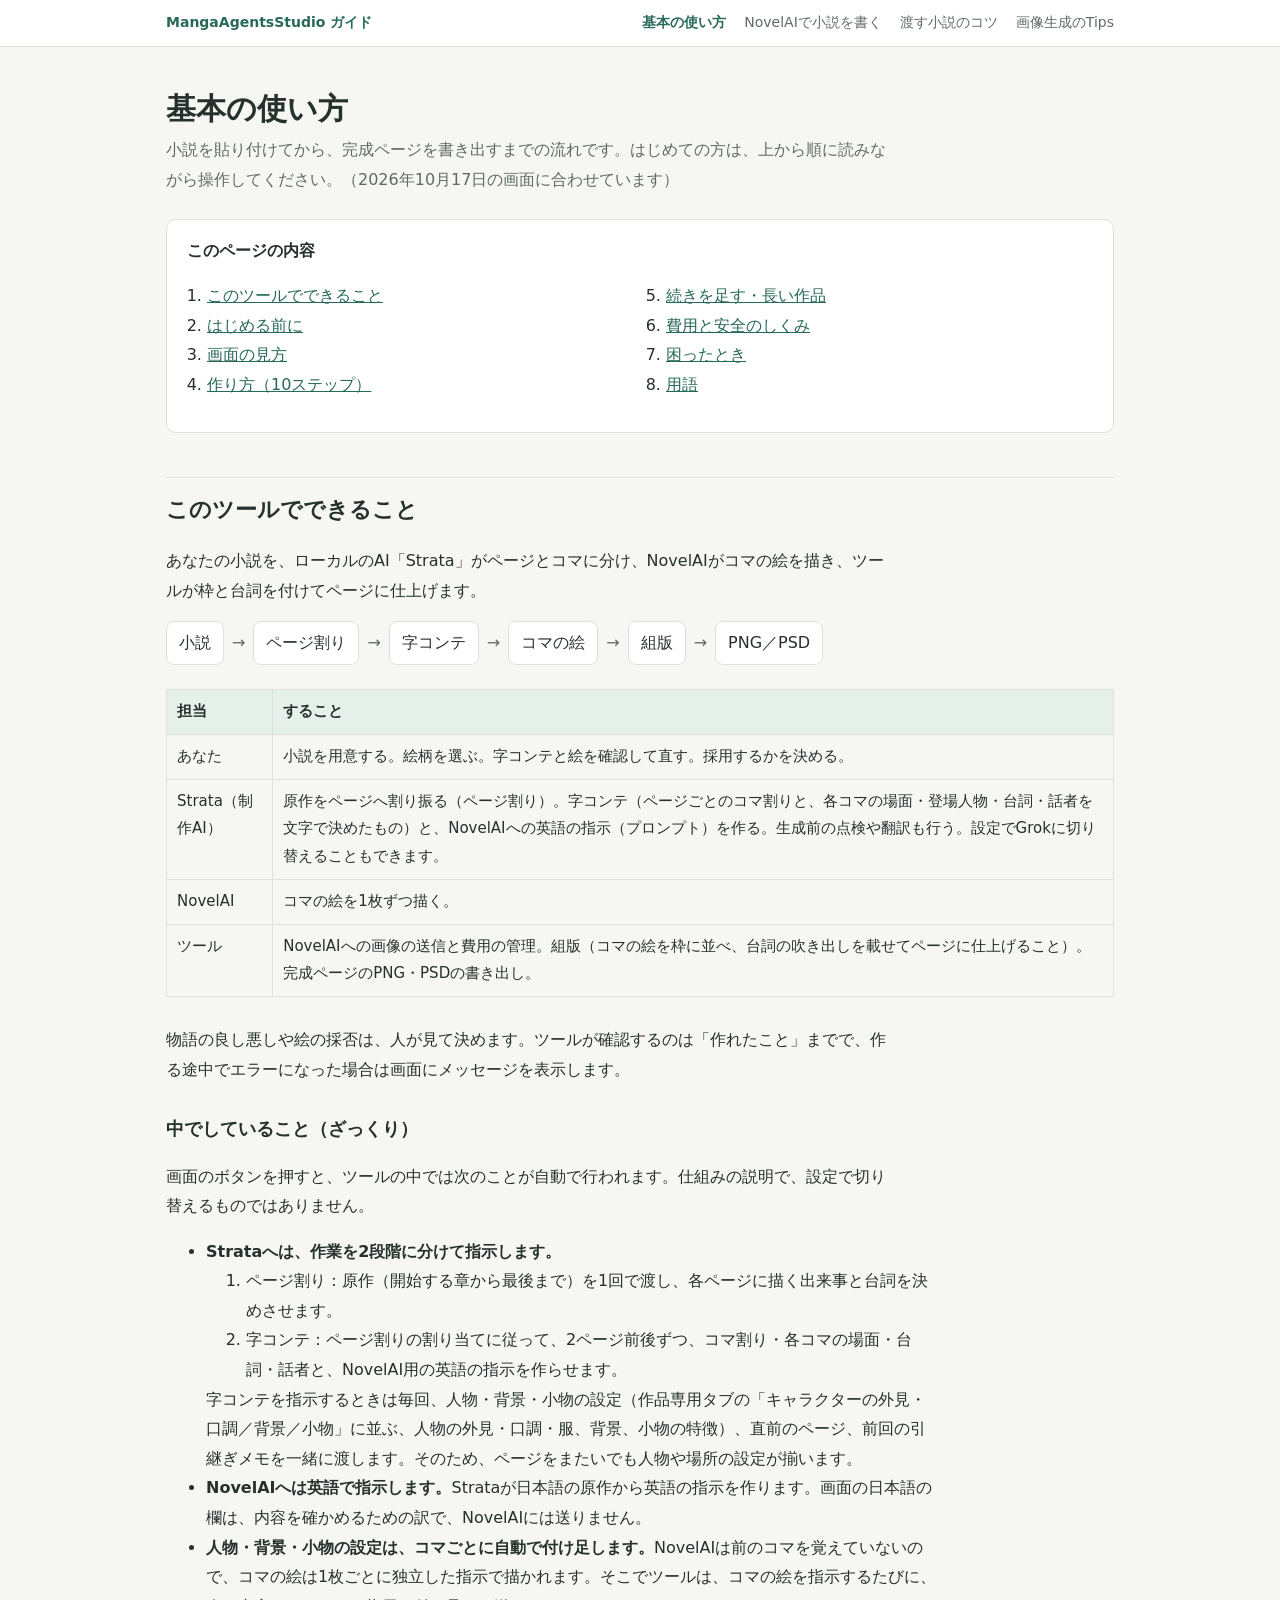
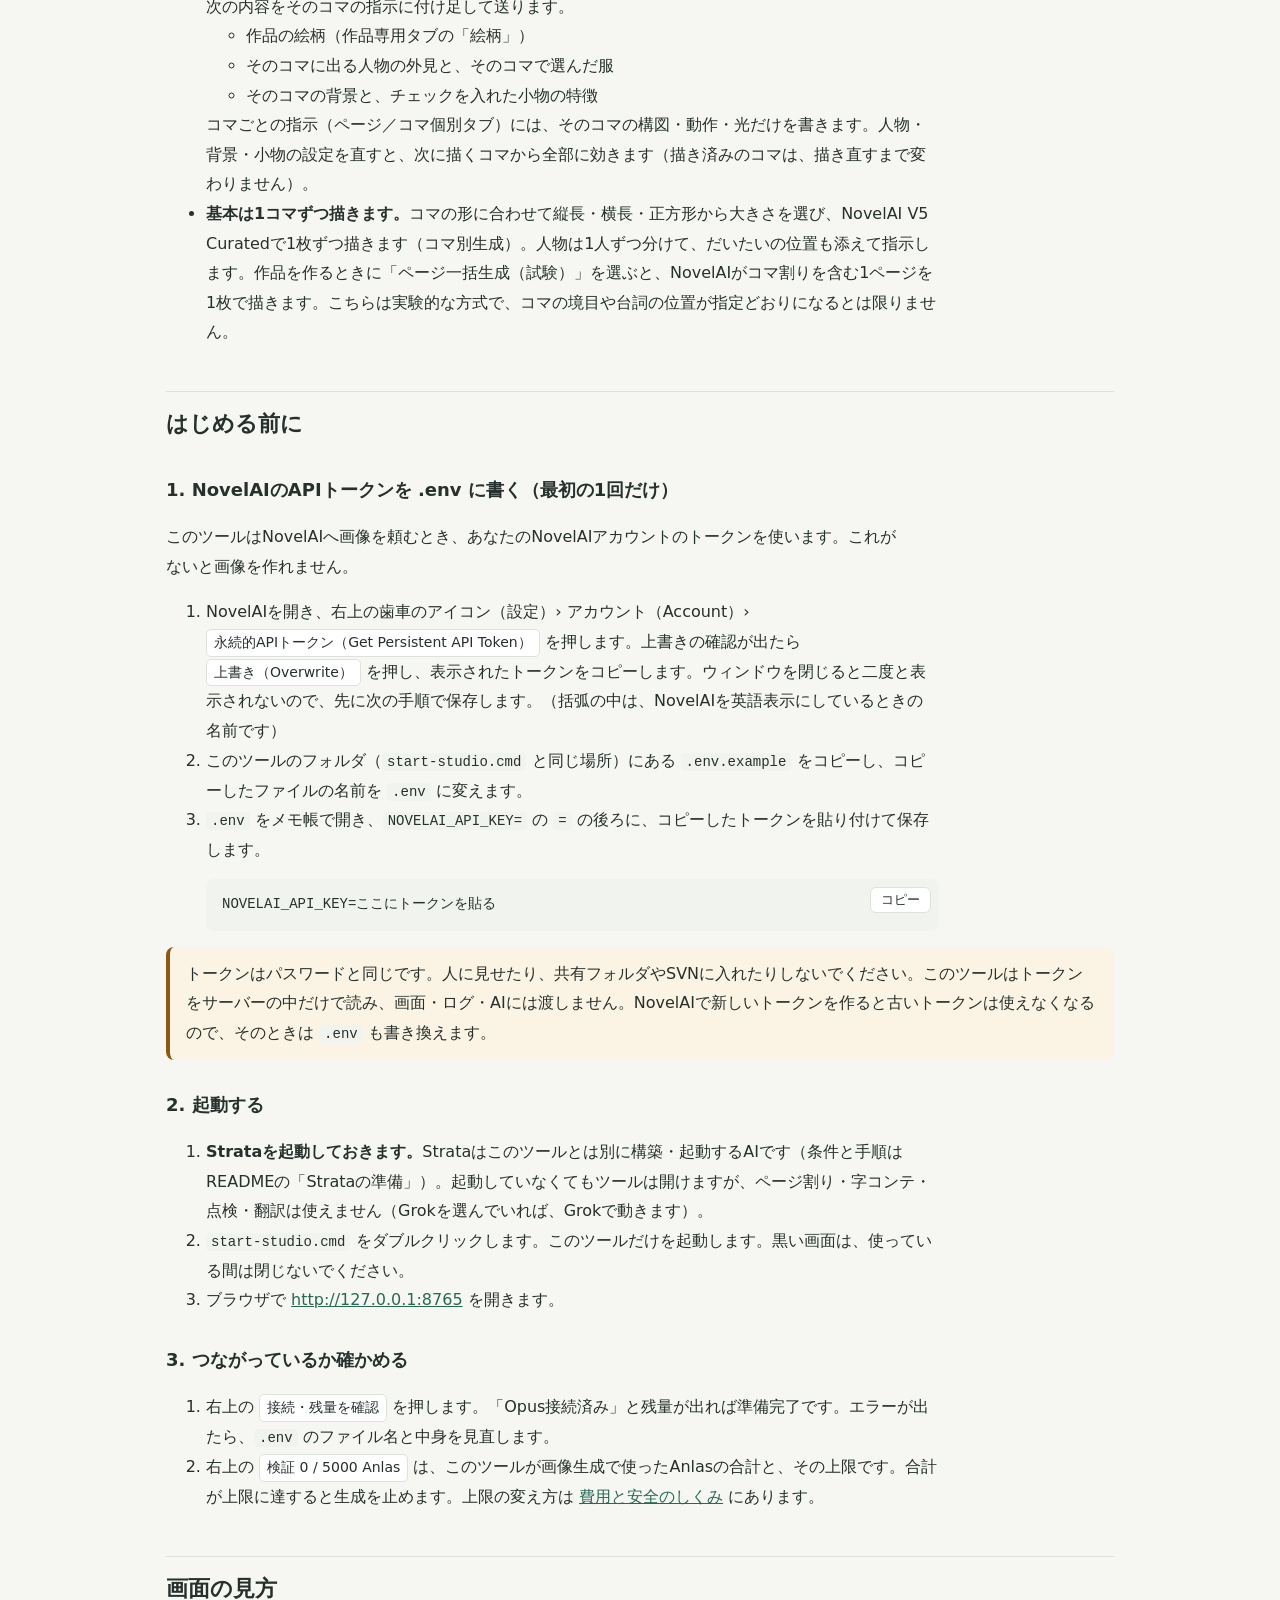
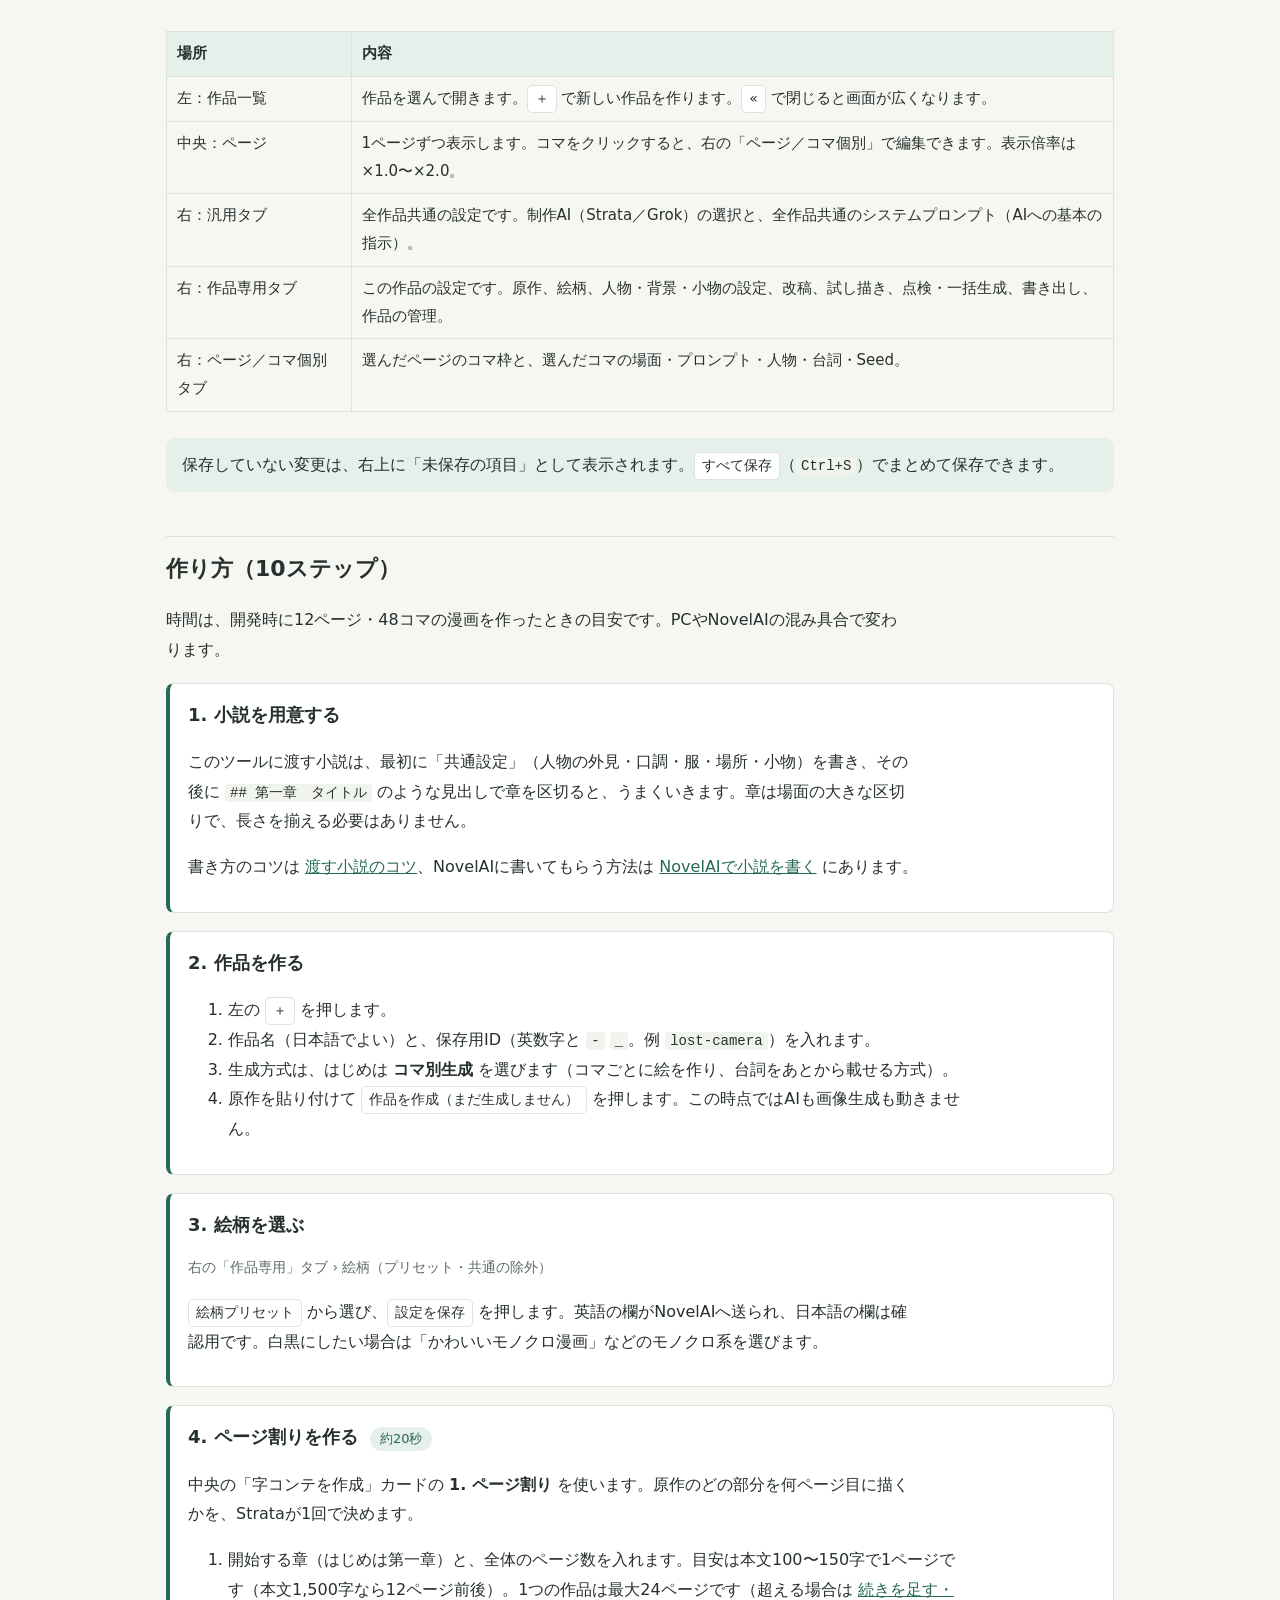
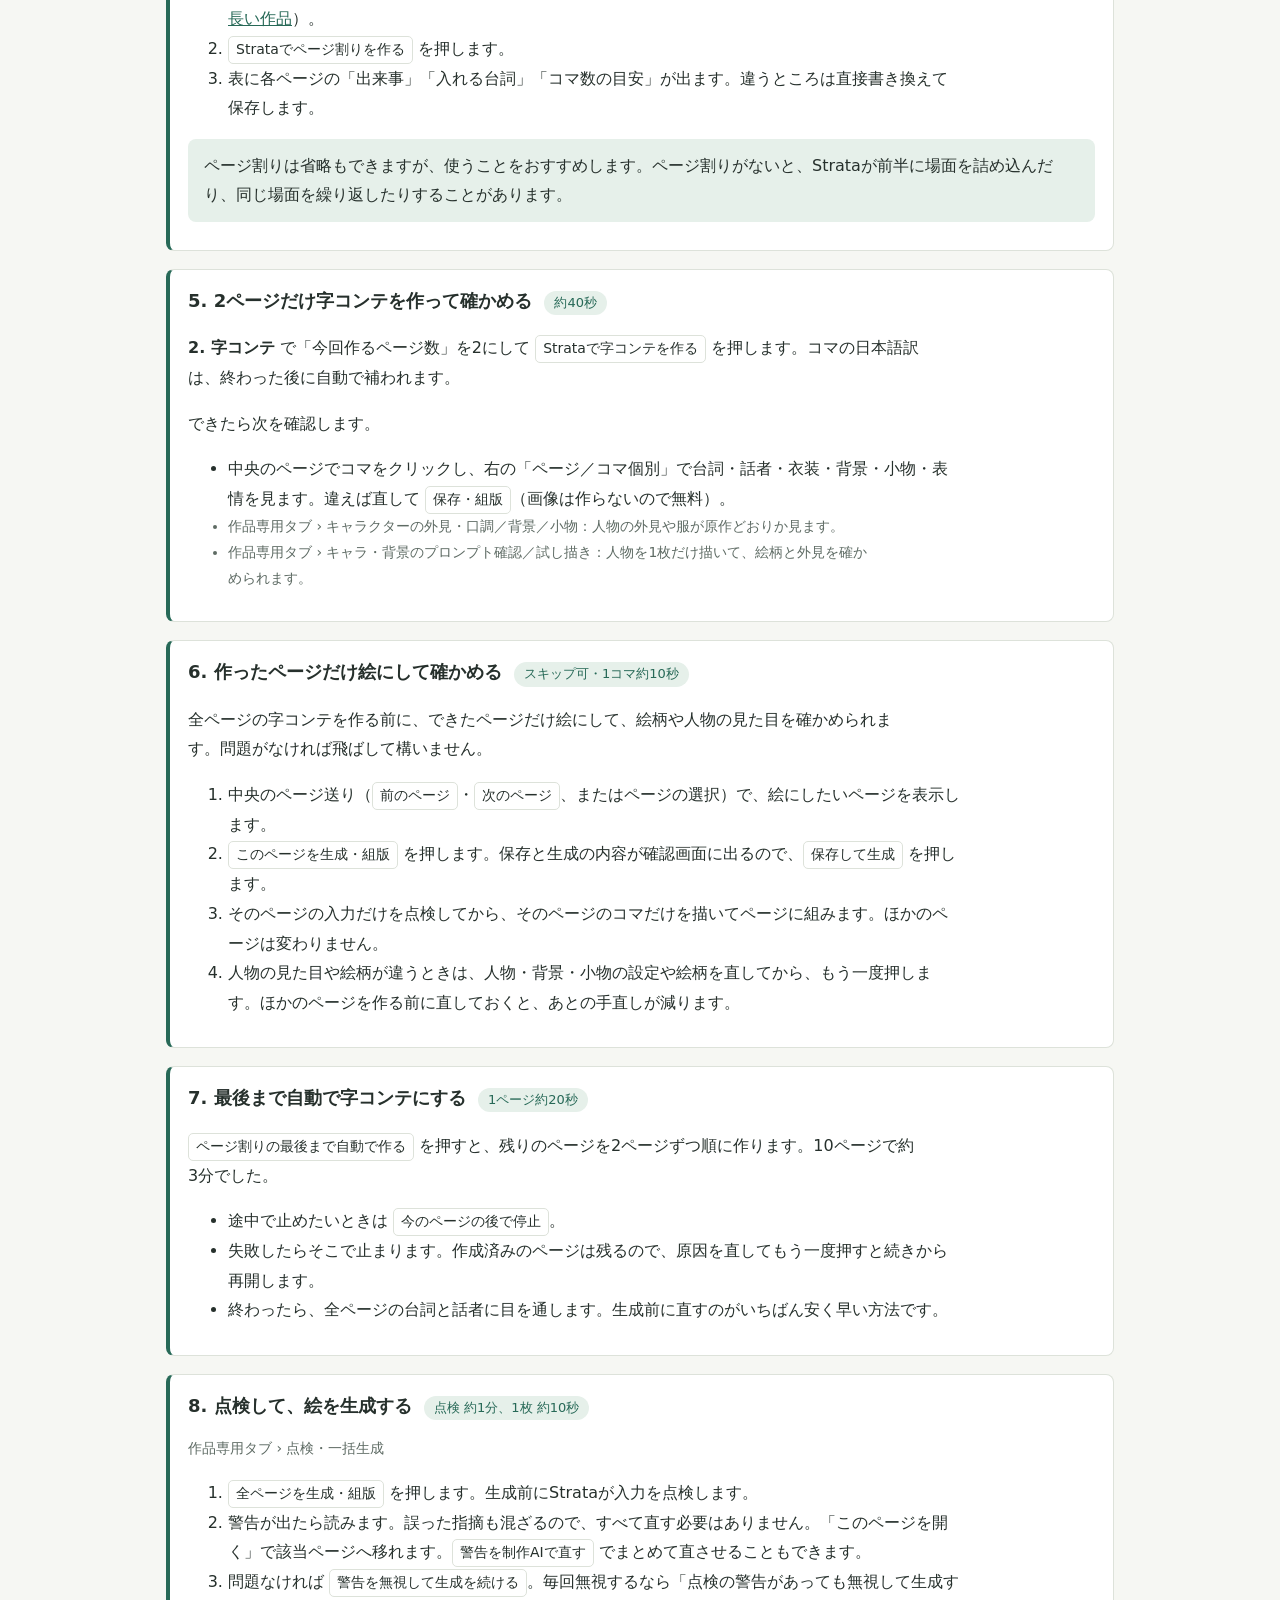
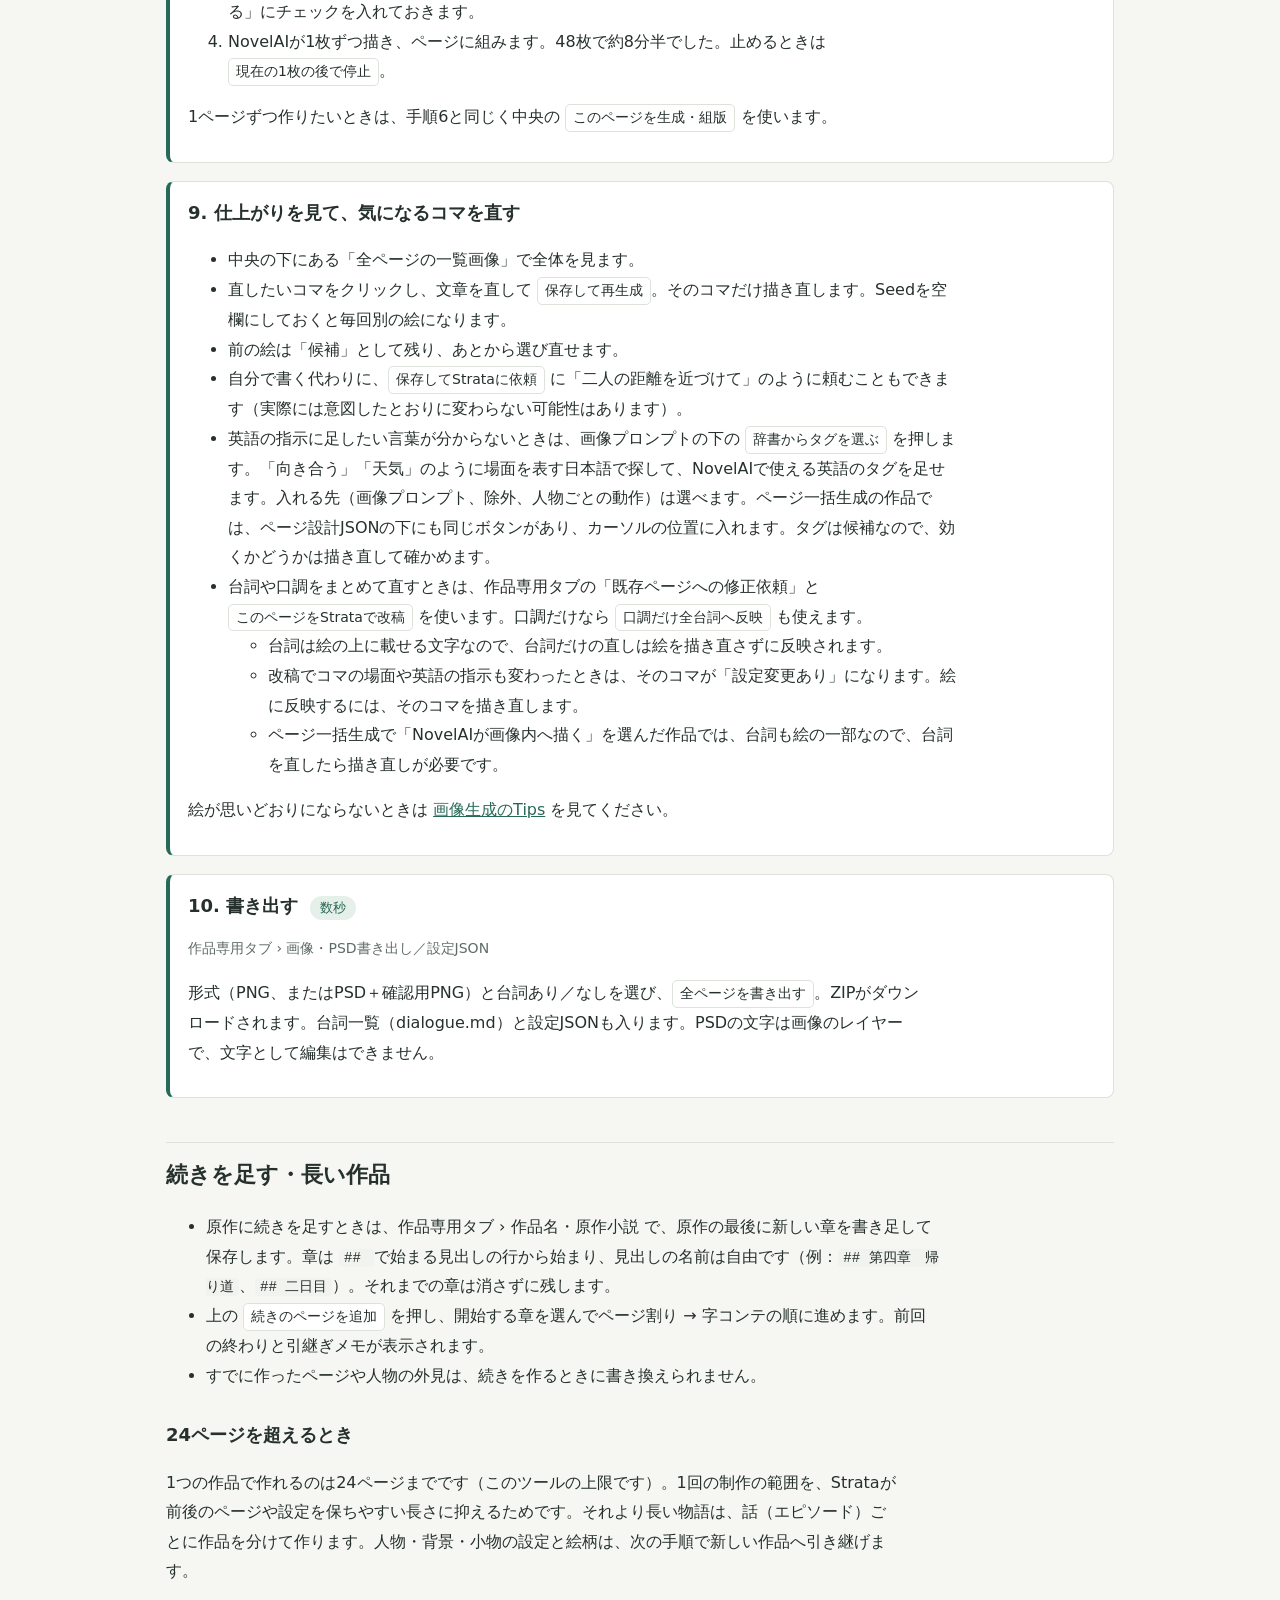
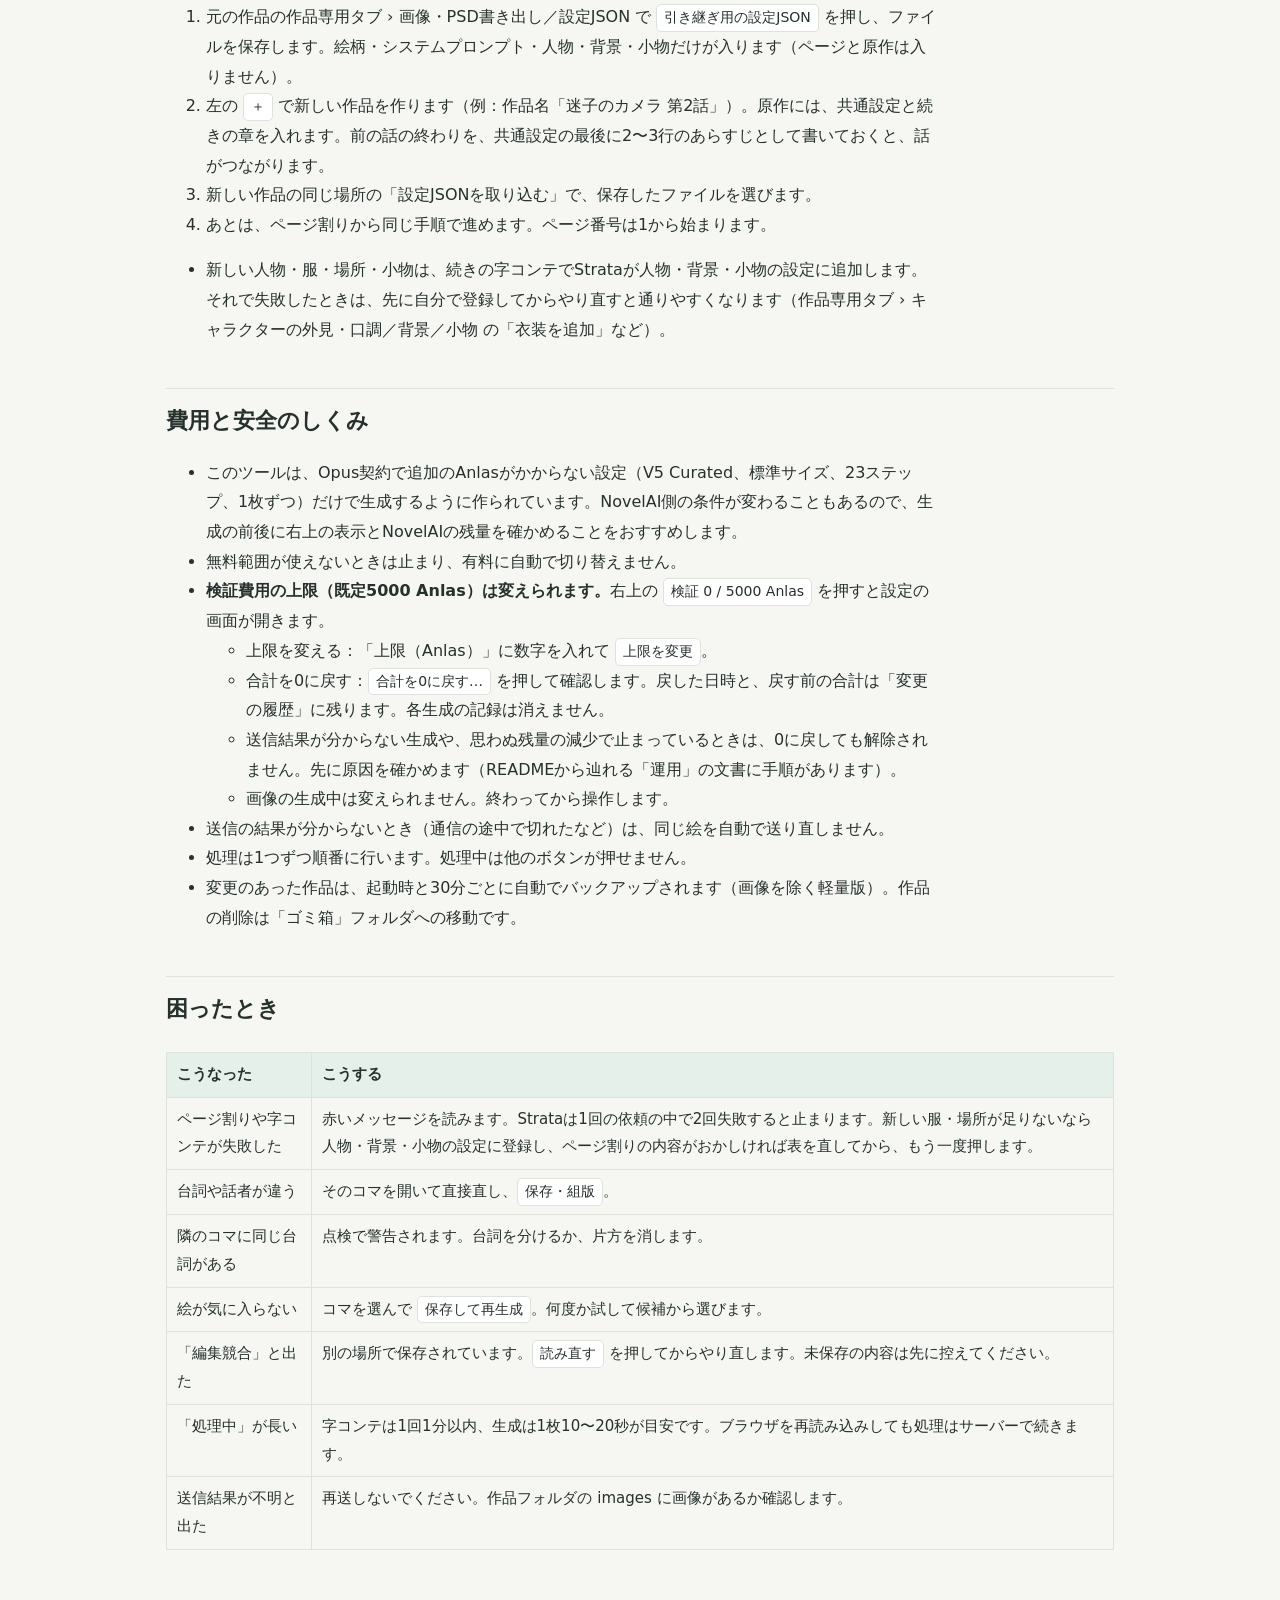
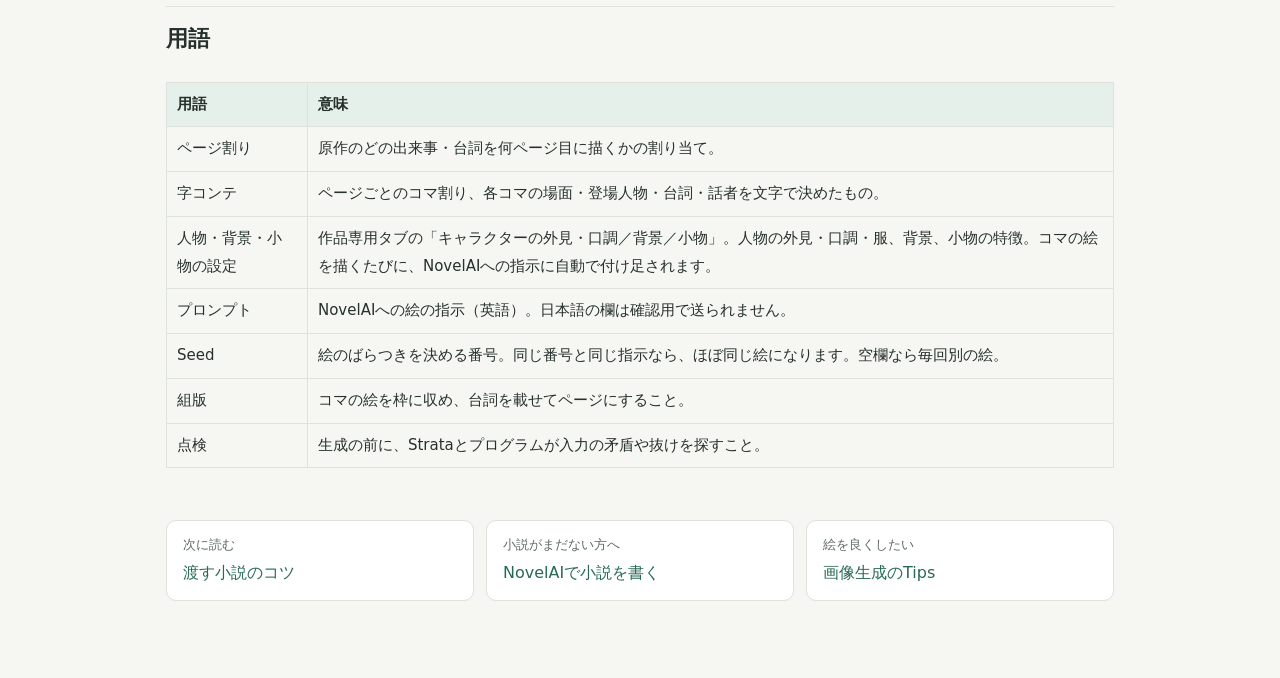
==== web/guide/index.html @ 219cffe1 "version 0.1.0" ====
<!doctype html>
<html lang="ja">
<head>
<meta charset="utf-8">
<meta name="viewport" content="width=device-width,initial-scale=1">
<title>使い方ガイド</title>
<link rel="stylesheet" href="guide.css">
</head>
<body>
<header class="top"><nav class="top-inner" aria-label="ガイド">
  <a class="brand" href="index.html">MangaAgentsStudio ガイド</a>
  <a href="index.html" aria-current="page">基本の使い方</a>
  <a href="novelai-story.html">NovelAIで小説を書く</a>
  <a href="source-tips.html">渡す小説のコツ</a>
  <a href="tips.html">画像生成のTips</a>
</nav></header>
<main>
<h1>基本の使い方</h1>
<p class="lead">小説を貼り付けてから、完成ページを書き出すまでの流れです。はじめての方は、上から順に読みながら操作してください。（2026年10月17日の画面に合わせています）</p>

<div class="card">
<strong>このページの内容</strong>
<ol class="toc">
  <li><a href="#what">このツールでできること</a></li>
  <li><a href="#before">はじめる前に</a></li>
  <li><a href="#screen">画面の見方</a></li>
  <li><a href="#steps">作り方（10ステップ）</a></li>
  <li><a href="#more">続きを足す・長い作品</a></li>
  <li><a href="#cost">費用と安全のしくみ</a></li>
  <li><a href="#trouble">困ったとき</a></li>
  <li><a href="#words">用語</a></li>
</ol>
</div>

<h2 id="what">このツールでできること</h2>
<p>あなたの小説を、ローカルのAI「Strata」がページとコマに分け、NovelAIがコマの絵を描き、ツールが枠と台詞を付けてページに仕上げます。</p>
<div class="flow" aria-label="制作の流れ">
  <span>小説</span><i>→</i><span>ページ割り</span><i>→</i><span>字コンテ</span><i>→</i><span>コマの絵</span><i>→</i><span>組版</span><i>→</i><span>PNG／PSD</span>
</div>
<div class="table-wrap"><table>
<tr><th>担当</th><th>すること</th></tr>
<tr><td>あなた</td><td>小説を用意する。絵柄を選ぶ。字コンテと絵を確認して直す。採用するかを決める。</td></tr>
<tr><td>Strata（制作AI）</td><td>原作をページへ割り振る（ページ割り）。字コンテ（ページごとのコマ割りと、各コマの場面・登場人物・台詞・話者を文字で決めたもの）と、NovelAIへの英語の指示（プロンプト）を作る。生成前の点検や翻訳も行う。設定でGrokに切り替えることもできます。</td></tr>
<tr><td>NovelAI</td><td>コマの絵を1枚ずつ描く。</td></tr>
<tr><td>ツール</td><td>NovelAIへの画像の送信と費用の管理。組版（コマの絵を枠に並べ、台詞の吹き出しを載せてページに仕上げること）。完成ページのPNG・PSDの書き出し。</td></tr>
</table></div>
<p>物語の良し悪しや絵の採否は、人が見て決めます。ツールが確認するのは「作れたこと」までで、作る途中でエラーになった場合は画面にメッセージを表示します。</p>

<h3 id="inside">中でしていること（ざっくり）</h3>
<p>画面のボタンを押すと、ツールの中では次のことが自動で行われます。仕組みの説明で、設定で切り替えるものではありません。</p>
<ul>
  <li><strong>Strataへは、作業を2段階に分けて指示します。</strong>
    <ol>
      <li>ページ割り：原作（開始する章から最後まで）を1回で渡し、各ページに描く出来事と台詞を決めさせます。</li>
      <li>字コンテ：ページ割りの割り当てに従って、2ページ前後ずつ、コマ割り・各コマの場面・台詞・話者と、NovelAI用の英語の指示を作らせます。</li>
    </ol>
    字コンテを指示するときは毎回、人物・背景・小物の設定（作品専用タブの「キャラクターの外見・口調／背景／小物」に並ぶ、人物の外見・口調・服、背景、小物の特徴）、直前のページ、前回の引継ぎメモを一緒に渡します。そのため、ページをまたいでも人物や場所の設定が揃います。</li>
  <li><strong>NovelAIへは英語で指示します。</strong>Strataが日本語の原作から英語の指示を作ります。画面の日本語の欄は、内容を確かめるための訳で、NovelAIには送りません。</li>
  <li><strong>人物・背景・小物の設定は、コマごとに自動で付け足します。</strong>NovelAIは前のコマを覚えていないので、コマの絵は1枚ごとに独立した指示で描かれます。そこでツールは、コマの絵を指示するたびに、次の内容をそのコマの指示に付け足して送ります。
    <ul>
      <li>作品の絵柄（作品専用タブの「絵柄」）</li>
      <li>そのコマに出る人物の外見と、そのコマで選んだ服</li>
      <li>そのコマの背景と、チェックを入れた小物の特徴</li>
    </ul>
    コマごとの指示（ページ／コマ個別タブ）には、そのコマの構図・動作・光だけを書きます。人物・背景・小物の設定を直すと、次に描くコマから全部に効きます（描き済みのコマは、描き直すまで変わりません）。</li>
  <li><strong>基本は1コマずつ描きます。</strong>コマの形に合わせて縦長・横長・正方形から大きさを選び、NovelAI V5 Curatedで1枚ずつ描きます（コマ別生成）。人物は1人ずつ分けて、だいたいの位置も添えて指示します。作品を作るときに「ページ一括生成（試験）」を選ぶと、NovelAIがコマ割りを含む1ページを1枚で描きます。こちらは実験的な方式で、コマの境目や台詞の位置が指定どおりになるとは限りません。</li>
</ul>

<h2 id="before">はじめる前に</h2>
<h3>1. NovelAIのAPIトークンを .env に書く（最初の1回だけ）</h3>
<p>このツールはNovelAIへ画像を頼むとき、あなたのNovelAIアカウントのトークンを使います。これがないと画像を作れません。</p>
<ol>
  <li>NovelAIを開き、右上の歯車のアイコン（設定）› アカウント（Account）› <span class="ui">永続的APIトークン（Get Persistent API Token）</span> を押します。上書きの確認が出たら <span class="ui">上書き（Overwrite）</span> を押し、表示されたトークンをコピーします。ウィンドウを閉じると二度と表示されないので、先に次の手順で保存します。（括弧の中は、NovelAIを英語表示にしているときの名前です）</li>
  <li>このツールのフォルダ（<code>start-studio.cmd</code> と同じ場所）にある <code>.env.example</code> をコピーし、コピーしたファイルの名前を <code>.env</code> に変えます。</li>
  <li><code>.env</code> をメモ帳で開き、<code>NOVELAI_API_KEY=</code> の <code>=</code> の後ろに、コピーしたトークンを貼り付けて保存します。<div class="copy-block"><pre>NOVELAI_API_KEY=ここにトークンを貼る</pre></div></li>
</ol>
<div class="caution">トークンはパスワードと同じです。人に見せたり、共有フォルダやSVNに入れたりしないでください。このツールはトークンをサーバーの中だけで読み、画面・ログ・AIには渡しません。NovelAIで新しいトークンを作ると古いトークンは使えなくなるので、そのときは <code>.env</code> も書き換えます。</div>

<h3>2. 起動する</h3>
<ol>
  <li><strong>Strataを起動しておきます。</strong>Strataはこのツールとは別に構築・起動するAIです（条件と手順はREADMEの「Strataの準備」）。起動していなくてもツールは開けますが、ページ割り・字コンテ・点検・翻訳は使えません（Grokを選んでいれば、Grokで動きます）。</li>
  <li><code>start-studio.cmd</code> をダブルクリックします。このツールだけを起動します。黒い画面は、使っている間は閉じないでください。</li>
  <li>ブラウザで <a href="http://127.0.0.1:8765">http://127.0.0.1:8765</a> を開きます。</li>
</ol>

<h3>3. つながっているか確かめる</h3>
<ol>
  <li>右上の <span class="ui">接続・残量を確認</span> を押します。「Opus接続済み」と残量が出れば準備完了です。エラーが出たら、<code>.env</code> のファイル名と中身を見直します。</li>
  <li>右上の <span class="ui">検証 0 / 5000 Anlas</span> は、このツールが画像生成で使ったAnlasの合計と、その上限です。合計が上限に達すると生成を止めます。上限の変え方は <a href="#cost">費用と安全のしくみ</a> にあります。</li>
</ol>

<h2 id="screen">画面の見方</h2>
<div class="table-wrap"><table>
<tr><th>場所</th><th>内容</th></tr>
<tr><td>左：作品一覧</td><td>作品を選んで開きます。<span class="ui">＋</span> で新しい作品を作ります。<span class="ui">«</span> で閉じると画面が広くなります。</td></tr>
<tr><td>中央：ページ</td><td>1ページずつ表示します。コマをクリックすると、右の「ページ／コマ個別」で編集できます。表示倍率は×1.0〜×2.0。</td></tr>
<tr><td>右：汎用タブ</td><td>全作品共通の設定です。制作AI（Strata／Grok）の選択と、全作品共通のシステムプロンプト（AIへの基本の指示）。</td></tr>
<tr><td>右：作品専用タブ</td><td>この作品の設定です。原作、絵柄、人物・背景・小物の設定、改稿、試し描き、点検・一括生成、書き出し、作品の管理。</td></tr>
<tr><td>右：ページ／コマ個別タブ</td><td>選んだページのコマ枠と、選んだコマの場面・プロンプト・人物・台詞・Seed。</td></tr>
</table></div>
<div class="note">保存していない変更は、右上に「未保存の項目」として表示されます。<span class="ui">すべて保存</span>（<code>Ctrl+S</code>）でまとめて保存できます。</div>

<h2 id="steps">作り方（10ステップ）</h2>
<p>時間は、開発時に12ページ・48コマの漫画を作ったときの目安です。PCやNovelAIの混み具合で変わります。</p>

<div class="step">
<h3>1. 小説を用意する</h3>
<p>このツールに渡す小説は、最初に「共通設定」（人物の外見・口調・服・場所・小物）を書き、その後に <code>## 第一章　タイトル</code> のような見出しで章を区切ると、うまくいきます。章は場面の大きな区切りで、長さを揃える必要はありません。</p>
<p>書き方のコツは <a href="source-tips.html">渡す小説のコツ</a>、NovelAIに書いてもらう方法は <a href="novelai-story.html">NovelAIで小説を書く</a> にあります。</p>
</div>

<div class="step">
<h3>2. 作品を作る</h3>
<ol>
  <li>左の <span class="ui">＋</span> を押します。</li>
  <li>作品名（日本語でよい）と、保存用ID（英数字と <code>-</code> <code>_</code>。例 <code>lost-camera</code>）を入れます。</li>
  <li>生成方式は、はじめは <strong>コマ別生成</strong> を選びます（コマごとに絵を作り、台詞をあとから載せる方式）。</li>
  <li>原作を貼り付けて <span class="ui">作品を作成（まだ生成しません）</span> を押します。この時点ではAIも画像生成も動きません。</li>
</ol>
</div>

<div class="step">
<h3>3. 絵柄を選ぶ</h3>
<p class="path">右の「作品専用」タブ › 絵柄（プリセット・共通の除外）</p>
<p><span class="ui">絵柄プリセット</span> から選び、<span class="ui">設定を保存</span> を押します。英語の欄がNovelAIへ送られ、日本語の欄は確認用です。白黒にしたい場合は「かわいいモノクロ漫画」などのモノクロ系を選びます。</p>
</div>

<div class="step">
<h3>4. ページ割りを作る <span class="time">約20秒</span></h3>
<p>中央の「字コンテを作成」カードの <strong>1. ページ割り</strong> を使います。原作のどの部分を何ページ目に描くかを、Strataが1回で決めます。</p>
<ol>
  <li>開始する章（はじめは第一章）と、全体のページ数を入れます。目安は本文100〜150字で1ページです（本文1,500字なら12ページ前後）。1つの作品は最大24ページです（超える場合は <a href="#more">続きを足す・長い作品</a>）。</li>
  <li><span class="ui">Strataでページ割りを作る</span> を押します。</li>
  <li>表に各ページの「出来事」「入れる台詞」「コマ数の目安」が出ます。違うところは直接書き換えて保存します。</li>
</ol>
<div class="note">ページ割りは省略もできますが、使うことをおすすめします。ページ割りがないと、Strataが前半に場面を詰め込んだり、同じ場面を繰り返したりすることがあります。</div>
</div>

<div class="step">
<h3>5. 2ページだけ字コンテを作って確かめる <span class="time">約40秒</span></h3>
<p><strong>2. 字コンテ</strong> で「今回作るページ数」を2にして <span class="ui">Strataで字コンテを作る</span> を押します。コマの日本語訳は、終わった後に自動で補われます。</p>
<p>できたら次を確認します。</p>
<ul>
  <li>中央のページでコマをクリックし、右の「ページ／コマ個別」で台詞・話者・衣装・背景・小物・表情を見ます。違えば直して <span class="ui">保存・組版</span>（画像は作らないので無料）。</li>
  <li class="path">作品専用タブ › キャラクターの外見・口調／背景／小物：人物の外見や服が原作どおりか見ます。</li>
  <li class="path">作品専用タブ › キャラ・背景のプロンプト確認／試し描き：人物を1枚だけ描いて、絵柄と外見を確かめられます。</li>
</ul>
</div>

<div class="step">
<h3>6. 作ったページだけ絵にして確かめる <span class="time">スキップ可・1コマ約10秒</span></h3>
<p>全ページの字コンテを作る前に、できたページだけ絵にして、絵柄や人物の見た目を確かめられます。問題がなければ飛ばして構いません。</p>
<ol>
  <li>中央のページ送り（<span class="ui">前のページ</span>・<span class="ui">次のページ</span>、またはページの選択）で、絵にしたいページを表示します。</li>
  <li><span class="ui">このページを生成・組版</span> を押します。保存と生成の内容が確認画面に出るので、<span class="ui">保存して生成</span> を押します。</li>
  <li>そのページの入力だけを点検してから、そのページのコマだけを描いてページに組みます。ほかのページは変わりません。</li>
  <li>人物の見た目や絵柄が違うときは、人物・背景・小物の設定や絵柄を直してから、もう一度押します。ほかのページを作る前に直しておくと、あとの手直しが減ります。</li>
</ol>
</div>

<div class="step">
<h3>7. 最後まで自動で字コンテにする <span class="time">1ページ約20秒</span></h3>
<p><span class="ui">ページ割りの最後まで自動で作る</span> を押すと、残りのページを2ページずつ順に作ります。10ページで約3分でした。</p>
<ul>
  <li>途中で止めたいときは <span class="ui">今のページの後で停止</span>。</li>
  <li>失敗したらそこで止まります。作成済みのページは残るので、原因を直してもう一度押すと続きから再開します。</li>
  <li>終わったら、全ページの台詞と話者に目を通します。生成前に直すのがいちばん安く早い方法です。</li>
</ul>
</div>

<div class="step">
<h3>8. 点検して、絵を生成する <span class="time">点検 約1分、1枚 約10秒</span></h3>
<p class="path">作品専用タブ › 点検・一括生成</p>
<ol>
  <li><span class="ui">全ページを生成・組版</span> を押します。生成前にStrataが入力を点検します。</li>
  <li>警告が出たら読みます。誤った指摘も混ざるので、すべて直す必要はありません。「このページを開く」で該当ページへ移れます。<span class="ui">警告を制作AIで直す</span> でまとめて直させることもできます。</li>
  <li>問題なければ <span class="ui">警告を無視して生成を続ける</span>。毎回無視するなら「点検の警告があっても無視して生成する」にチェックを入れておきます。</li>
  <li>NovelAIが1枚ずつ描き、ページに組みます。48枚で約8分半でした。止めるときは <span class="ui">現在の1枚の後で停止</span>。</li>
</ol>
<p>1ページずつ作りたいときは、手順6と同じく中央の <span class="ui">このページを生成・組版</span> を使います。</p>
</div>

<div class="step">
<h3>9. 仕上がりを見て、気になるコマを直す</h3>
<ul>
  <li>中央の下にある「全ページの一覧画像」で全体を見ます。</li>
  <li>直したいコマをクリックし、文章を直して <span class="ui">保存して再生成</span>。そのコマだけ描き直します。Seedを空欄にしておくと毎回別の絵になります。</li>
  <li>前の絵は「候補」として残り、あとから選び直せます。</li>
  <li>自分で書く代わりに、<span class="ui">保存してStrataに依頼</span> に「二人の距離を近づけて」のように頼むこともできます（実際には意図したとおりに変わらない可能性はあります）。</li>
  <li>英語の指示に足したい言葉が分からないときは、画像プロンプトの下の <span class="ui">辞書からタグを選ぶ</span> を押します。「向き合う」「天気」のように場面を表す日本語で探して、NovelAIで使える英語のタグを足せます。入れる先（画像プロンプト、除外、人物ごとの動作）は選べます。ページ一括生成の作品では、ページ設計JSONの下にも同じボタンがあり、カーソルの位置に入れます。タグは候補なので、効くかどうかは描き直して確かめます。</li>
  <li>台詞や口調をまとめて直すときは、作品専用タブの「既存ページへの修正依頼」と <span class="ui">このページをStrataで改稿</span> を使います。口調だけなら <span class="ui">口調だけ全台詞へ反映</span> も使えます。
    <ul>
      <li>台詞は絵の上に載せる文字なので、台詞だけの直しは絵を描き直さずに反映されます。</li>
      <li>改稿でコマの場面や英語の指示も変わったときは、そのコマが「設定変更あり」になります。絵に反映するには、そのコマを描き直します。</li>
      <li>ページ一括生成で「NovelAIが画像内へ描く」を選んだ作品では、台詞も絵の一部なので、台詞を直したら描き直しが必要です。</li>
    </ul>
  </li>
</ul>
<p>絵が思いどおりにならないときは <a href="tips.html">画像生成のTips</a> を見てください。</p>
</div>

<div class="step">
<h3>10. 書き出す <span class="time">数秒</span></h3>
<p class="path">作品専用タブ › 画像・PSD書き出し／設定JSON</p>
<p>形式（PNG、またはPSD＋確認用PNG）と台詞あり／なしを選び、<span class="ui">全ページを書き出す</span>。ZIPがダウンロードされます。台詞一覧（dialogue.md）と設定JSONも入ります。PSDの文字は画像のレイヤーで、文字として編集はできません。</p>
</div>

<h2 id="more">続きを足す・長い作品</h2>
<ul>
  <li>原作に続きを足すときは、作品専用タブ › 作品名・原作小説 で、原作の最後に新しい章を書き足して保存します。章は <code>## </code> で始まる見出しの行から始まり、見出しの名前は自由です（例：<code>## 第四章　帰り道</code>、<code>## 二日目</code>）。それまでの章は消さずに残します。</li>
  <li>上の <span class="ui">続きのページを追加</span> を押し、開始する章を選んでページ割り → 字コンテの順に進めます。前回の終わりと引継ぎメモが表示されます。</li>
  <li>すでに作ったページや人物の外見は、続きを作るときに書き換えられません。</li>
</ul>
<h3 id="over24">24ページを超えるとき</h3>
<p>1つの作品で作れるのは24ページまでです（このツールの上限です）。1回の制作の範囲を、Strataが前後のページや設定を保ちやすい長さに抑えるためです。それより長い物語は、話（エピソード）ごとに作品を分けて作ります。人物・背景・小物の設定と絵柄は、次の手順で新しい作品へ引き継げます。</p>
<ol>
  <li>元の作品の作品専用タブ › 画像・PSD書き出し／設定JSON で <span class="ui">引き継ぎ用の設定JSON</span> を押し、ファイルを保存します。絵柄・システムプロンプト・人物・背景・小物だけが入ります（ページと原作は入りません）。</li>
  <li>左の <span class="ui">＋</span> で新しい作品を作ります（例：作品名「迷子のカメラ 第2話」）。原作には、共通設定と続きの章を入れます。前の話の終わりを、共通設定の最後に2〜3行のあらすじとして書いておくと、話がつながります。</li>
  <li>新しい作品の同じ場所の「設定JSONを取り込む」で、保存したファイルを選びます。</li>
  <li>あとは、ページ割りから同じ手順で進めます。ページ番号は1から始まります。</li>
</ol>
<ul>
  <li>新しい人物・服・場所・小物は、続きの字コンテでStrataが人物・背景・小物の設定に追加します。それで失敗したときは、先に自分で登録してからやり直すと通りやすくなります（作品専用タブ › キャラクターの外見・口調／背景／小物 の「衣装を追加」など）。</li>
</ul>

<h2 id="cost">費用と安全のしくみ</h2>
<ul>
  <li>このツールは、Opus契約で追加のAnlasがかからない設定（V5 Curated、標準サイズ、23ステップ、1枚ずつ）だけで生成するように作られています。NovelAI側の条件が変わることもあるので、生成の前後に右上の表示とNovelAIの残量を確かめることをおすすめします。</li>
  <li>無料範囲が使えないときは止まり、有料に自動で切り替えません。</li>
  <li><strong>検証費用の上限（既定5000 Anlas）は変えられます。</strong>右上の <span class="ui">検証 0 / 5000 Anlas</span> を押すと設定の画面が開きます。
    <ul>
      <li>上限を変える：「上限（Anlas）」に数字を入れて <span class="ui">上限を変更</span>。</li>
      <li>合計を0に戻す：<span class="ui">合計を0に戻す…</span> を押して確認します。戻した日時と、戻す前の合計は「変更の履歴」に残ります。各生成の記録は消えません。</li>
      <li>送信結果が分からない生成や、思わぬ残量の減少で止まっているときは、0に戻しても解除されません。先に原因を確かめます（READMEから辿れる「運用」の文書に手順があります）。</li>
      <li>画像の生成中は変えられません。終わってから操作します。</li>
    </ul>
  </li>
  <li>送信の結果が分からないとき（通信の途中で切れたなど）は、同じ絵を自動で送り直しません。</li>
  <li>処理は1つずつ順番に行います。処理中は他のボタンが押せません。</li>
  <li>変更のあった作品は、起動時と30分ごとに自動でバックアップされます（画像を除く軽量版）。作品の削除は「ゴミ箱」フォルダへの移動です。</li>
</ul>

<h2 id="trouble">困ったとき</h2>
<div class="table-wrap"><table>
<tr><th>こうなった</th><th>こうする</th></tr>
<tr><td>ページ割りや字コンテが失敗した</td><td>赤いメッセージを読みます。Strataは1回の依頼の中で2回失敗すると止まります。新しい服・場所が足りないなら人物・背景・小物の設定に登録し、ページ割りの内容がおかしければ表を直してから、もう一度押します。</td></tr>
<tr><td>台詞や話者が違う</td><td>そのコマを開いて直接直し、<span class="ui">保存・組版</span>。</td></tr>
<tr><td>隣のコマに同じ台詞がある</td><td>点検で警告されます。台詞を分けるか、片方を消します。</td></tr>
<tr><td>絵が気に入らない</td><td>コマを選んで <span class="ui">保存して再生成</span>。何度か試して候補から選びます。</td></tr>
<tr><td>「編集競合」と出た</td><td>別の場所で保存されています。<span class="ui">読み直す</span> を押してからやり直します。未保存の内容は先に控えてください。</td></tr>
<tr><td>「処理中」が長い</td><td>字コンテは1回1分以内、生成は1枚10〜20秒が目安です。ブラウザを再読み込みしても処理はサーバーで続きます。</td></tr>
<tr><td>送信結果が不明と出た</td><td>再送しないでください。作品フォルダの images に画像があるか確認します。</td></tr>
</table></div>

<h2 id="words">用語</h2>
<div class="table-wrap"><table>
<tr><th>用語</th><th>意味</th></tr>
<tr><td>ページ割り</td><td>原作のどの出来事・台詞を何ページ目に描くかの割り当て。</td></tr>
<tr><td>字コンテ</td><td>ページごとのコマ割り、各コマの場面・登場人物・台詞・話者を文字で決めたもの。</td></tr>
<tr><td>人物・背景・小物の設定</td><td>作品専用タブの「キャラクターの外見・口調／背景／小物」。人物の外見・口調・服、背景、小物の特徴。コマの絵を描くたびに、NovelAIへの指示に自動で付け足されます。</td></tr>
<tr><td>プロンプト</td><td>NovelAIへの絵の指示（英語）。日本語の欄は確認用で送られません。</td></tr>
<tr><td>Seed</td><td>絵のばらつきを決める番号。同じ番号と同じ指示なら、ほぼ同じ絵になります。空欄なら毎回別の絵。</td></tr>
<tr><td>組版</td><td>コマの絵を枠に収め、台詞を載せてページにすること。</td></tr>
<tr><td>点検</td><td>生成の前に、Strataとプログラムが入力の矛盾や抜けを探すこと。</td></tr>
</table></div>

<div class="next">
  <a href="source-tips.html"><small>次に読む</small>渡す小説のコツ</a>
  <a href="novelai-story.html"><small>小説がまだない方へ</small>NovelAIで小説を書く</a>
  <a href="tips.html"><small>絵を良くしたい</small>画像生成のTips</a>
</div>
</main>
<script src="guide.js"></script>
</body>
</html>
---- web/guide/guide.css ----
/* User guides (web/guide/*.html). Plain pages that open in their own tab from the studio header. */
:root {
  --bg:#f6f7f3; --paper:#ffffff; --ink:#26302c; --muted:#5e6b64; --line:#dde2da;
  --accent:#276957; --accent-soft:#e6f0ea; --warn:#8a5a12; --warn-soft:#fbf3e3; --code:#f1f3ee;
}
@media (prefers-color-scheme: dark) {
  :root:not([data-theme="light"]) {
    --bg:#171b19; --paper:#1f2522; --ink:#e3e8e4; --muted:#a3b0a9; --line:#34403a;
    --accent:#7cc4a6; --accent-soft:#22342c; --warn:#e8bb6a; --warn-soft:#3a3020; --code:#262d29;
  }
}
* { box-sizing:border-box; }
html { scroll-behavior:smooth; }
body {
  margin:0; background:var(--bg); color:var(--ink);
  font-family:"Hiragino Sans","Yu Gothic UI","Meiryo",system-ui,sans-serif;
  font-size:16px; line-height:1.85;
}
.top {
  position:sticky; top:0; z-index:5; background:var(--paper); border-bottom:1px solid var(--line);
}
.top-inner { max-width:980px; margin:0 auto; padding:10px 16px; display:flex; gap:6px 18px; align-items:center; flex-wrap:wrap; }
.top .brand { font-weight:700; color:var(--accent); margin-right:auto; text-decoration:none; }
.top a { color:var(--muted); text-decoration:none; font-size:14px; }
.top a[aria-current="page"] { color:var(--accent); font-weight:700; }
main { max-width:980px; margin:0 auto; padding:24px 16px 80px; }
h1 { font-size:30px; line-height:1.35; margin:18px 0 6px; }
.lead { color:var(--muted); margin:0 0 24px; }
h2 { font-size:22px; margin:44px 0 10px; padding-top:12px; border-top:1px solid var(--line); scroll-margin-top:64px; }
h3 { font-size:18px; margin:28px 0 6px; scroll-margin-top:64px; }
p, li { max-width:72ch; }
a { color:var(--accent); }
.card { background:var(--paper); border:1px solid var(--line); border-radius:10px; padding:16px 20px; margin:16px 0; }
.toc { columns:2; column-gap:32px; padding-left:20px; }
@media (max-width:640px) { .toc { columns:1; } h1 { font-size:24px; } }
.step { background:var(--paper); border:1px solid var(--line); border-left:4px solid var(--accent); border-radius:8px; padding:14px 18px; margin:18px 0; }
.step h3 { margin-top:0; }
.step .time { display:inline-block; font-size:13px; color:var(--accent); background:var(--accent-soft); border-radius:99px; padding:0 10px; margin-left:6px; font-weight:400; }
.note { background:var(--accent-soft); border-radius:8px; padding:12px 16px; margin:14px 0; }
.caution { background:var(--warn-soft); color:var(--ink); border-left:4px solid var(--warn); border-radius:8px; padding:12px 16px; margin:14px 0; }
.ui { display:inline-block; border:1px solid var(--line); background:var(--paper); border-radius:5px; padding:0 7px; font-size:14px; white-space:nowrap; }
.path { color:var(--muted); font-size:14px; }
code { background:var(--code); border-radius:4px; padding:1px 5px; font-size:14px; }
pre { background:var(--code); border-radius:8px; padding:14px 16px; overflow:auto; font-size:14px; line-height:1.7; white-space:pre-wrap; word-break:break-word; }
.copy-block { position:relative; }
.copy-block button {
  position:absolute; top:8px; right:8px; border:1px solid var(--line); background:var(--paper); color:var(--ink);
  border-radius:6px; padding:3px 10px; font-size:13px; cursor:pointer;
}
table { border-collapse:collapse; width:100%; margin:12px 0; font-size:15px; }
th, td { border:1px solid var(--line); padding:8px 10px; text-align:left; vertical-align:top; }
th { background:var(--accent-soft); }
.table-wrap { overflow-x:auto; }
.flow { display:flex; flex-wrap:wrap; gap:8px; align-items:center; margin:12px 0; }
.flow span { background:var(--paper); border:1px solid var(--line); border-radius:8px; padding:6px 12px; }
.flow i { color:var(--muted); font-style:normal; }
details { margin:10px 0; }
summary { cursor:pointer; color:var(--accent); }
.good { color:var(--accent); font-weight:700; }
.bad { color:var(--warn); font-weight:700; }
.next { display:flex; flex-wrap:wrap; gap:12px; margin-top:40px; }
.next a { flex:1 1 220px; background:var(--paper); border:1px solid var(--line); border-radius:10px; padding:12px 16px; text-decoration:none; }
.next a small { display:block; color:var(--muted); }
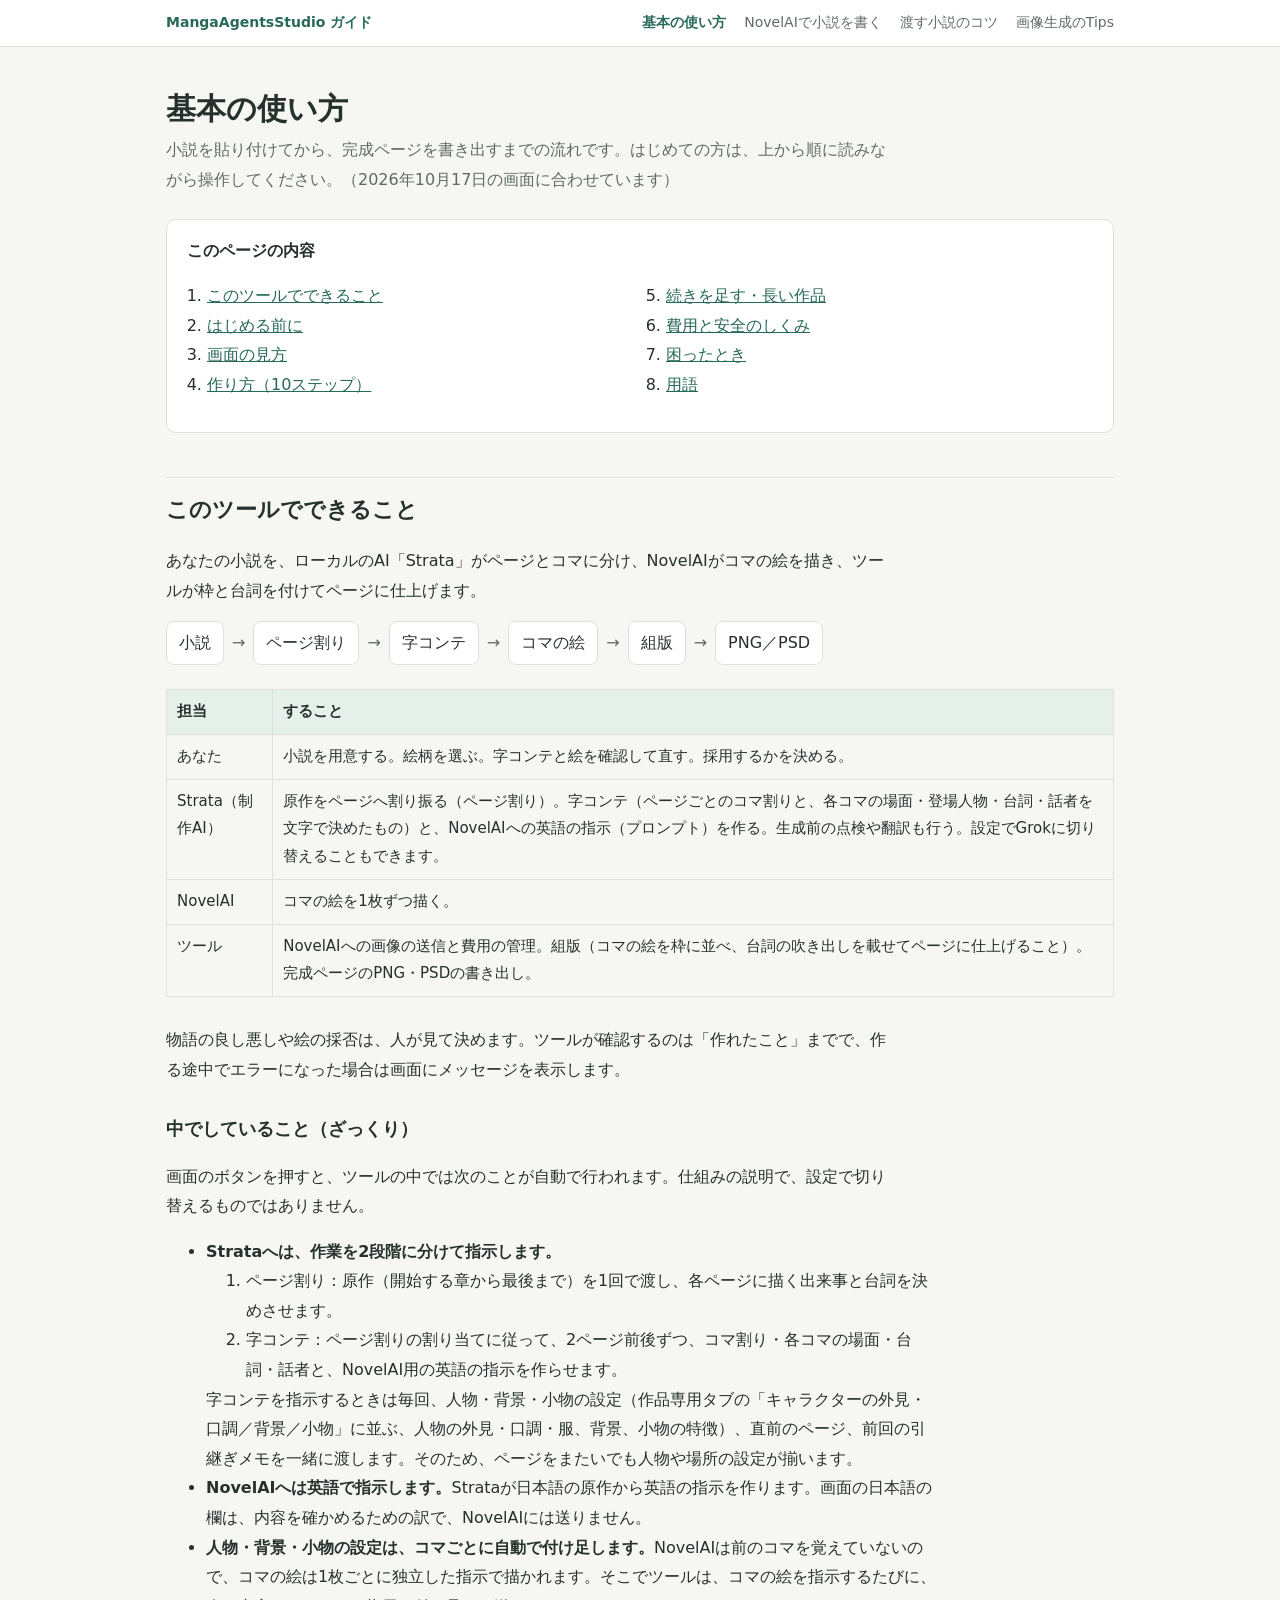
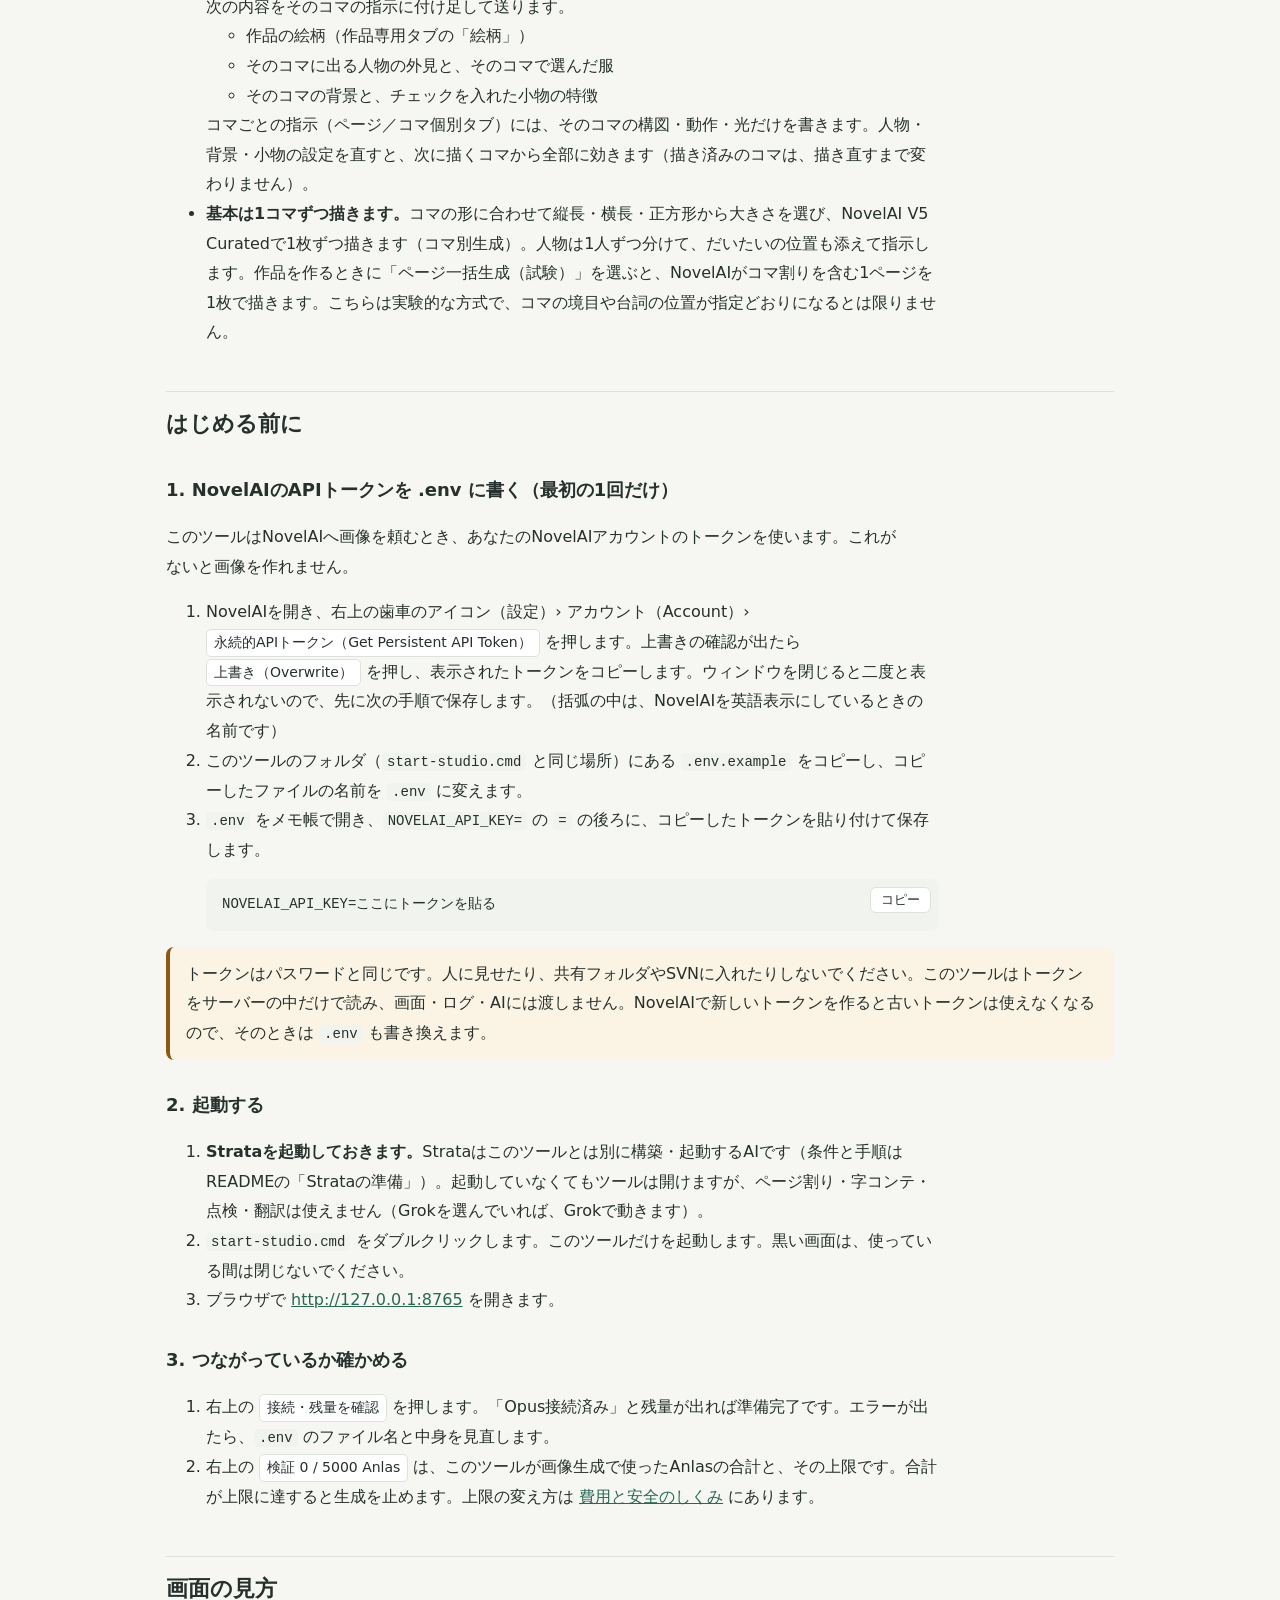
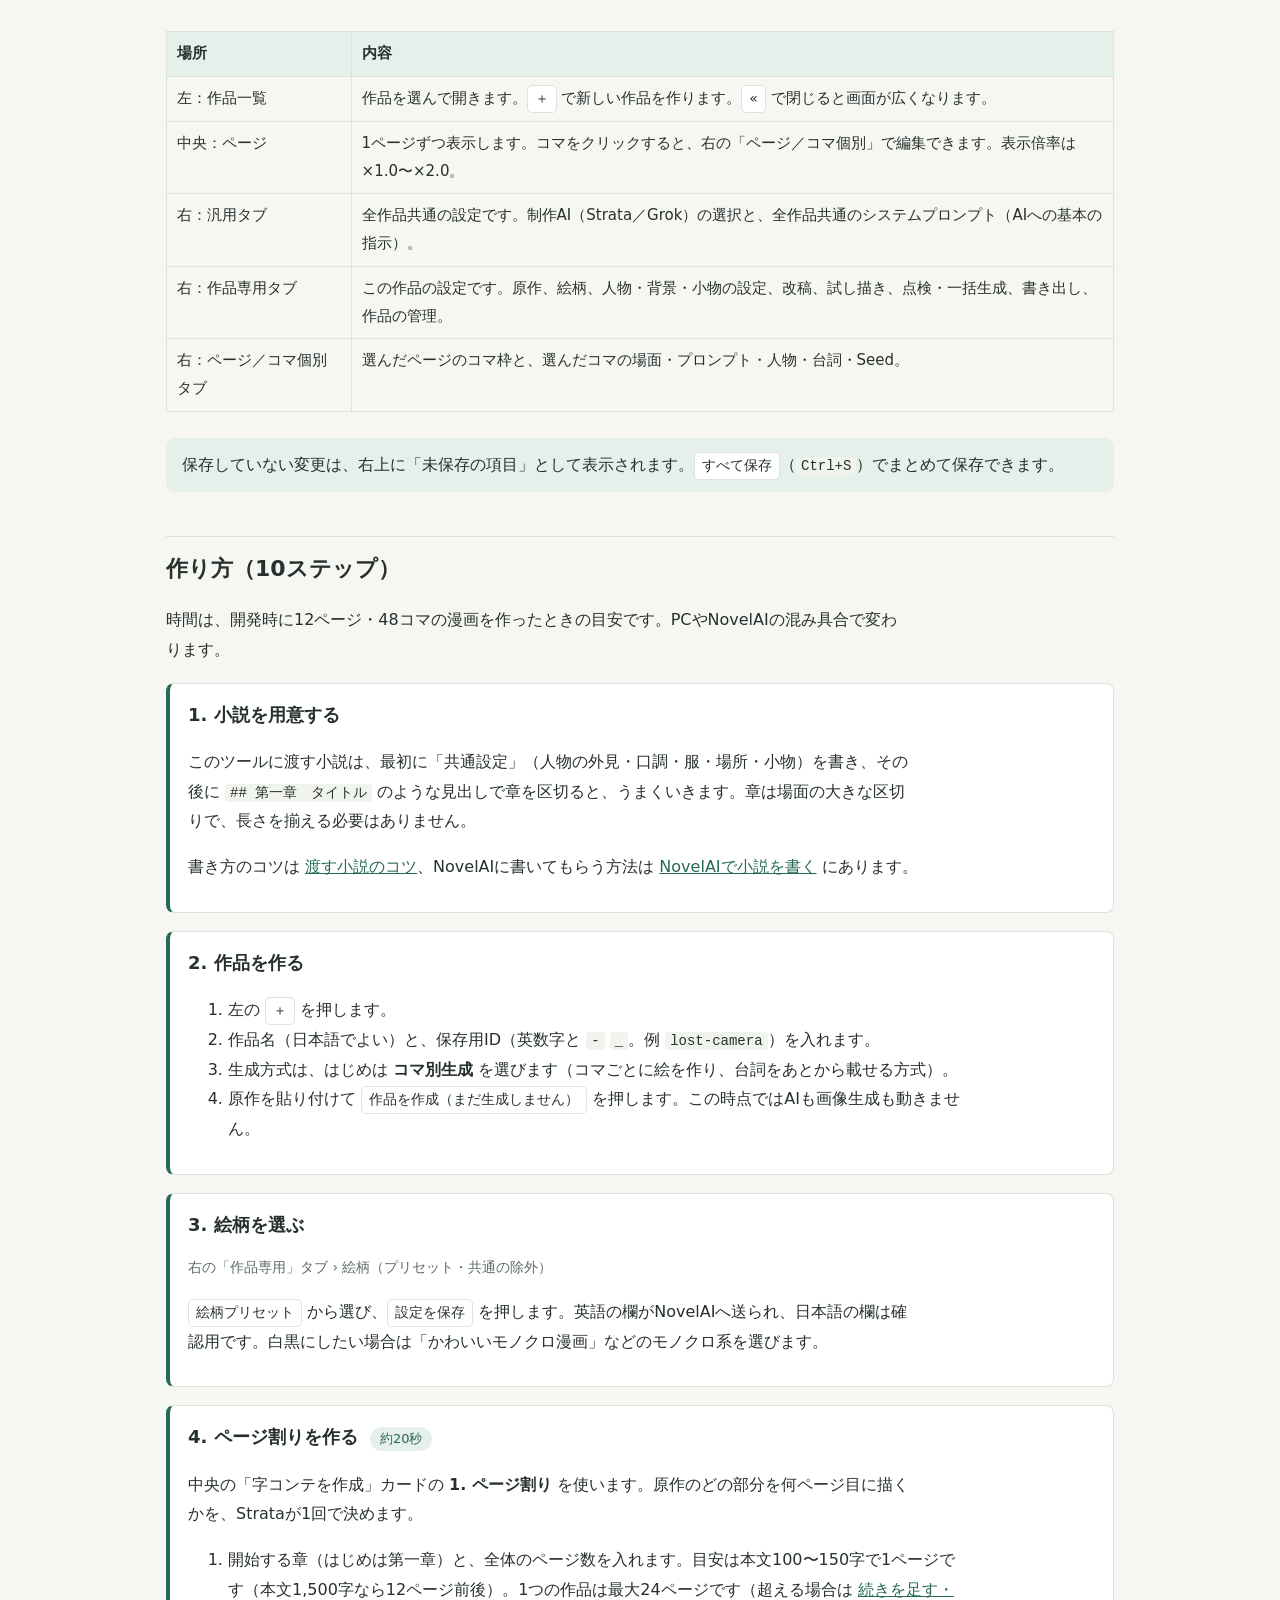
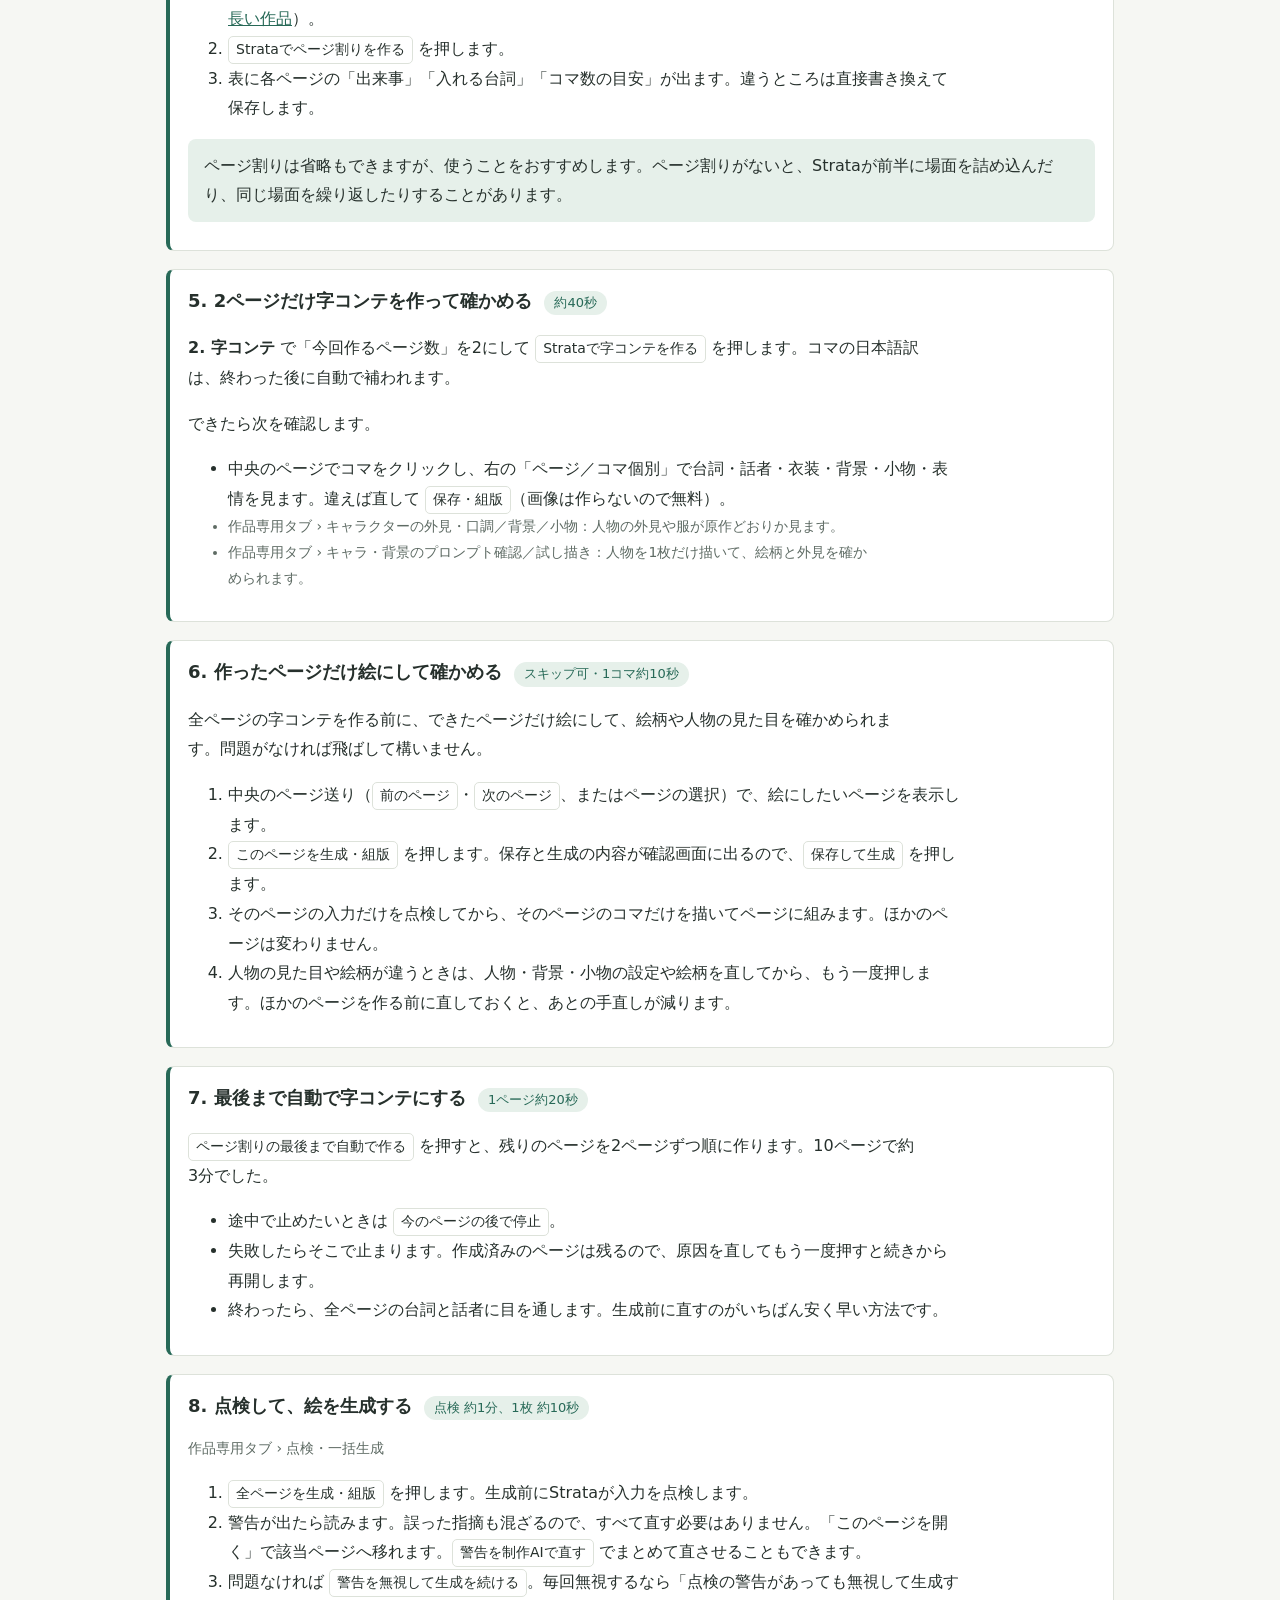
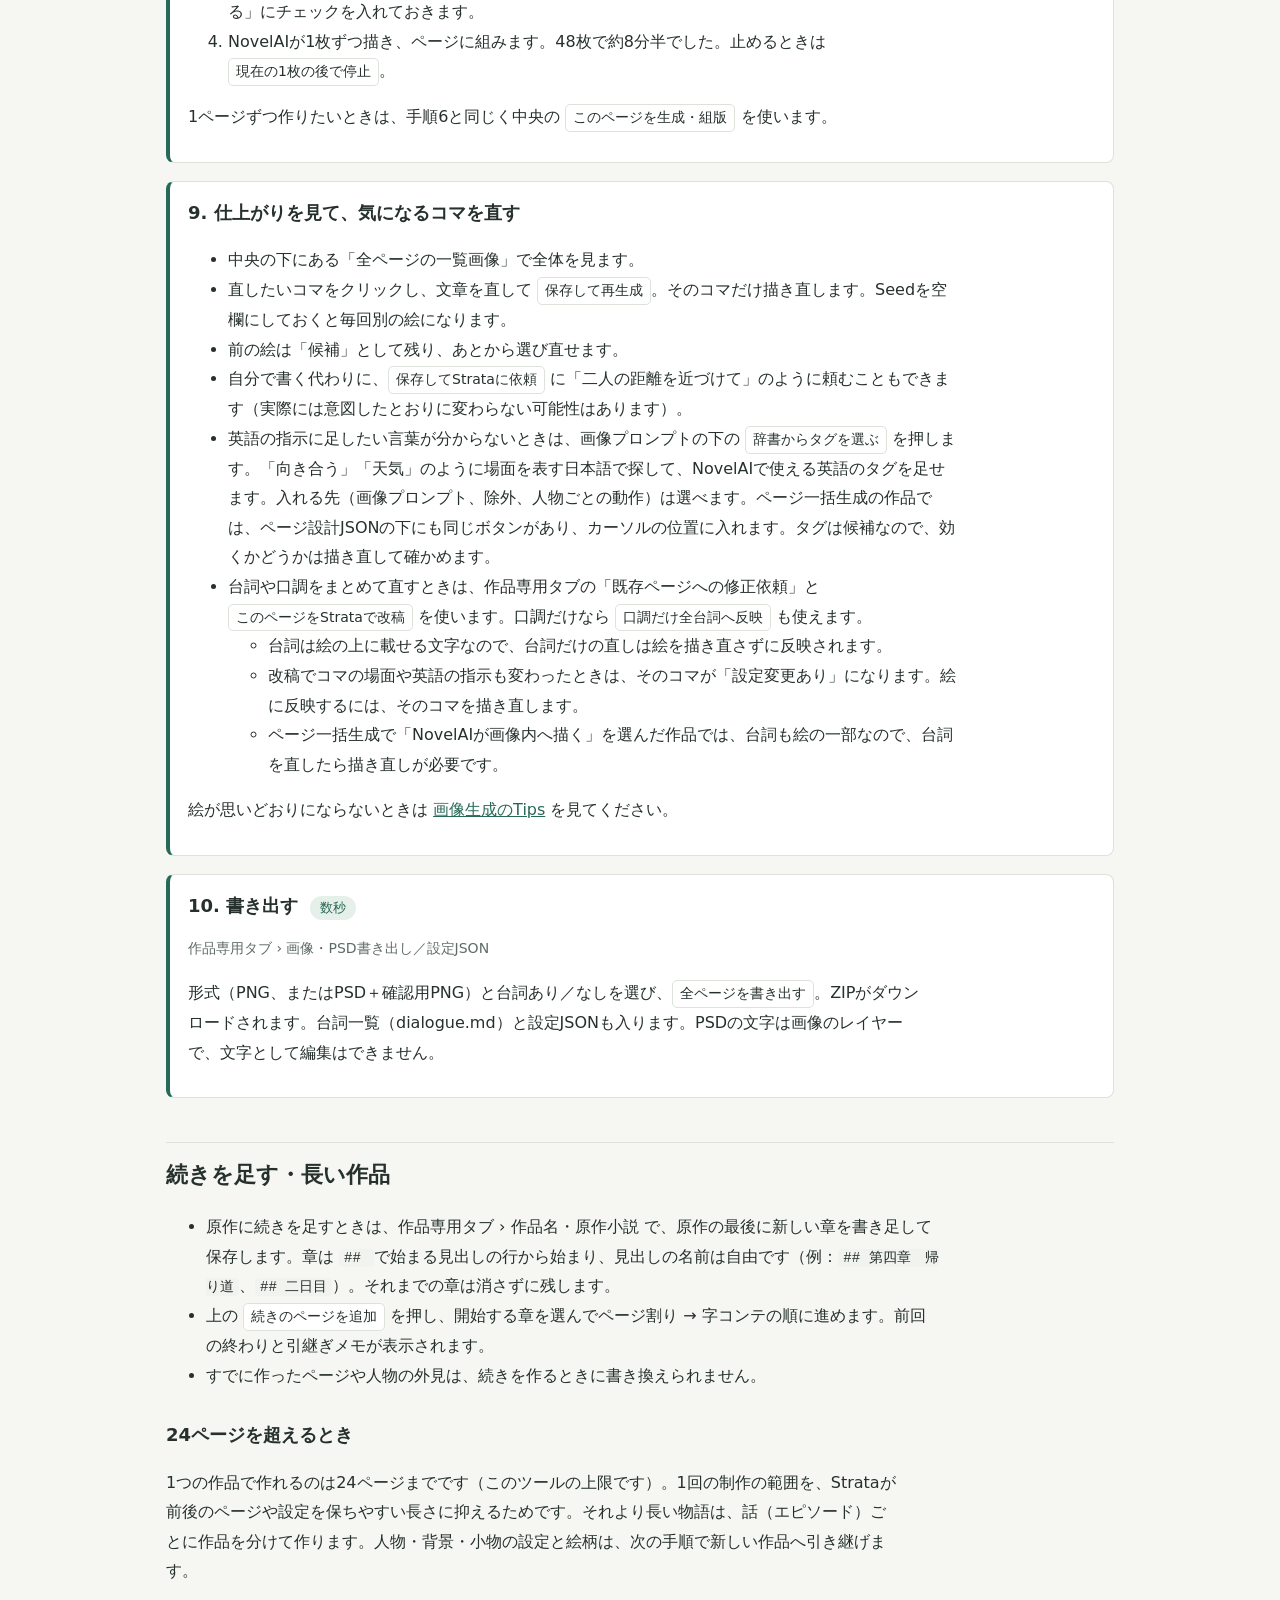
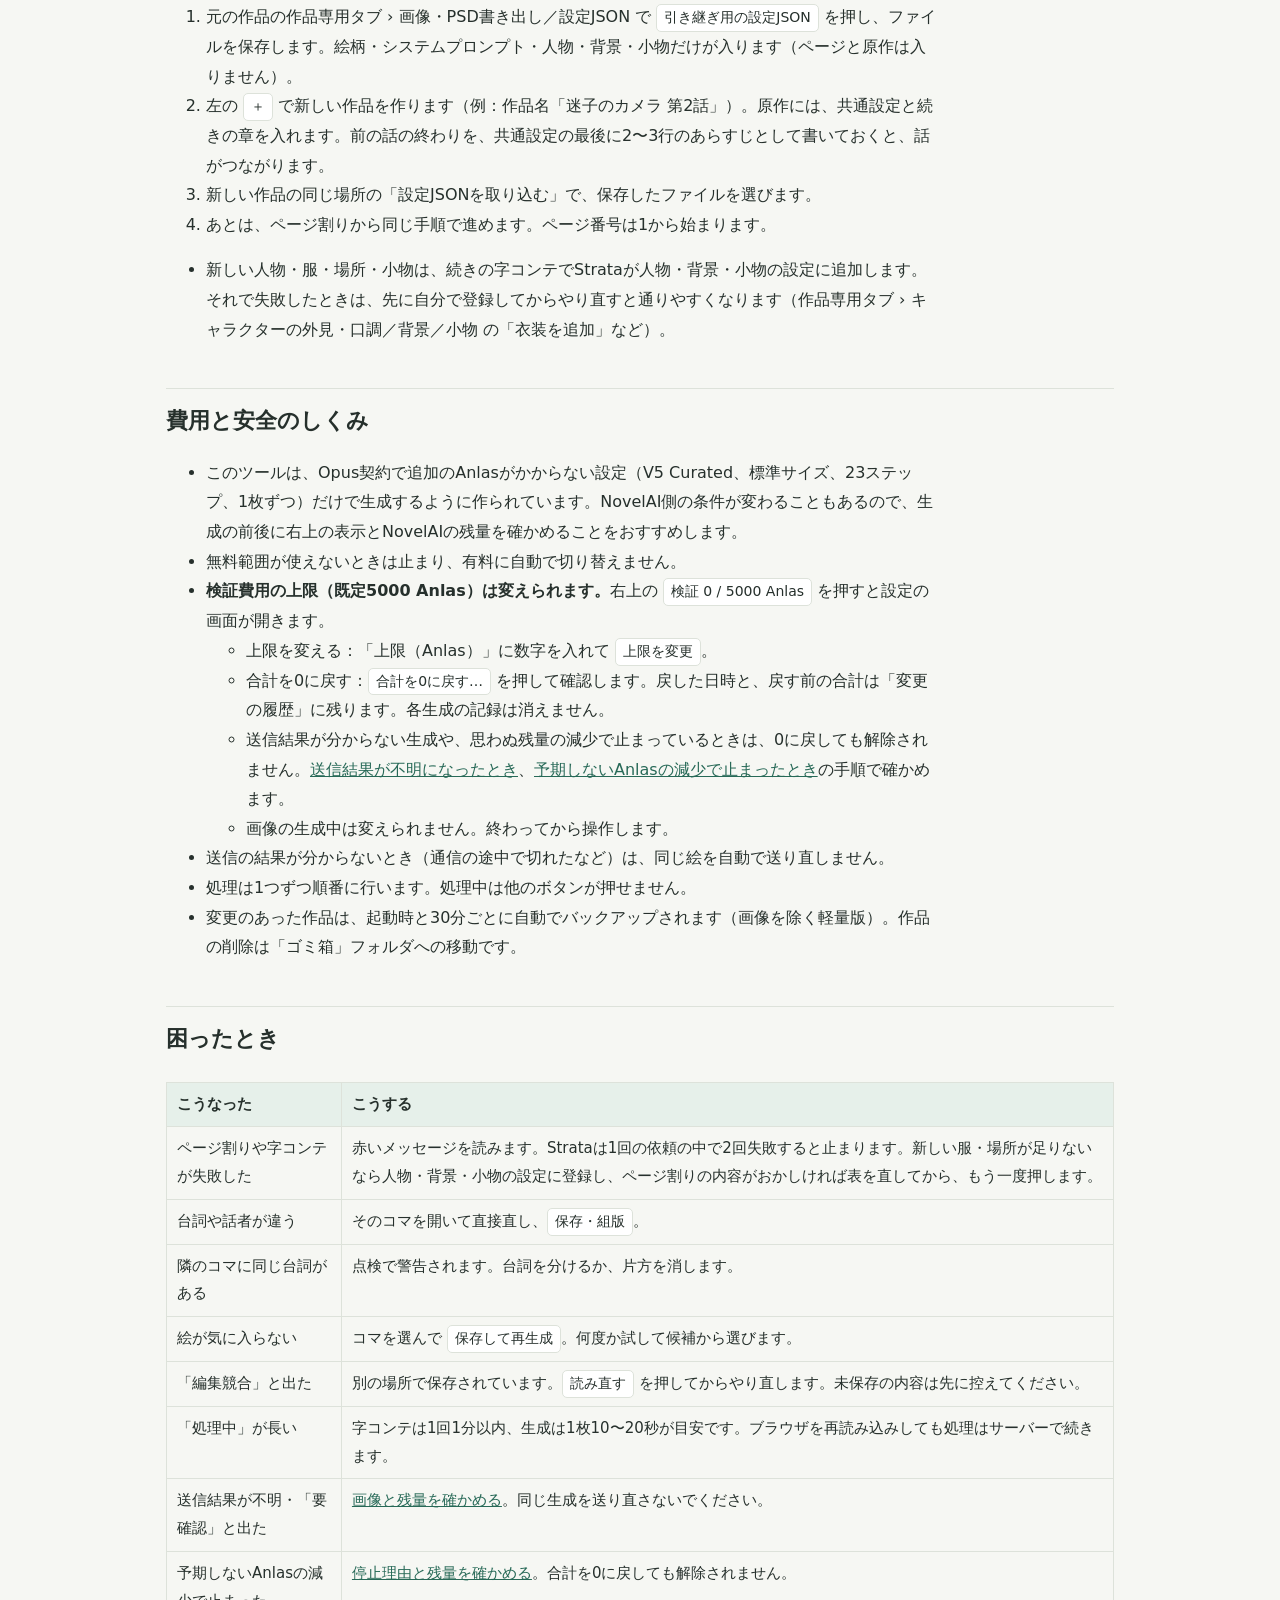
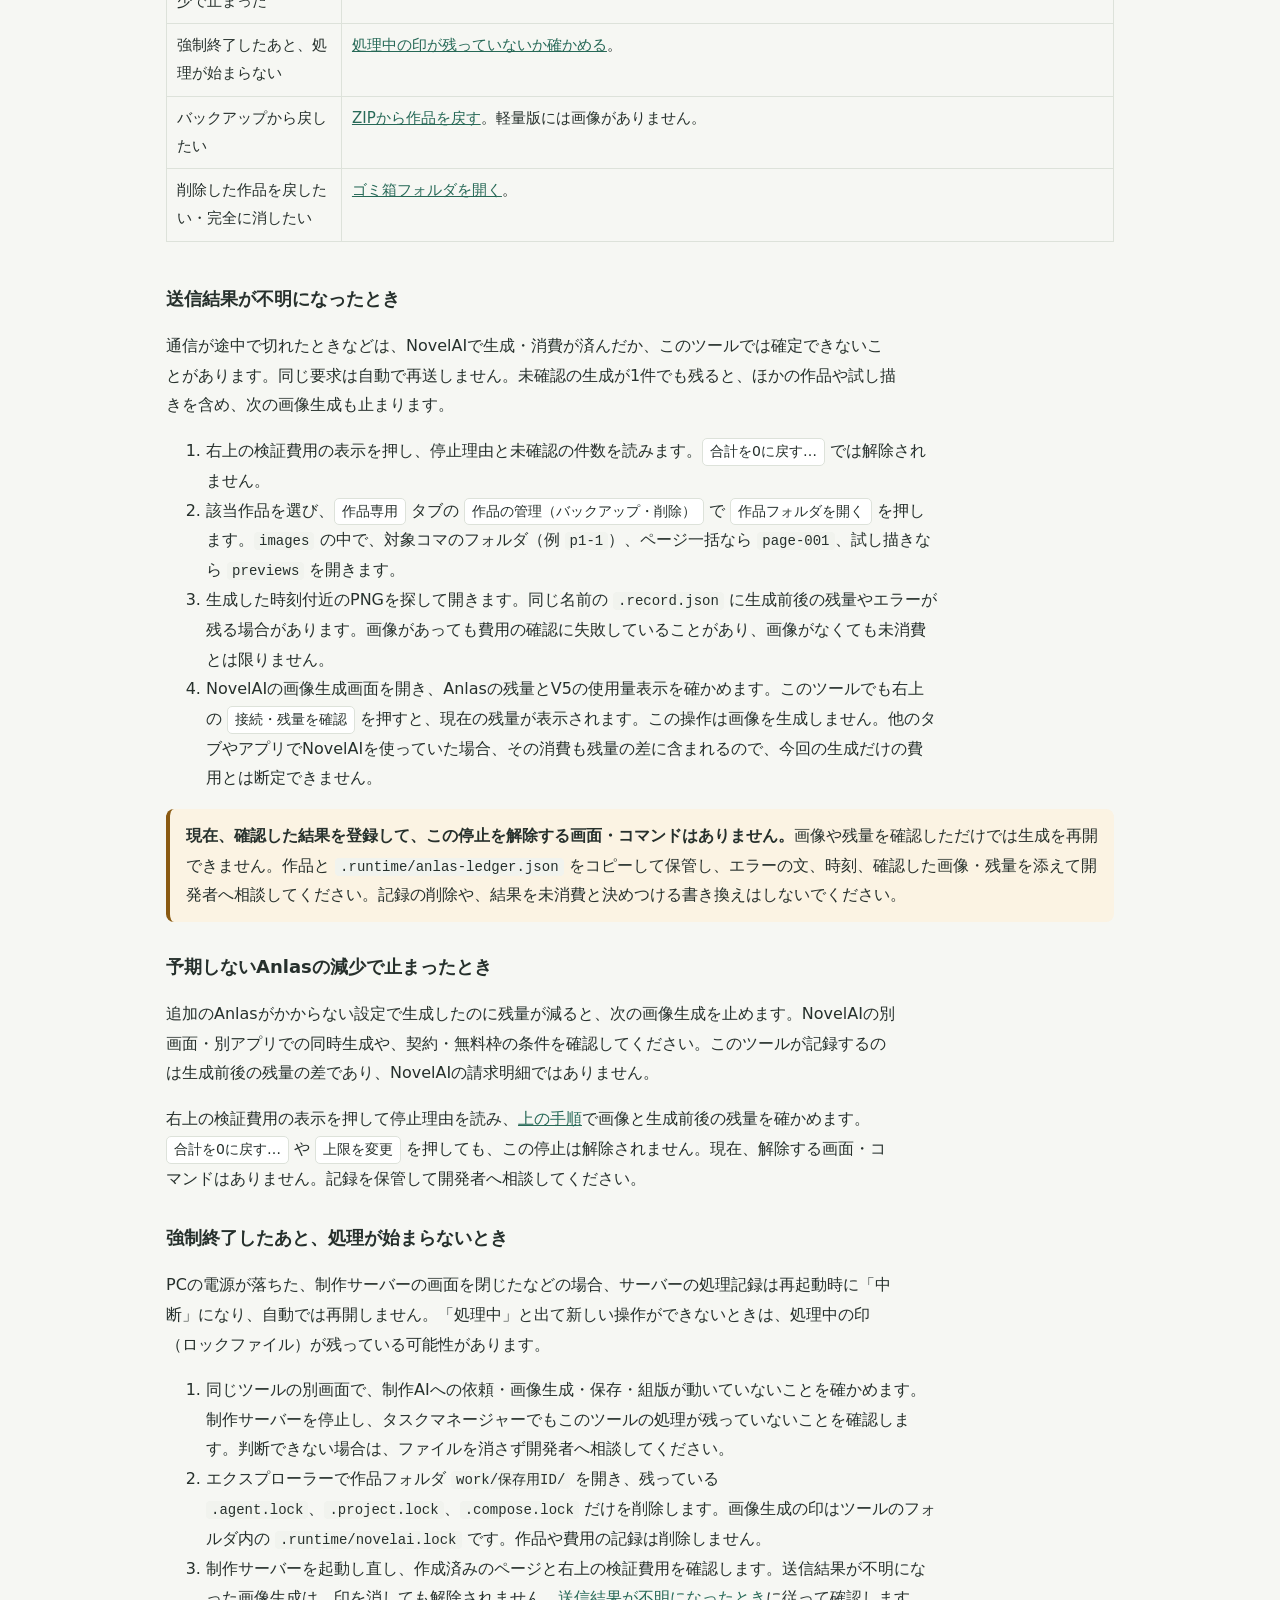
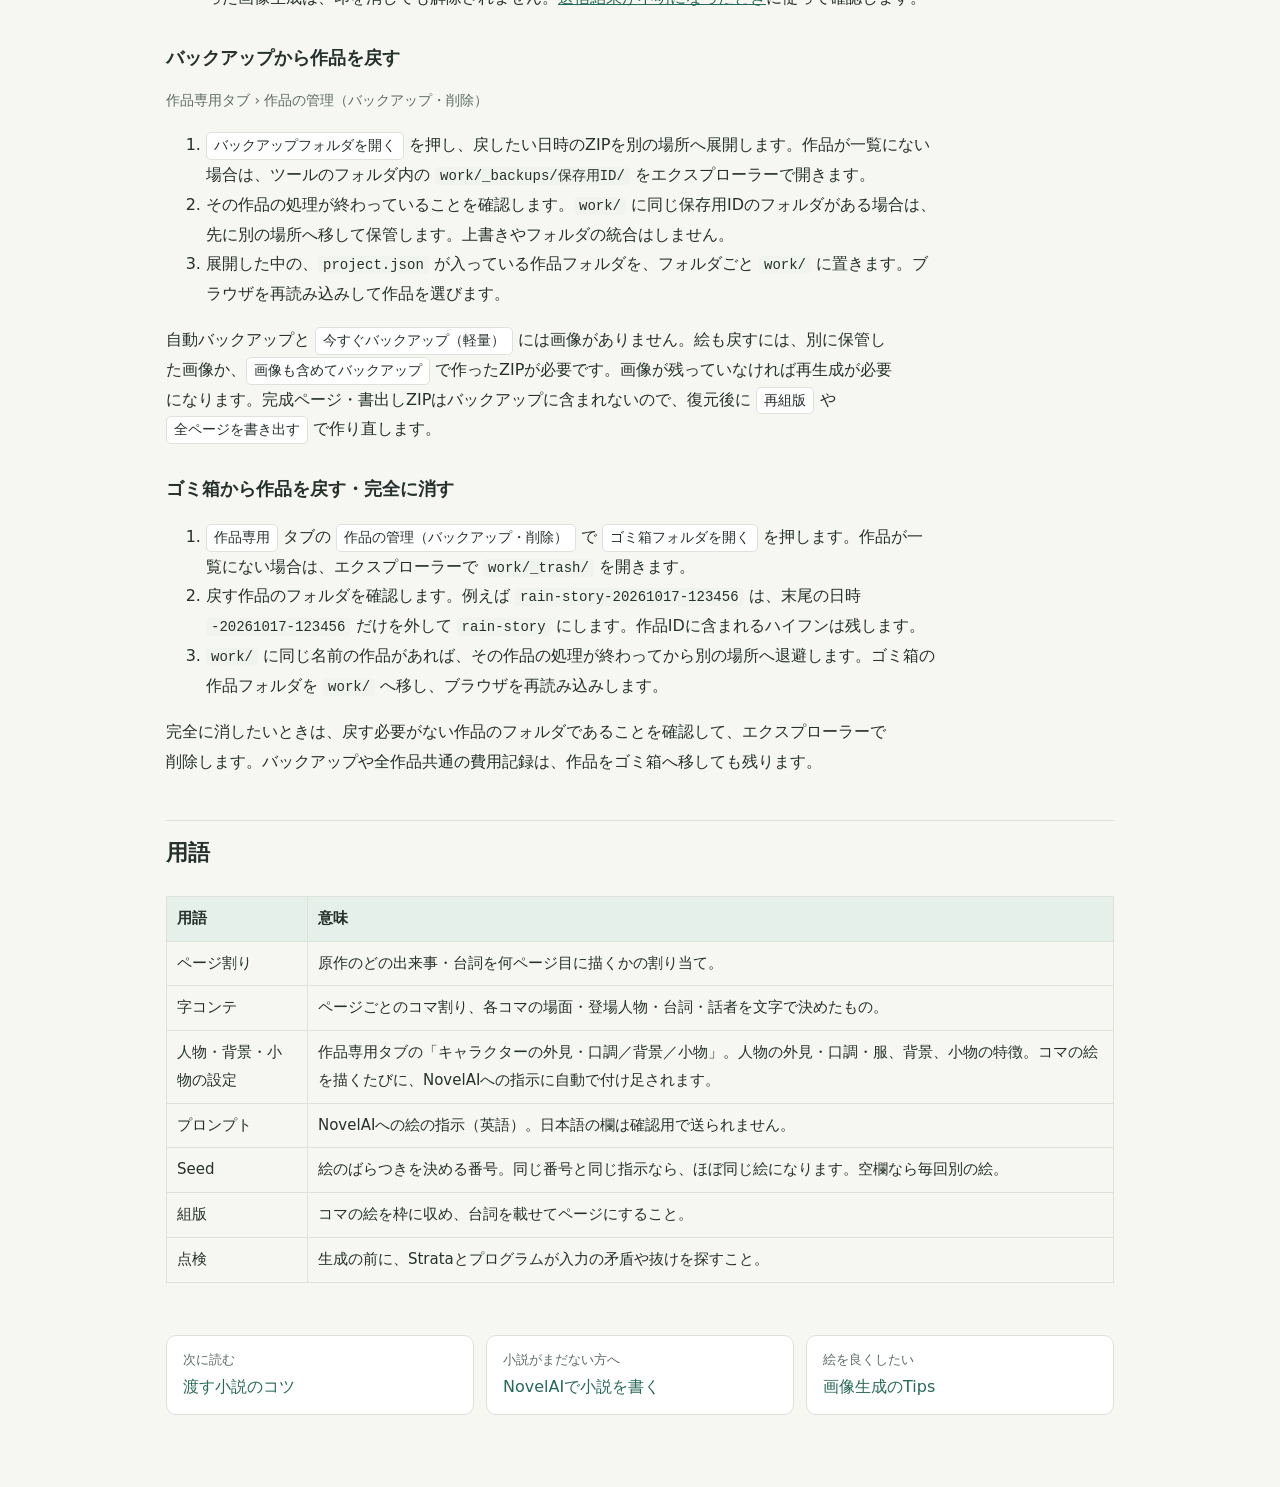
==== commit f3cb99e9: "version 0.1.0" ====
--- a/web/guide/index.html
+++ b/web/guide/index.html
@@ -231,7 +231,7 @@
     <ul>
       <li>上限を変える：「上限（Anlas）」に数字を入れて <span class="ui">上限を変更</span>。</li>
       <li>合計を0に戻す：<span class="ui">合計を0に戻す…</span> を押して確認します。戻した日時と、戻す前の合計は「変更の履歴」に残ります。各生成の記録は消えません。</li>
-      <li>送信結果が分からない生成や、思わぬ残量の減少で止まっているときは、0に戻しても解除されません。先に原因を確かめます（READMEから辿れる「運用」の文書に手順があります）。</li>
+      <li>送信結果が分からない生成や、思わぬ残量の減少で止まっているときは、0に戻しても解除されません。<a href="#unknown-generation">送信結果が不明になったとき</a>、<a href="#cost-stop">予期しないAnlasの減少で止まったとき</a>の手順で確かめます。</li>
       <li>画像の生成中は変えられません。終わってから操作します。</li>
     </ul>
   </li>
@@ -249,8 +249,51 @@
 <tr><td>絵が気に入らない</td><td>コマを選んで <span class="ui">保存して再生成</span>。何度か試して候補から選びます。</td></tr>
 <tr><td>「編集競合」と出た</td><td>別の場所で保存されています。<span class="ui">読み直す</span> を押してからやり直します。未保存の内容は先に控えてください。</td></tr>
 <tr><td>「処理中」が長い</td><td>字コンテは1回1分以内、生成は1枚10〜20秒が目安です。ブラウザを再読み込みしても処理はサーバーで続きます。</td></tr>
-<tr><td>送信結果が不明と出た</td><td>再送しないでください。作品フォルダの images に画像があるか確認します。</td></tr>
+<tr><td>送信結果が不明・「要確認」と出た</td><td><a href="#unknown-generation">画像と残量を確かめる</a>。同じ生成を送り直さないでください。</td></tr>
+<tr><td>予期しないAnlasの減少で止まった</td><td><a href="#cost-stop">停止理由と残量を確かめる</a>。合計を0に戻しても解除されません。</td></tr>
+<tr><td>強制終了したあと、処理が始まらない</td><td><a href="#after-shutdown">処理中の印が残っていないか確かめる</a>。</td></tr>
+<tr><td>バックアップから戻したい</td><td><a href="#restore-backup">ZIPから作品を戻す</a>。軽量版には画像がありません。</td></tr>
+<tr><td>削除した作品を戻したい・完全に消したい</td><td><a href="#restore-trash">ゴミ箱フォルダを開く</a>。</td></tr>
 </table></div>
+
+<h3 id="unknown-generation">送信結果が不明になったとき</h3>
+<p>通信が途中で切れたときなどは、NovelAIで生成・消費が済んだか、このツールでは確定できないことがあります。同じ要求は自動で再送しません。未確認の生成が1件でも残ると、ほかの作品や試し描きを含め、次の画像生成も止まります。</p>
+<ol>
+  <li>右上の検証費用の表示を押し、停止理由と未確認の件数を読みます。<span class="ui">合計を0に戻す…</span> では解除されません。</li>
+  <li>該当作品を選び、<span class="ui">作品専用</span> タブの <span class="ui">作品の管理（バックアップ・削除）</span> で <span class="ui">作品フォルダを開く</span> を押します。<code>images</code> の中で、対象コマのフォルダ（例 <code>p1-1</code>）、ページ一括なら <code>page-001</code>、試し描きなら <code>previews</code> を開きます。</li>
+  <li>生成した時刻付近のPNGを探して開きます。同じ名前の <code>.record.json</code> に生成前後の残量やエラーが残る場合があります。画像があっても費用の確認に失敗していることがあり、画像がなくても未消費とは限りません。</li>
+  <li>NovelAIの画像生成画面を開き、Anlasの残量とV5の使用量表示を確かめます。このツールでも右上の <span class="ui">接続・残量を確認</span> を押すと、現在の残量が表示されます。この操作は画像を生成しません。他のタブやアプリでNovelAIを使っていた場合、その消費も残量の差に含まれるので、今回の生成だけの費用とは断定できません。</li>
+</ol>
+<div class="caution"><strong>現在、確認した結果を登録して、この停止を解除する画面・コマンドはありません。</strong>画像や残量を確認しただけでは生成を再開できません。作品と <code>.runtime/anlas-ledger.json</code> をコピーして保管し、エラーの文、時刻、確認した画像・残量を添えて開発者へ相談してください。記録の削除や、結果を未消費と決めつける書き換えはしないでください。</div>
+
+<h3 id="cost-stop">予期しないAnlasの減少で止まったとき</h3>
+<p>追加のAnlasがかからない設定で生成したのに残量が減ると、次の画像生成を止めます。NovelAIの別画面・別アプリでの同時生成や、契約・無料枠の条件を確認してください。このツールが記録するのは生成前後の残量の差であり、NovelAIの請求明細ではありません。</p>
+<p>右上の検証費用の表示を押して停止理由を読み、<a href="#unknown-generation">上の手順</a>で画像と生成前後の残量を確かめます。<span class="ui">合計を0に戻す…</span> や <span class="ui">上限を変更</span> を押しても、この停止は解除されません。現在、解除する画面・コマンドはありません。記録を保管して開発者へ相談してください。</p>
+
+<h3 id="after-shutdown">強制終了したあと、処理が始まらないとき</h3>
+<p>PCの電源が落ちた、制作サーバーの画面を閉じたなどの場合、サーバーの処理記録は再起動時に「中断」になり、自動では再開しません。「処理中」と出て新しい操作ができないときは、処理中の印（ロックファイル）が残っている可能性があります。</p>
+<ol>
+  <li>同じツールの別画面で、制作AIへの依頼・画像生成・保存・組版が動いていないことを確かめます。制作サーバーを停止し、タスクマネージャーでもこのツールの処理が残っていないことを確認します。判断できない場合は、ファイルを消さず開発者へ相談してください。</li>
+  <li>エクスプローラーで作品フォルダ <code>work/保存用ID/</code> を開き、残っている <code>.agent.lock</code>、<code>.project.lock</code>、<code>.compose.lock</code> だけを削除します。画像生成の印はツールのフォルダ内の <code>.runtime/novelai.lock</code> です。作品や費用の記録は削除しません。</li>
+  <li>制作サーバーを起動し直し、作成済みのページと右上の検証費用を確認します。送信結果が不明になった画像生成は、印を消しても解除されません。<a href="#unknown-generation">送信結果が不明になったとき</a>に従って確認します。</li>
+</ol>
+
+<h3 id="restore-backup">バックアップから作品を戻す</h3>
+<p class="path">作品専用タブ › 作品の管理（バックアップ・削除）</p>
+<ol>
+  <li><span class="ui">バックアップフォルダを開く</span> を押し、戻したい日時のZIPを別の場所へ展開します。作品が一覧にない場合は、ツールのフォルダ内の <code>work/_backups/保存用ID/</code> をエクスプローラーで開きます。</li>
+  <li>その作品の処理が終わっていることを確認します。<code>work/</code> に同じ保存用IDのフォルダがある場合は、先に別の場所へ移して保管します。上書きやフォルダの統合はしません。</li>
+  <li>展開した中の、<code>project.json</code> が入っている作品フォルダを、フォルダごと <code>work/</code> に置きます。ブラウザを再読み込みして作品を選びます。</li>
+</ol>
+<p>自動バックアップと <span class="ui">今すぐバックアップ（軽量）</span> には画像がありません。絵も戻すには、別に保管した画像か、<span class="ui">画像も含めてバックアップ</span> で作ったZIPが必要です。画像が残っていなければ再生成が必要になります。完成ページ・書出しZIPはバックアップに含まれないので、復元後に <span class="ui">再組版</span> や <span class="ui">全ページを書き出す</span> で作り直します。</p>
+
+<h3 id="restore-trash">ゴミ箱から作品を戻す・完全に消す</h3>
+<ol>
+  <li><span class="ui">作品専用</span> タブの <span class="ui">作品の管理（バックアップ・削除）</span> で <span class="ui">ゴミ箱フォルダを開く</span> を押します。作品が一覧にない場合は、エクスプローラーで <code>work/_trash/</code> を開きます。</li>
+  <li>戻す作品のフォルダを確認します。例えば <code>rain-story-20261017-123456</code> は、末尾の日時 <code>-20261017-123456</code> だけを外して <code>rain-story</code> にします。作品IDに含まれるハイフンは残します。</li>
+  <li><code>work/</code> に同じ名前の作品があれば、その作品の処理が終わってから別の場所へ退避します。ゴミ箱の作品フォルダを <code>work/</code> へ移し、ブラウザを再読み込みします。</li>
+</ol>
+<p>完全に消したいときは、戻す必要がない作品のフォルダであることを確認して、エクスプローラーで削除します。バックアップや全作品共通の費用記録は、作品をゴミ箱へ移しても残ります。</p>
 
 <h2 id="words">用語</h2>
 <div class="table-wrap"><table>
--- a/web/guide/guide.css
+++ b/web/guide/guide.css
@@ -32,7 +32,11 @@
 a { color:var(--accent); }
 .card { background:var(--paper); border:1px solid var(--line); border-radius:10px; padding:16px 20px; margin:16px 0; }
 .toc { columns:2; column-gap:32px; padding-left:20px; }
-@media (max-width:640px) { .toc { columns:1; } h1 { font-size:24px; } }
+@media (max-width:640px) {
+  .toc { columns:1; }
+  h1 { font-size:24px; }
+  h2, h3 { scroll-margin-top:112px; } /* The guide navigation wraps onto multiple lines. */
+}
 .step { background:var(--paper); border:1px solid var(--line); border-left:4px solid var(--accent); border-radius:8px; padding:14px 18px; margin:18px 0; }
 .step h3 { margin-top:0; }
 .step .time { display:inline-block; font-size:13px; color:var(--accent); background:var(--accent-soft); border-radius:99px; padding:0 10px; margin-left:6px; font-weight:400; }
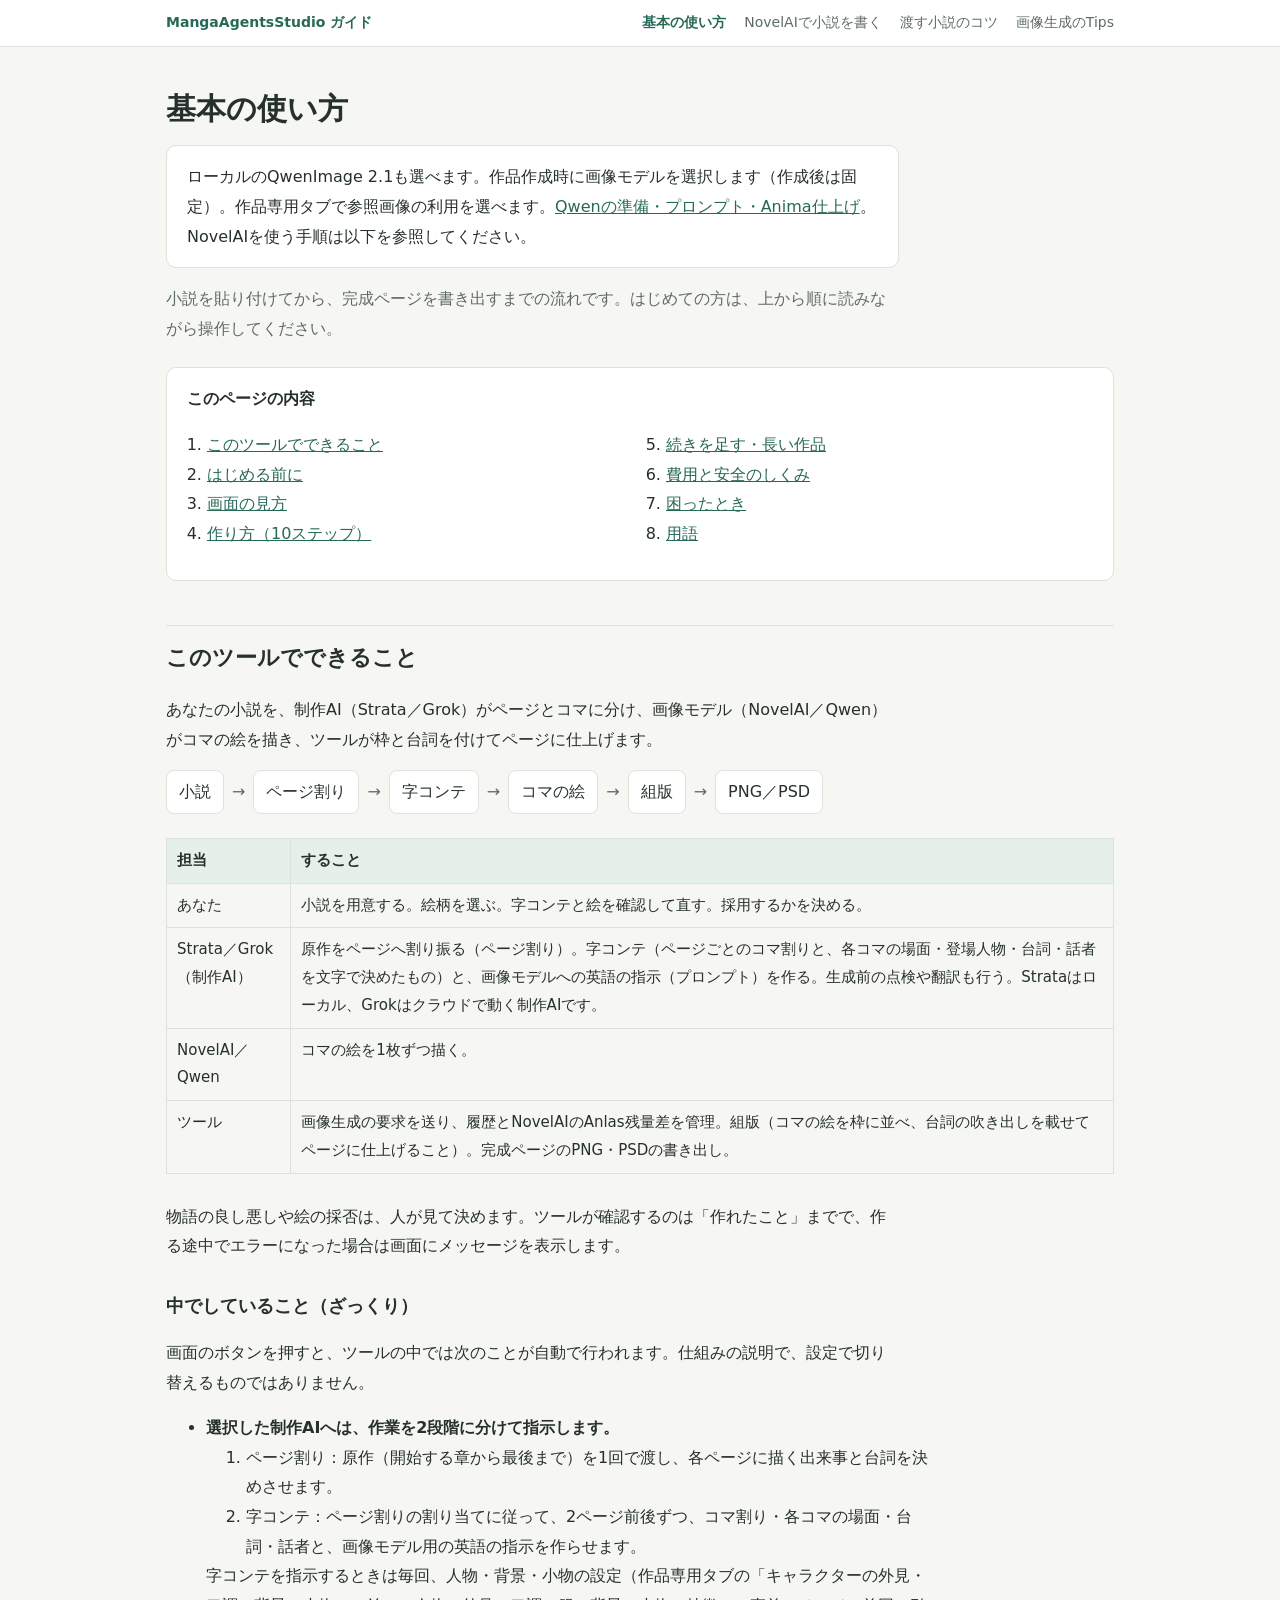
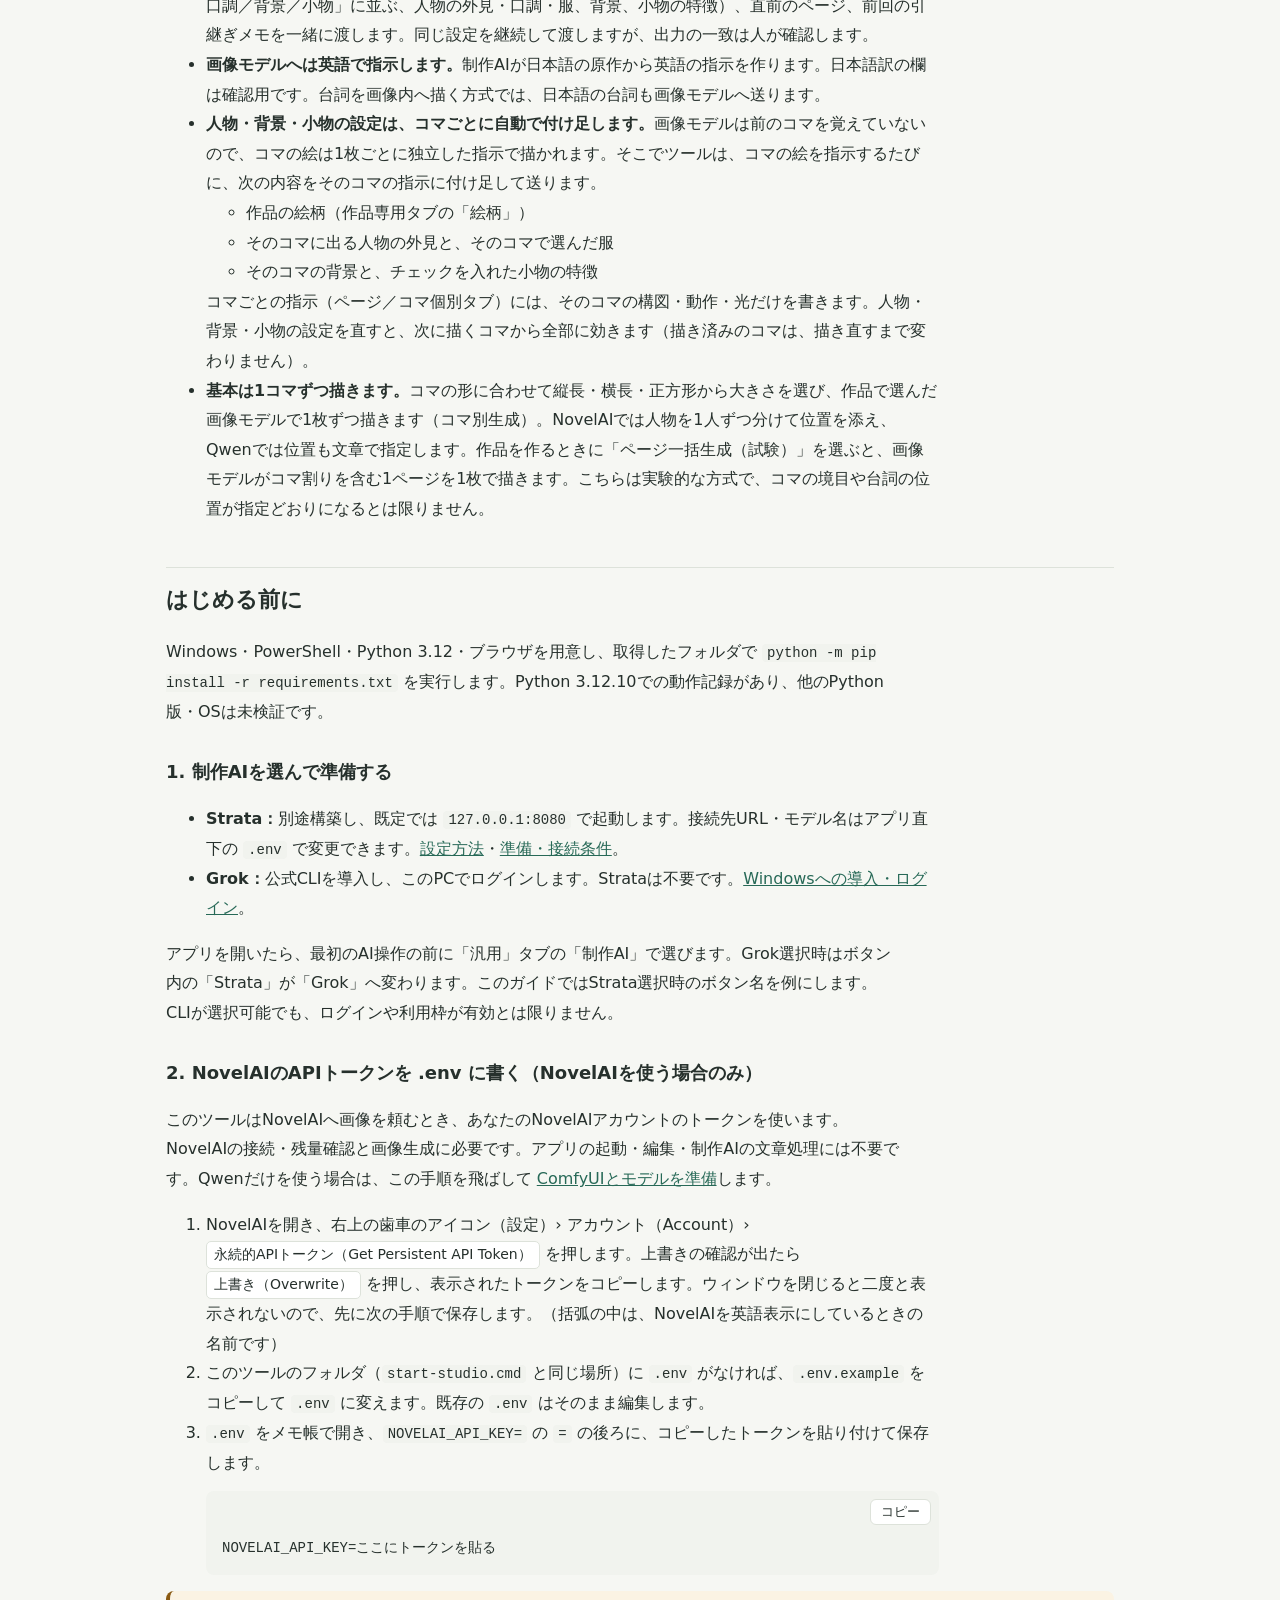
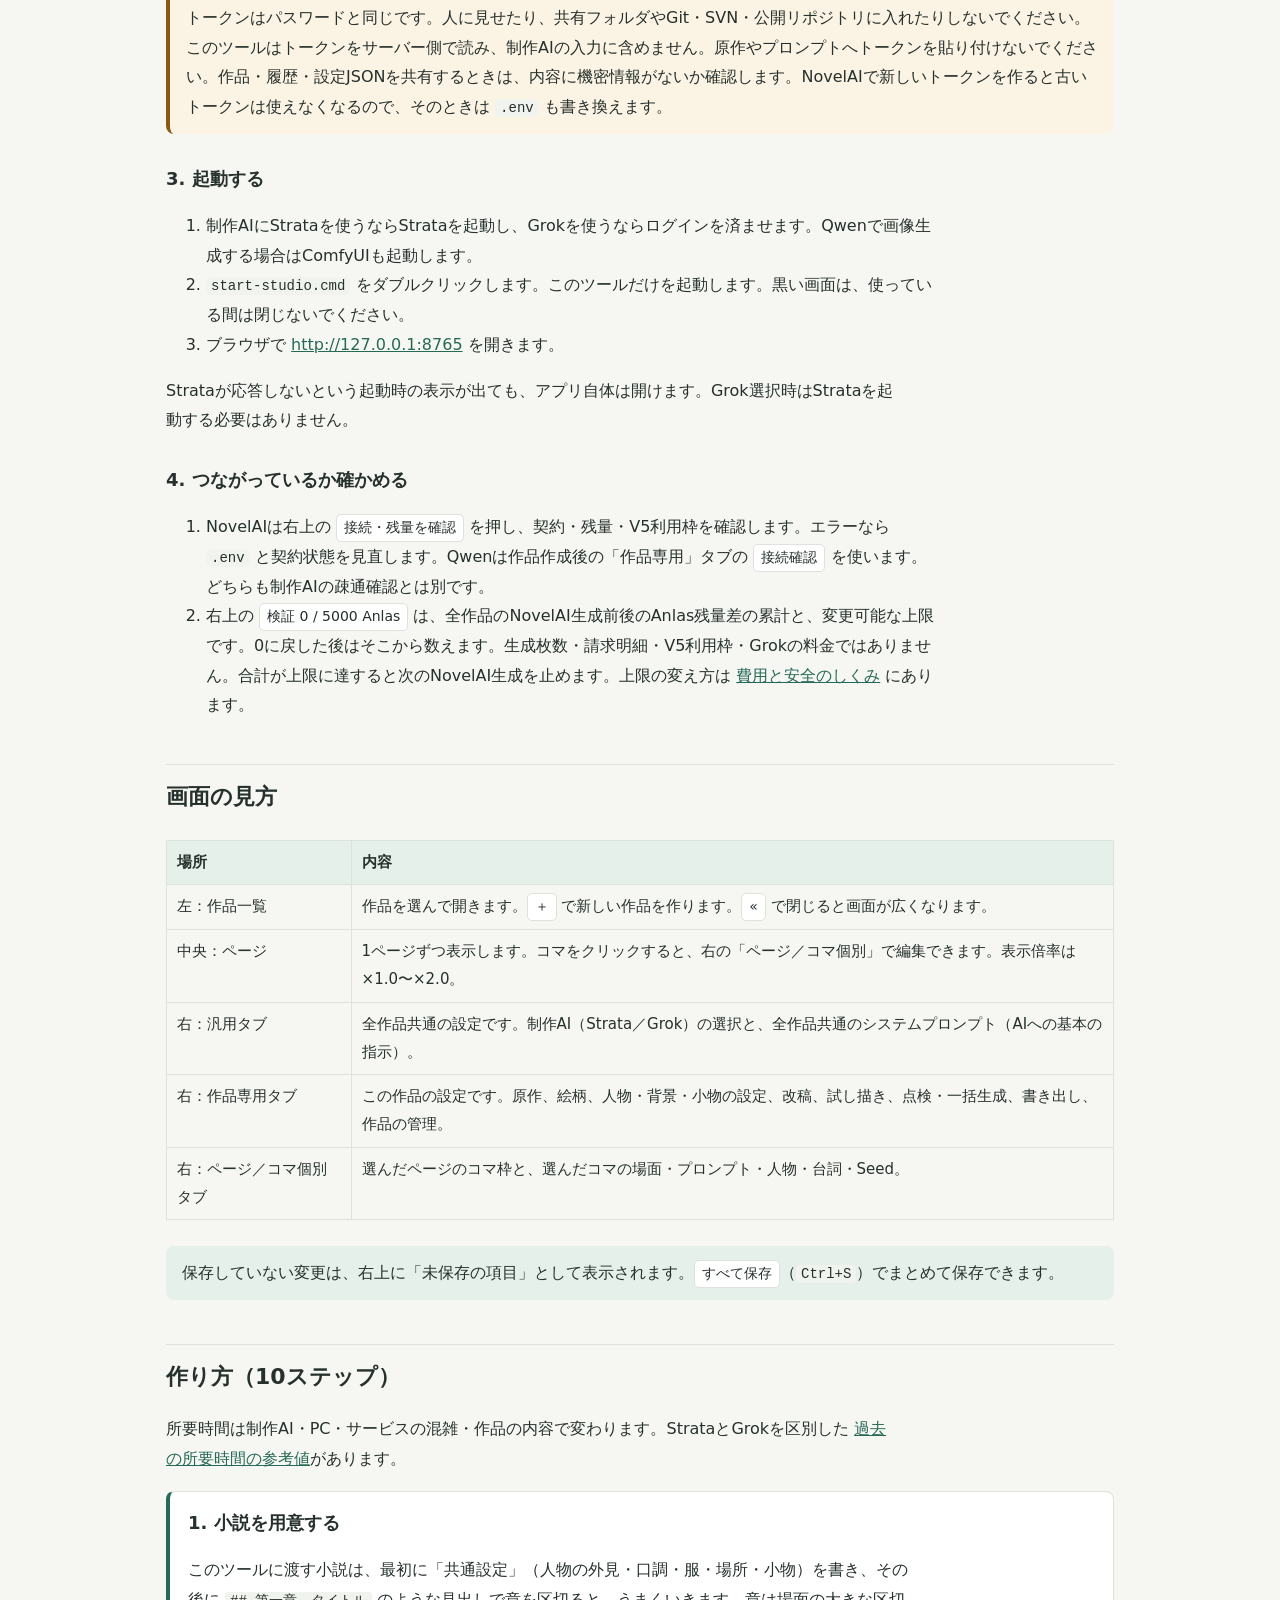
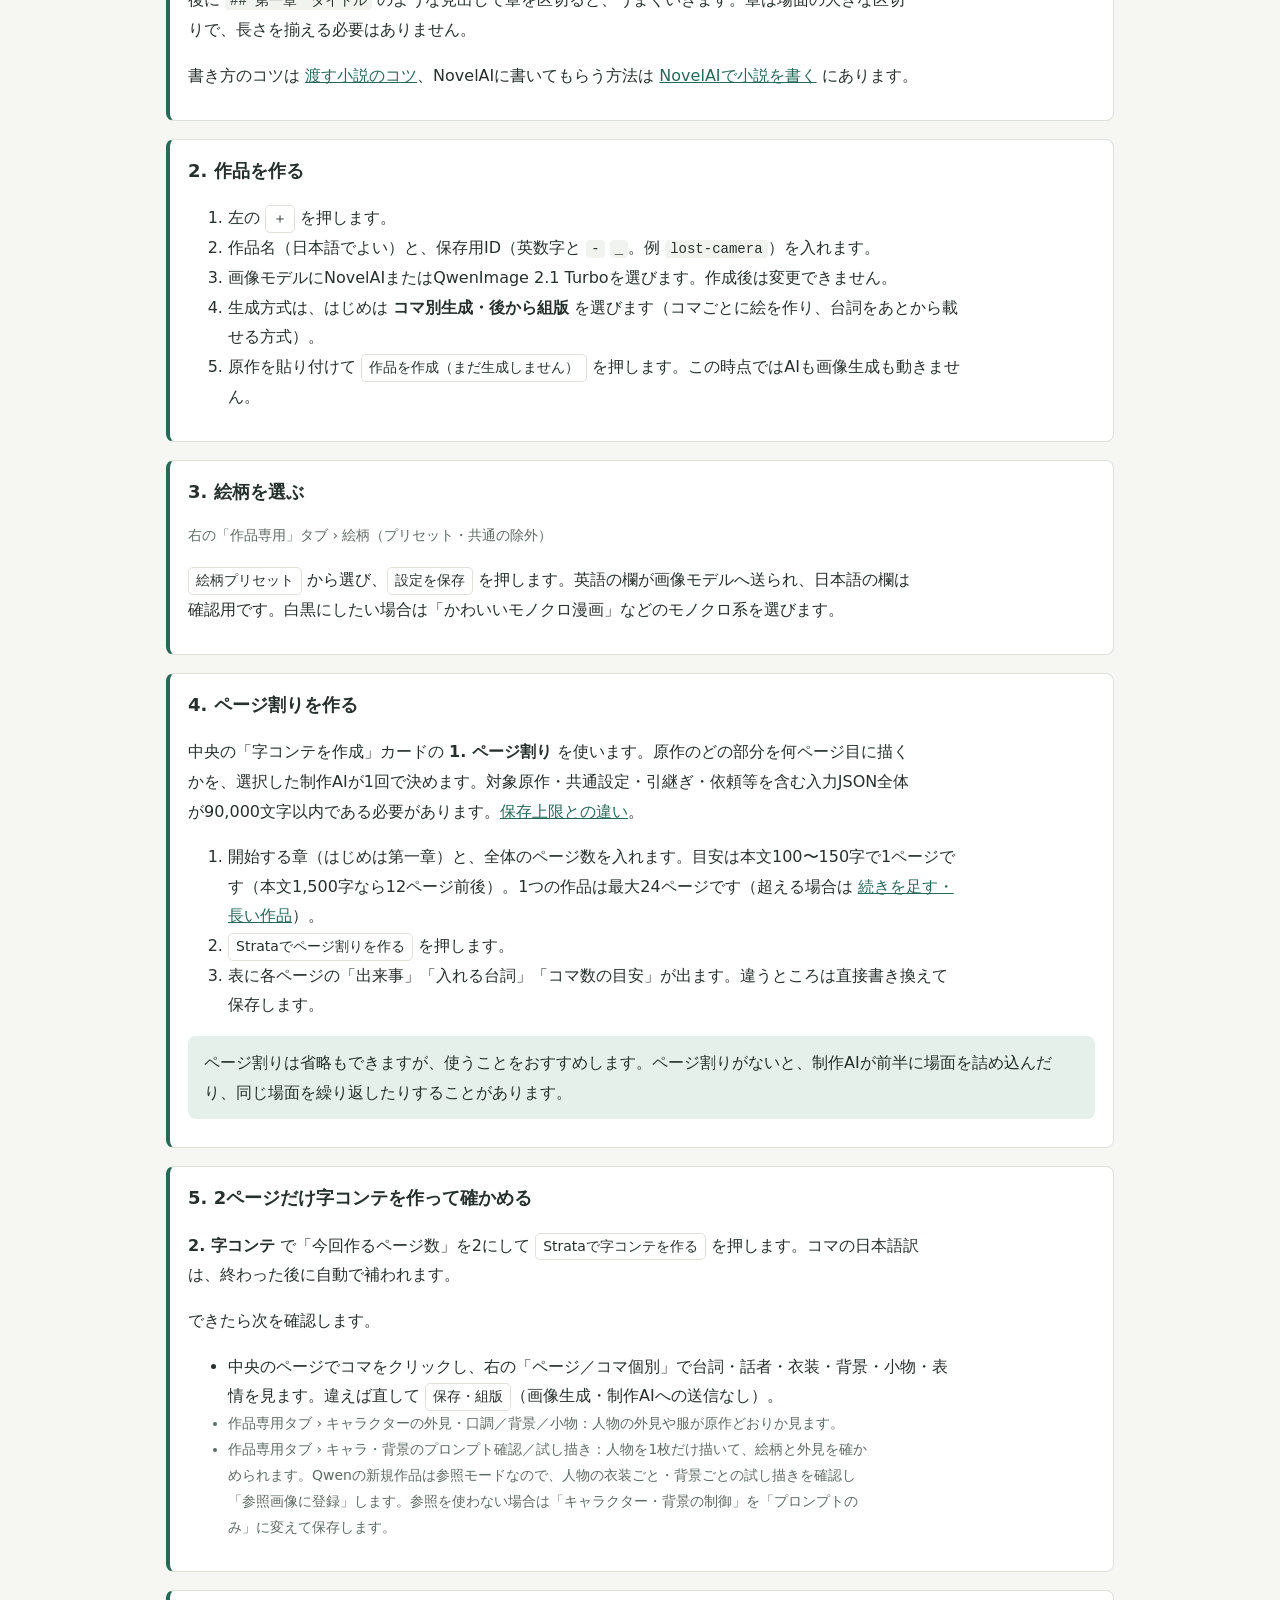
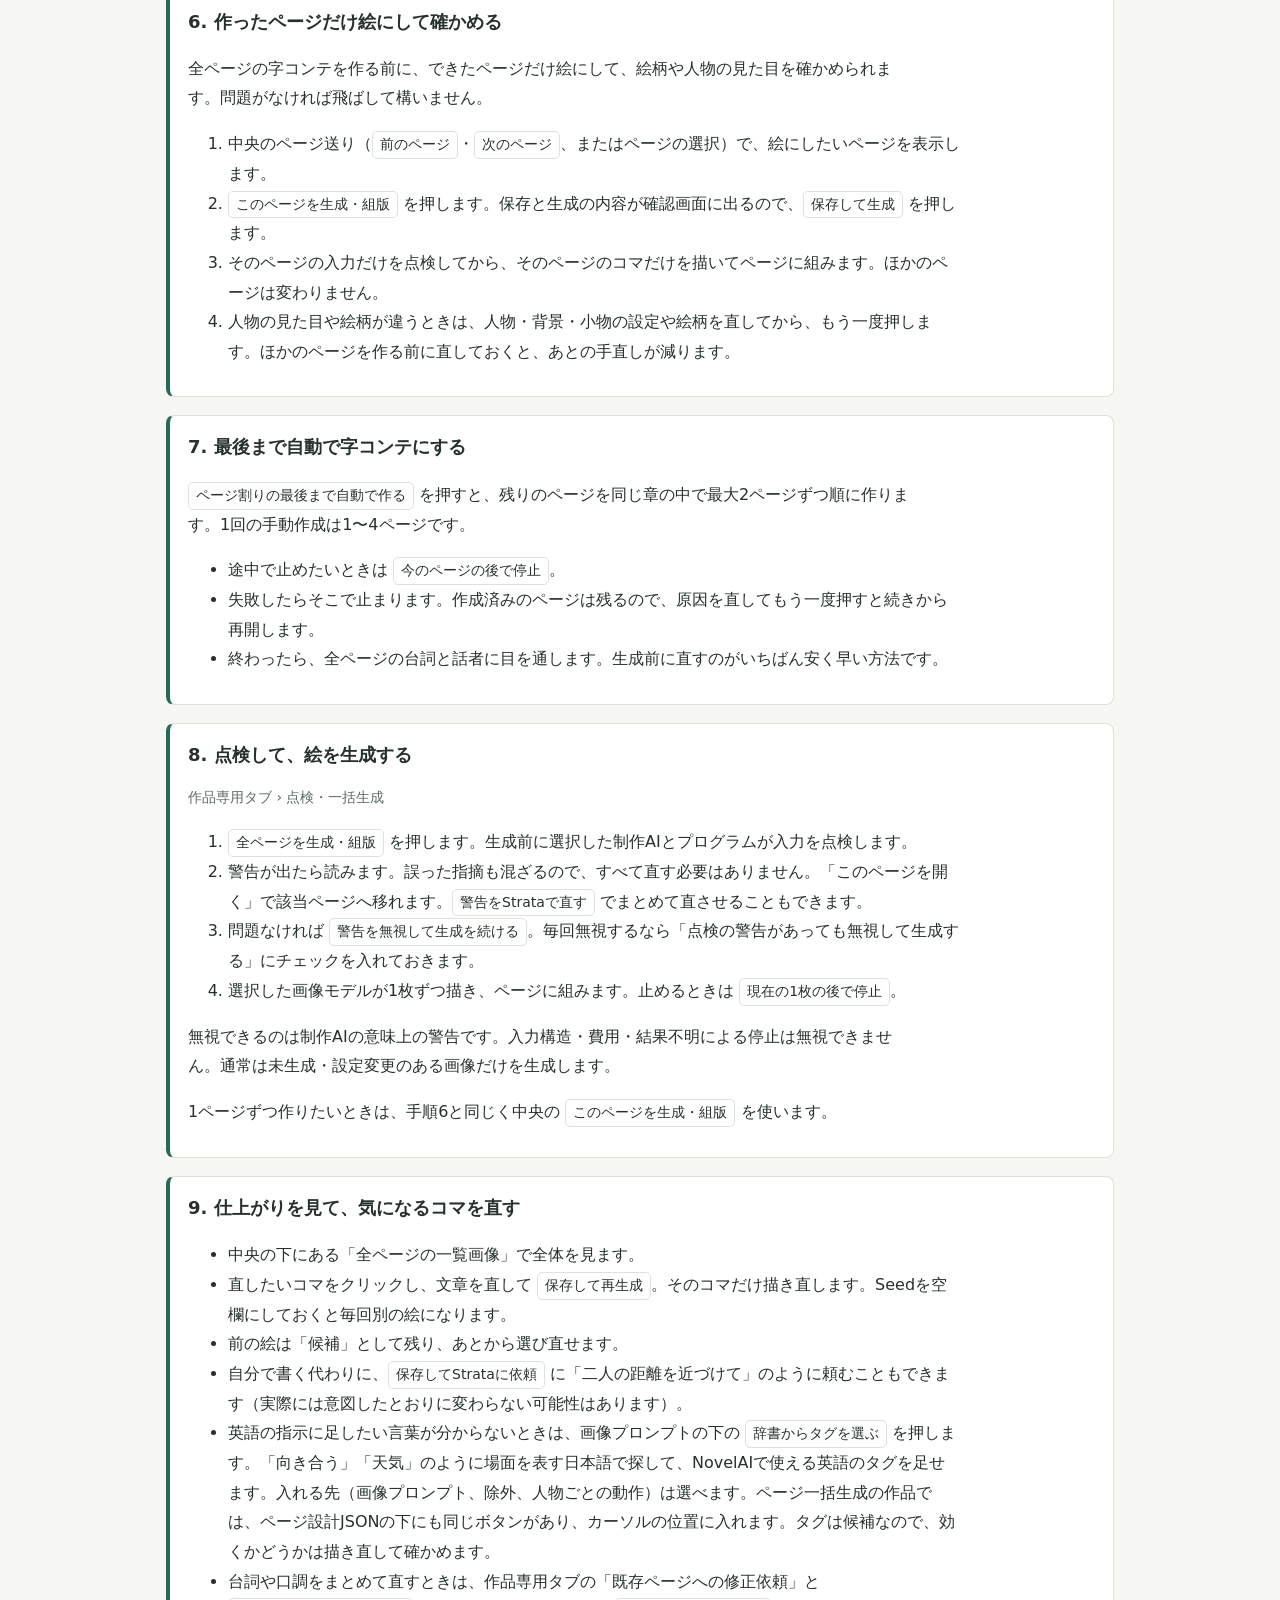
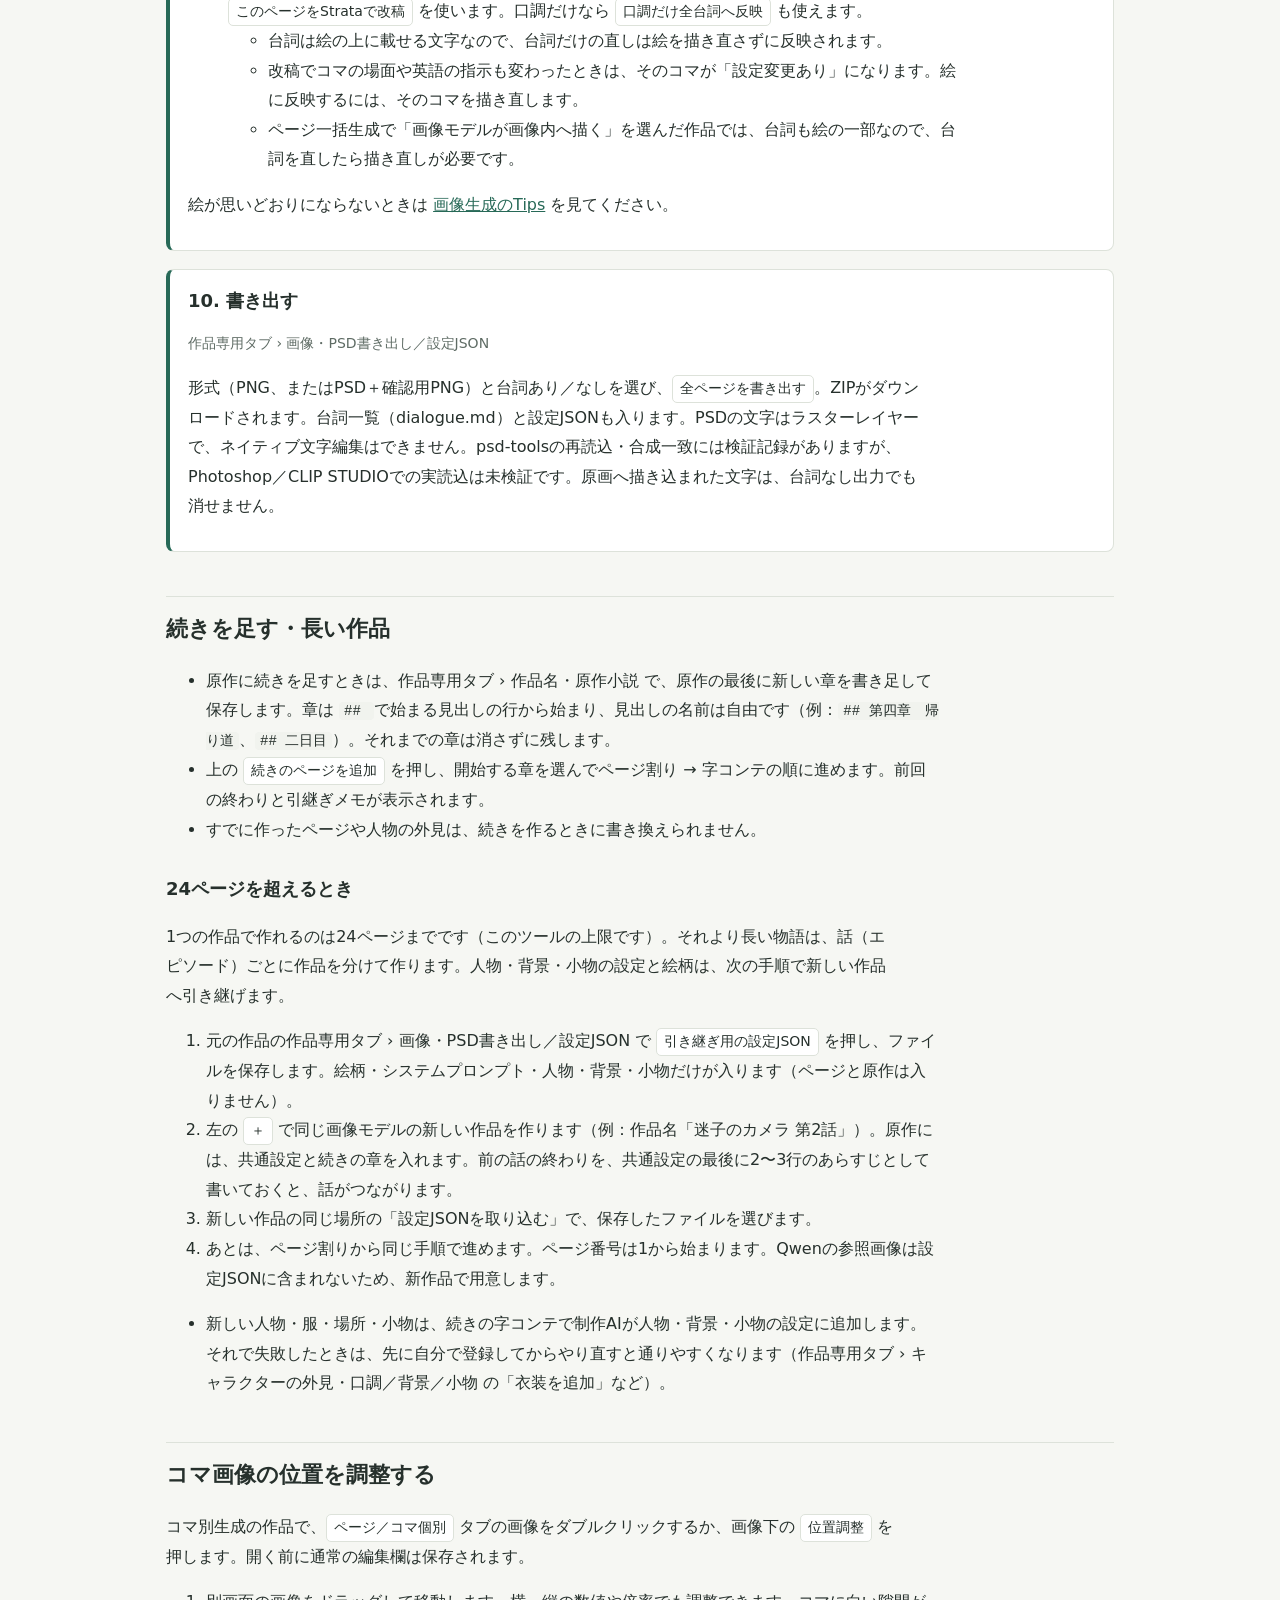
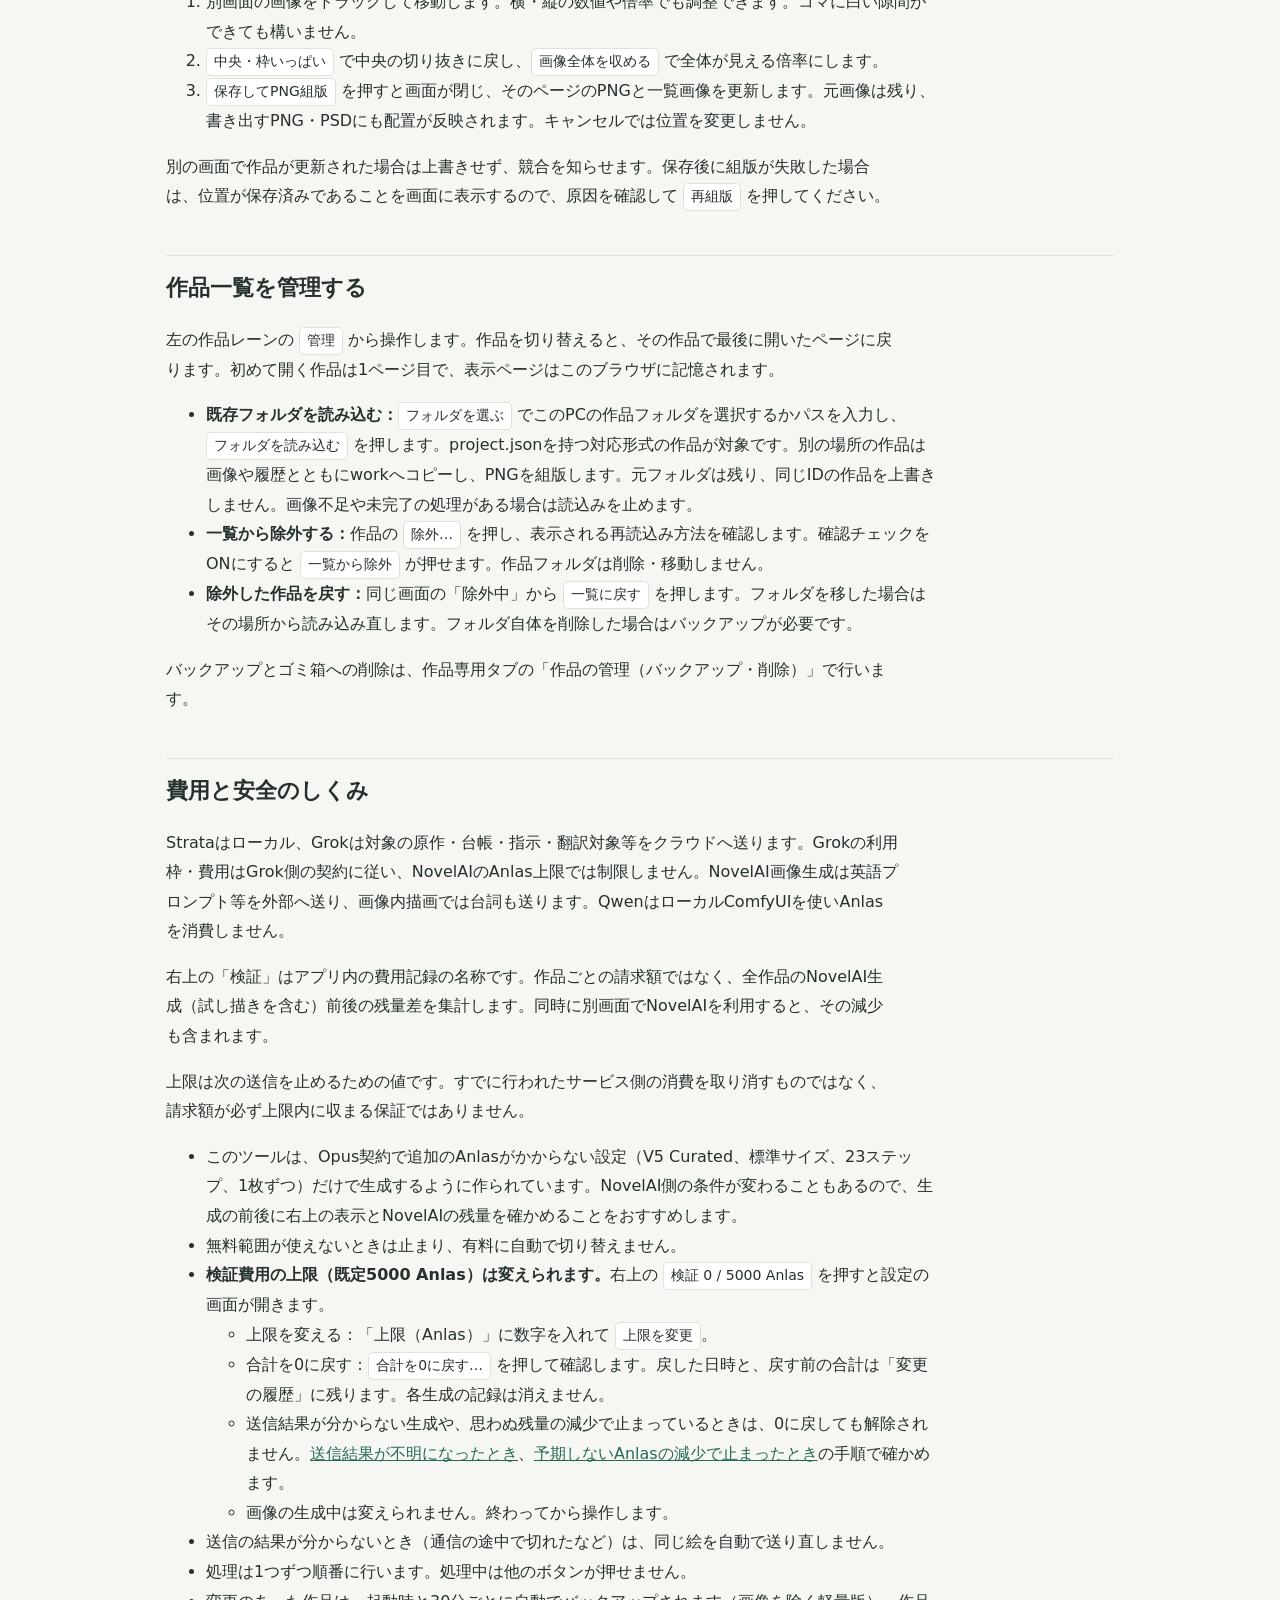
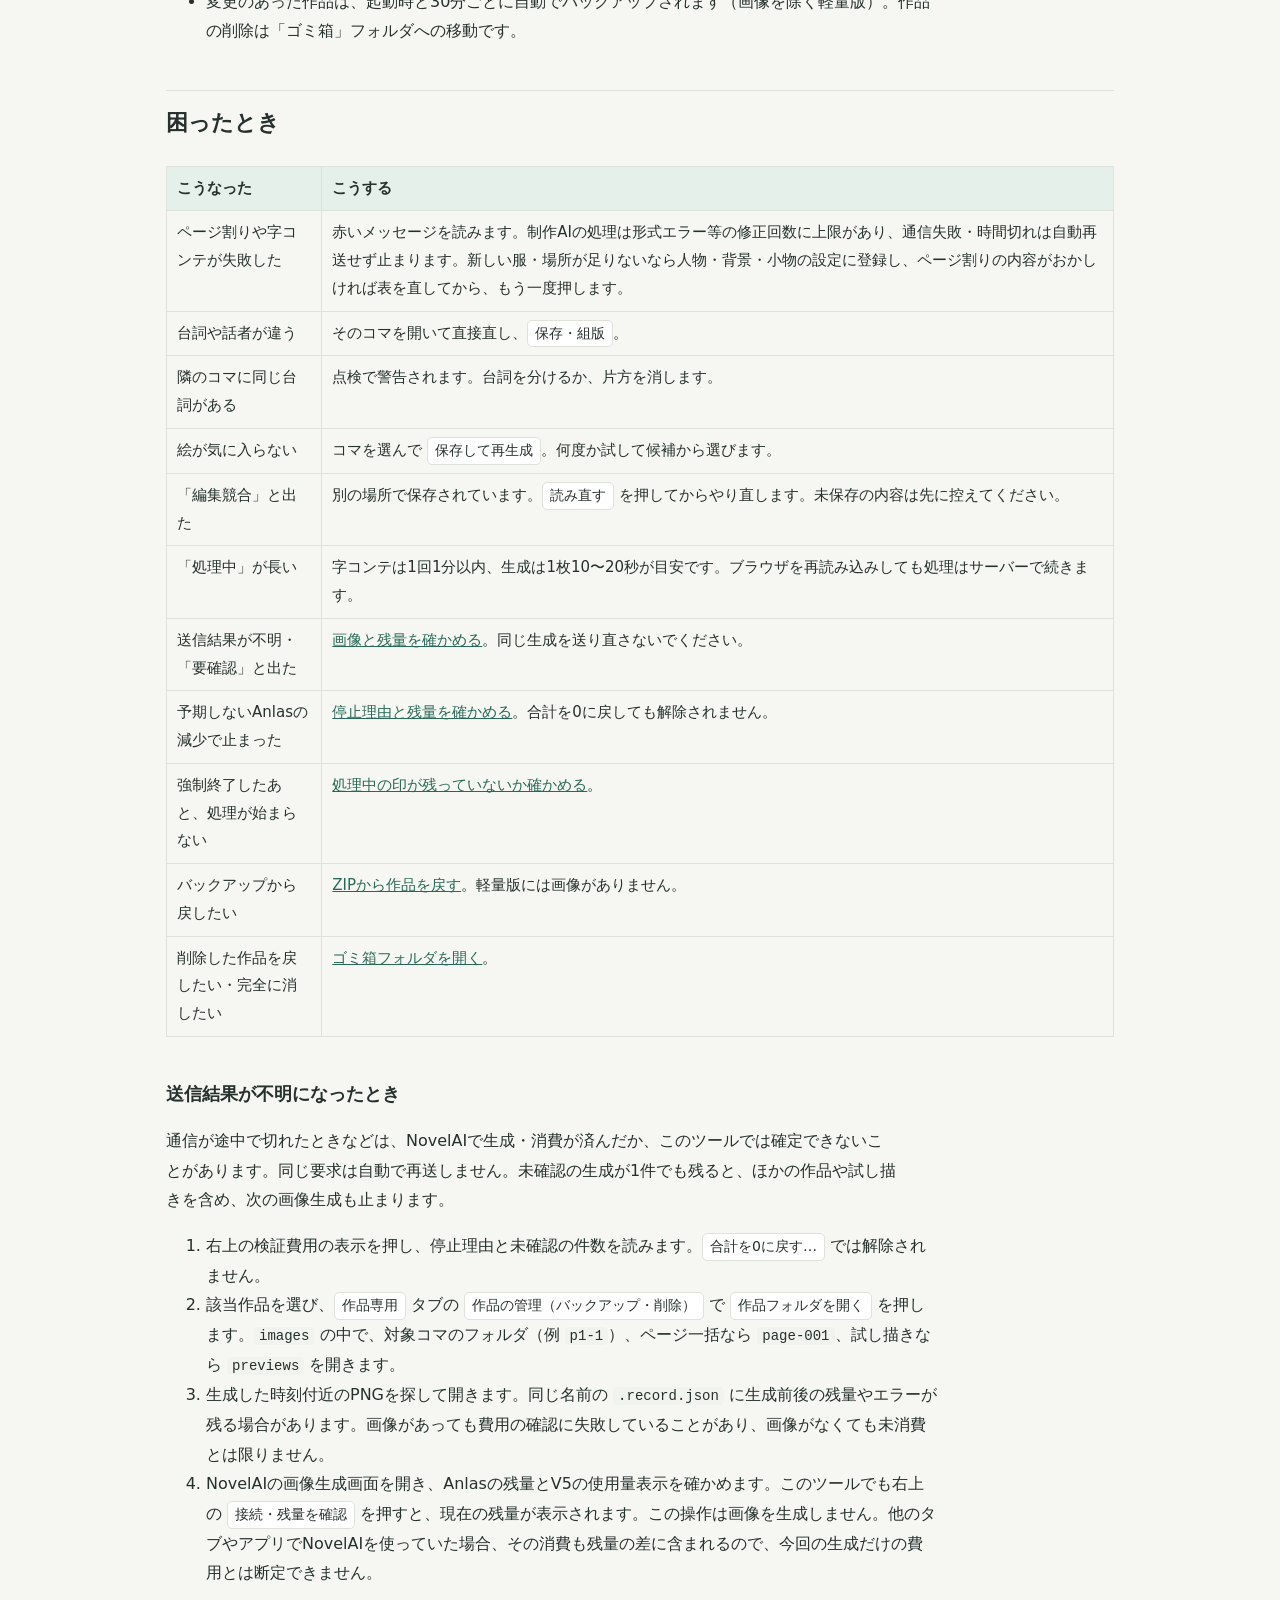
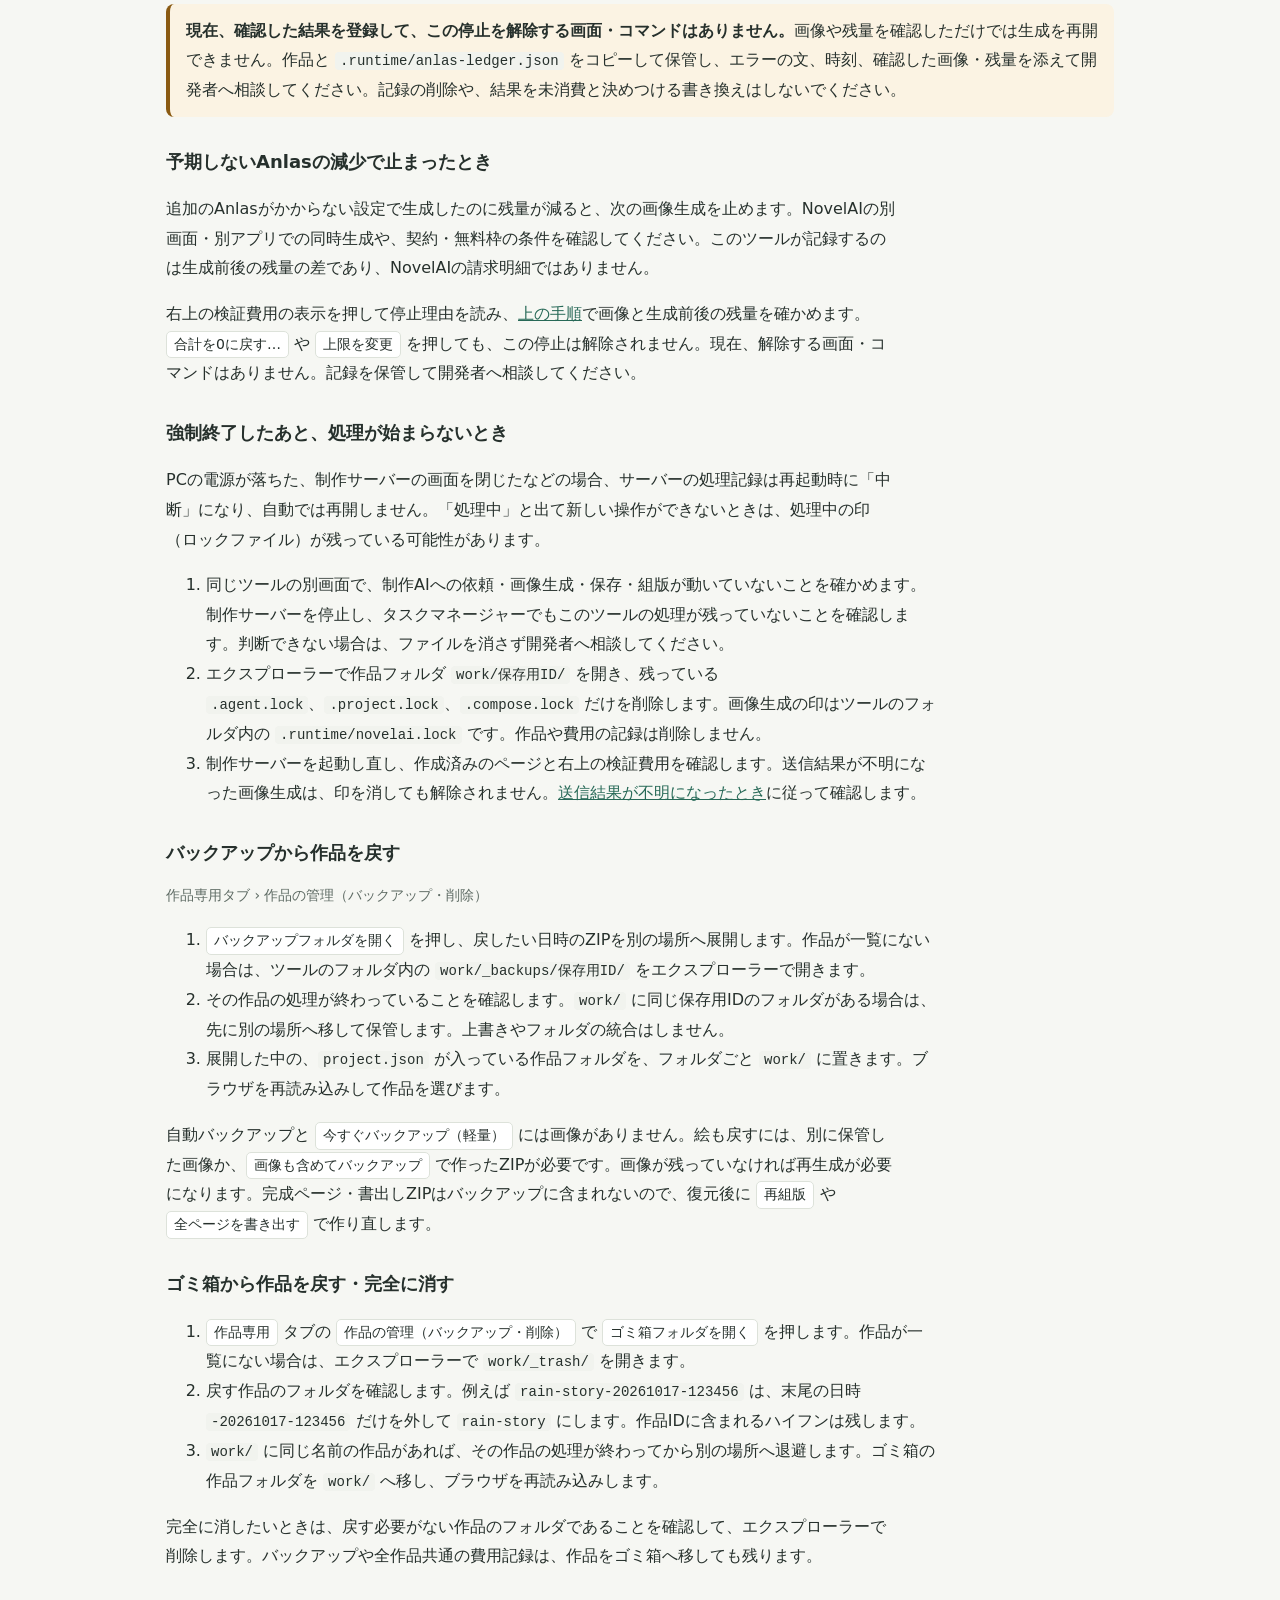
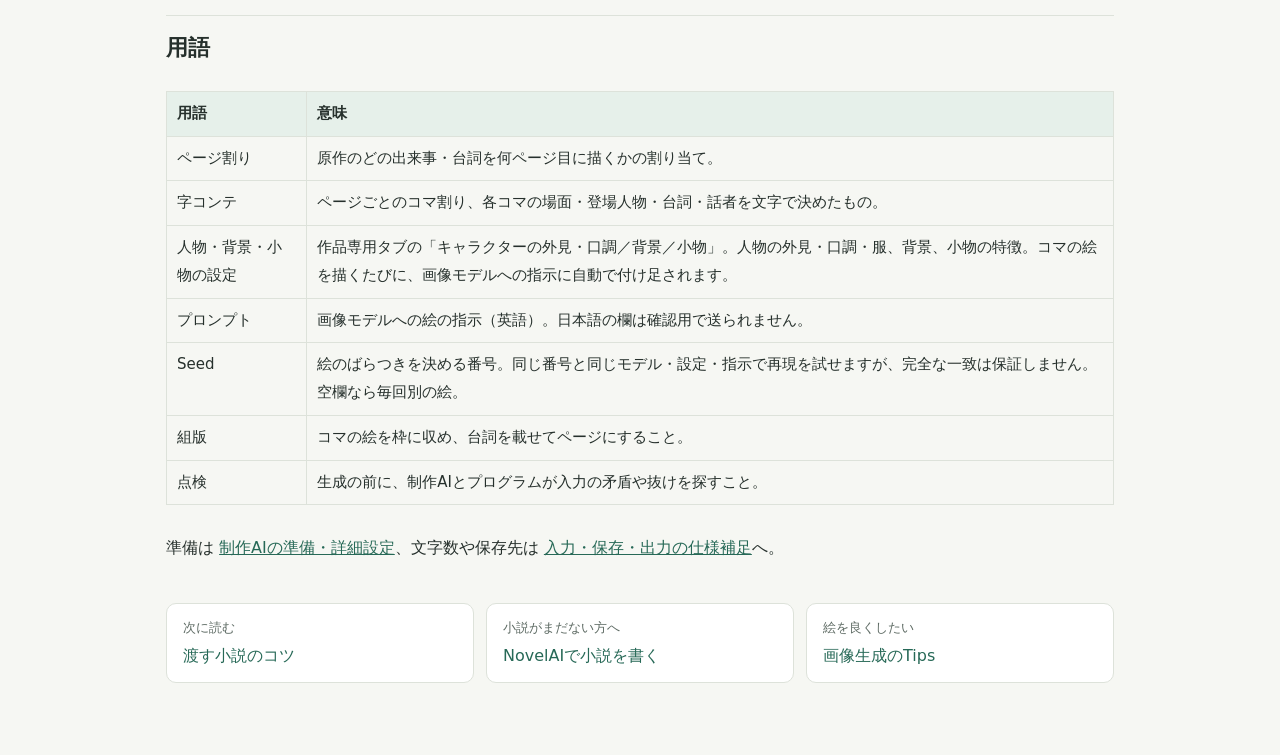
==== commit 9f685109: "version 0.1.1" ====
--- a/web/guide/index.html
+++ b/web/guide/index.html
@@ -16,7 +16,8 @@
 </nav></header>
 <main>
 <h1>基本の使い方</h1>
-<p class="lead">小説を貼り付けてから、完成ページを書き出すまでの流れです。はじめての方は、上から順に読みながら操作してください。（2026年10月17日の画面に合わせています）</p>
+<p class="card">ローカルのQwenImage 2.1も選べます。作品作成時に画像モデルを選択します（作成後は固定）。作品専用タブで参照画像の利用を選べます。<a href="qwen-image.html">Qwenの準備・プロンプト・Anima仕上げ</a>。NovelAIを使う手順は以下を参照してください。</p>
+<p class="lead">小説を貼り付けてから、完成ページを書き出すまでの流れです。はじめての方は、上から順に読みながら操作してください。</p>
 
 <div class="card">
 <strong>このページの内容</strong>
@@ -33,60 +34,68 @@
 </div>
 
 <h2 id="what">このツールでできること</h2>
-<p>あなたの小説を、ローカルのAI「Strata」がページとコマに分け、NovelAIがコマの絵を描き、ツールが枠と台詞を付けてページに仕上げます。</p>
+<p>あなたの小説を、制作AI（Strata／Grok）がページとコマに分け、画像モデル（NovelAI／Qwen）がコマの絵を描き、ツールが枠と台詞を付けてページに仕上げます。</p>
 <div class="flow" aria-label="制作の流れ">
   <span>小説</span><i>→</i><span>ページ割り</span><i>→</i><span>字コンテ</span><i>→</i><span>コマの絵</span><i>→</i><span>組版</span><i>→</i><span>PNG／PSD</span>
 </div>
 <div class="table-wrap"><table>
 <tr><th>担当</th><th>すること</th></tr>
 <tr><td>あなた</td><td>小説を用意する。絵柄を選ぶ。字コンテと絵を確認して直す。採用するかを決める。</td></tr>
-<tr><td>Strata（制作AI）</td><td>原作をページへ割り振る（ページ割り）。字コンテ（ページごとのコマ割りと、各コマの場面・登場人物・台詞・話者を文字で決めたもの）と、NovelAIへの英語の指示（プロンプト）を作る。生成前の点検や翻訳も行う。設定でGrokに切り替えることもできます。</td></tr>
-<tr><td>NovelAI</td><td>コマの絵を1枚ずつ描く。</td></tr>
-<tr><td>ツール</td><td>NovelAIへの画像の送信と費用の管理。組版（コマの絵を枠に並べ、台詞の吹き出しを載せてページに仕上げること）。完成ページのPNG・PSDの書き出し。</td></tr>
+<tr><td>Strata／Grok（制作AI）</td><td>原作をページへ割り振る（ページ割り）。字コンテ（ページごとのコマ割りと、各コマの場面・登場人物・台詞・話者を文字で決めたもの）と、画像モデルへの英語の指示（プロンプト）を作る。生成前の点検や翻訳も行う。Strataはローカル、Grokはクラウドで動く制作AIです。</td></tr>
+<tr><td>NovelAI／Qwen</td><td>コマの絵を1枚ずつ描く。</td></tr>
+<tr><td>ツール</td><td>画像生成の要求を送り、履歴とNovelAIのAnlas残量差を管理。組版（コマの絵を枠に並べ、台詞の吹き出しを載せてページに仕上げること）。完成ページのPNG・PSDの書き出し。</td></tr>
 </table></div>
 <p>物語の良し悪しや絵の採否は、人が見て決めます。ツールが確認するのは「作れたこと」までで、作る途中でエラーになった場合は画面にメッセージを表示します。</p>
 
 <h3 id="inside">中でしていること（ざっくり）</h3>
 <p>画面のボタンを押すと、ツールの中では次のことが自動で行われます。仕組みの説明で、設定で切り替えるものではありません。</p>
 <ul>
-  <li><strong>Strataへは、作業を2段階に分けて指示します。</strong>
+  <li><strong>選択した制作AIへは、作業を2段階に分けて指示します。</strong>
     <ol>
       <li>ページ割り：原作（開始する章から最後まで）を1回で渡し、各ページに描く出来事と台詞を決めさせます。</li>
-      <li>字コンテ：ページ割りの割り当てに従って、2ページ前後ずつ、コマ割り・各コマの場面・台詞・話者と、NovelAI用の英語の指示を作らせます。</li>
+      <li>字コンテ：ページ割りの割り当てに従って、2ページ前後ずつ、コマ割り・各コマの場面・台詞・話者と、画像モデル用の英語の指示を作らせます。</li>
     </ol>
-    字コンテを指示するときは毎回、人物・背景・小物の設定（作品専用タブの「キャラクターの外見・口調／背景／小物」に並ぶ、人物の外見・口調・服、背景、小物の特徴）、直前のページ、前回の引継ぎメモを一緒に渡します。そのため、ページをまたいでも人物や場所の設定が揃います。</li>
-  <li><strong>NovelAIへは英語で指示します。</strong>Strataが日本語の原作から英語の指示を作ります。画面の日本語の欄は、内容を確かめるための訳で、NovelAIには送りません。</li>
-  <li><strong>人物・背景・小物の設定は、コマごとに自動で付け足します。</strong>NovelAIは前のコマを覚えていないので、コマの絵は1枚ごとに独立した指示で描かれます。そこでツールは、コマの絵を指示するたびに、次の内容をそのコマの指示に付け足して送ります。
+    字コンテを指示するときは毎回、人物・背景・小物の設定（作品専用タブの「キャラクターの外見・口調／背景／小物」に並ぶ、人物の外見・口調・服、背景、小物の特徴）、直前のページ、前回の引継ぎメモを一緒に渡します。同じ設定を継続して渡しますが、出力の一致は人が確認します。</li>
+  <li><strong>画像モデルへは英語で指示します。</strong>制作AIが日本語の原作から英語の指示を作ります。日本語訳の欄は確認用です。台詞を画像内へ描く方式では、日本語の台詞も画像モデルへ送ります。</li>
+  <li><strong>人物・背景・小物の設定は、コマごとに自動で付け足します。</strong>画像モデルは前のコマを覚えていないので、コマの絵は1枚ごとに独立した指示で描かれます。そこでツールは、コマの絵を指示するたびに、次の内容をそのコマの指示に付け足して送ります。
     <ul>
       <li>作品の絵柄（作品専用タブの「絵柄」）</li>
       <li>そのコマに出る人物の外見と、そのコマで選んだ服</li>
       <li>そのコマの背景と、チェックを入れた小物の特徴</li>
     </ul>
     コマごとの指示（ページ／コマ個別タブ）には、そのコマの構図・動作・光だけを書きます。人物・背景・小物の設定を直すと、次に描くコマから全部に効きます（描き済みのコマは、描き直すまで変わりません）。</li>
-  <li><strong>基本は1コマずつ描きます。</strong>コマの形に合わせて縦長・横長・正方形から大きさを選び、NovelAI V5 Curatedで1枚ずつ描きます（コマ別生成）。人物は1人ずつ分けて、だいたいの位置も添えて指示します。作品を作るときに「ページ一括生成（試験）」を選ぶと、NovelAIがコマ割りを含む1ページを1枚で描きます。こちらは実験的な方式で、コマの境目や台詞の位置が指定どおりになるとは限りません。</li>
+  <li><strong>基本は1コマずつ描きます。</strong>コマの形に合わせて縦長・横長・正方形から大きさを選び、作品で選んだ画像モデルで1枚ずつ描きます（コマ別生成）。NovelAIでは人物を1人ずつ分けて位置を添え、Qwenでは位置も文章で指定します。作品を作るときに「ページ一括生成（試験）」を選ぶと、画像モデルがコマ割りを含む1ページを1枚で描きます。こちらは実験的な方式で、コマの境目や台詞の位置が指定どおりになるとは限りません。</li>
 </ul>
 
 <h2 id="before">はじめる前に</h2>
-<h3>1. NovelAIのAPIトークンを .env に書く（最初の1回だけ）</h3>
-<p>このツールはNovelAIへ画像を頼むとき、あなたのNovelAIアカウントのトークンを使います。これがないと画像を作れません。</p>
+<p>Windows・PowerShell・Python 3.12・ブラウザを用意し、取得したフォルダで <code>python -m pip install -r requirements.txt</code> を実行します。Python 3.12.10での動作記録があり、他のPython版・OSは未検証です。</p>
+<h3>1. 制作AIを選んで準備する</h3>
+<ul>
+  <li><strong>Strata：</strong>別途構築し、既定では <code>127.0.0.1:8080</code> で起動します。接続先URL・モデル名はアプリ直下の <code>.env</code> で変更できます。<a href="setup.html#local-settings">設定方法</a>・<a href="setup.html#strata">準備・接続条件</a>。</li>
+  <li><strong>Grok：</strong>公式CLIを導入し、このPCでログインします。Strataは不要です。<a href="setup.html#grok">Windowsへの導入・ログイン</a>。</li>
+</ul>
+<p>アプリを開いたら、最初のAI操作の前に「汎用」タブの「制作AI」で選びます。Grok選択時はボタン内の「Strata」が「Grok」へ変わります。このガイドではStrata選択時のボタン名を例にします。CLIが選択可能でも、ログインや利用枠が有効とは限りません。</p>
+<h3 id="novelai-token">2. NovelAIのAPIトークンを .env に書く（NovelAIを使う場合のみ）</h3>
+<p>このツールはNovelAIへ画像を頼むとき、あなたのNovelAIアカウントのトークンを使います。NovelAIの接続・残量確認と画像生成に必要です。アプリの起動・編集・制作AIの文章処理には不要です。Qwenだけを使う場合は、この手順を飛ばして <a href="qwen-image.html">ComfyUIとモデルを準備</a>します。</p>
 <ol>
   <li>NovelAIを開き、右上の歯車のアイコン（設定）› アカウント（Account）› <span class="ui">永続的APIトークン（Get Persistent API Token）</span> を押します。上書きの確認が出たら <span class="ui">上書き（Overwrite）</span> を押し、表示されたトークンをコピーします。ウィンドウを閉じると二度と表示されないので、先に次の手順で保存します。（括弧の中は、NovelAIを英語表示にしているときの名前です）</li>
-  <li>このツールのフォルダ（<code>start-studio.cmd</code> と同じ場所）にある <code>.env.example</code> をコピーし、コピーしたファイルの名前を <code>.env</code> に変えます。</li>
+  <li>このツールのフォルダ（<code>start-studio.cmd</code> と同じ場所）に <code>.env</code> がなければ、<code>.env.example</code> をコピーして <code>.env</code> に変えます。既存の <code>.env</code> はそのまま編集します。</li>
   <li><code>.env</code> をメモ帳で開き、<code>NOVELAI_API_KEY=</code> の <code>=</code> の後ろに、コピーしたトークンを貼り付けて保存します。<div class="copy-block"><pre>NOVELAI_API_KEY=ここにトークンを貼る</pre></div></li>
 </ol>
-<div class="caution">トークンはパスワードと同じです。人に見せたり、共有フォルダやSVNに入れたりしないでください。このツールはトークンをサーバーの中だけで読み、画面・ログ・AIには渡しません。NovelAIで新しいトークンを作ると古いトークンは使えなくなるので、そのときは <code>.env</code> も書き換えます。</div>
-
-<h3>2. 起動する</h3>
-<ol>
-  <li><strong>Strataを起動しておきます。</strong>Strataはこのツールとは別に構築・起動するAIです（条件と手順はREADMEの「Strataの準備」）。起動していなくてもツールは開けますが、ページ割り・字コンテ・点検・翻訳は使えません（Grokを選んでいれば、Grokで動きます）。</li>
+<div class="caution">トークンはパスワードと同じです。人に見せたり、共有フォルダやGit・SVN・公開リポジトリに入れたりしないでください。このツールはトークンをサーバー側で読み、制作AIの入力に含めません。原作やプロンプトへトークンを貼り付けないでください。作品・履歴・設定JSONを共有するときは、内容に機密情報がないか確認します。NovelAIで新しいトークンを作ると古いトークンは使えなくなるので、そのときは <code>.env</code> も書き換えます。</div>
+
+<h3>3. 起動する</h3>
+<ol>
+  <li>制作AIにStrataを使うならStrataを起動し、Grokを使うならログインを済ませます。Qwenで画像生成する場合はComfyUIも起動します。</li>
   <li><code>start-studio.cmd</code> をダブルクリックします。このツールだけを起動します。黒い画面は、使っている間は閉じないでください。</li>
   <li>ブラウザで <a href="http://127.0.0.1:8765">http://127.0.0.1:8765</a> を開きます。</li>
 </ol>
 
-<h3>3. つながっているか確かめる</h3>
-<ol>
-  <li>右上の <span class="ui">接続・残量を確認</span> を押します。「Opus接続済み」と残量が出れば準備完了です。エラーが出たら、<code>.env</code> のファイル名と中身を見直します。</li>
-  <li>右上の <span class="ui">検証 0 / 5000 Anlas</span> は、このツールが画像生成で使ったAnlasの合計と、その上限です。合計が上限に達すると生成を止めます。上限の変え方は <a href="#cost">費用と安全のしくみ</a> にあります。</li>
+<p>Strataが応答しないという起動時の表示が出ても、アプリ自体は開けます。Grok選択時はStrataを起動する必要はありません。</p>
+<h3>4. つながっているか確かめる</h3>
+<ol>
+  <li>NovelAIは右上の <span class="ui">接続・残量を確認</span> を押し、契約・残量・V5利用枠を確認します。エラーなら <code>.env</code> と契約状態を見直します。Qwenは作品作成後の「作品専用」タブの <span class="ui">接続確認</span> を使います。どちらも制作AIの疎通確認とは別です。</li>
+  <li>右上の <span class="ui">検証 0 / 5000 Anlas</span> は、全作品のNovelAI生成前後のAnlas残量差の累計と、変更可能な上限です。0に戻した後はそこから数えます。生成枚数・請求明細・V5利用枠・Grokの料金ではありません。合計が上限に達すると次のNovelAI生成を止めます。上限の変え方は <a href="#cost">費用と安全のしくみ</a> にあります。</li>
 </ol>
 
 <h2 id="screen">画面の見方</h2>
@@ -101,7 +110,7 @@
 <div class="note">保存していない変更は、右上に「未保存の項目」として表示されます。<span class="ui">すべて保存</span>（<code>Ctrl+S</code>）でまとめて保存できます。</div>
 
 <h2 id="steps">作り方（10ステップ）</h2>
-<p>時間は、開発時に12ページ・48コマの漫画を作ったときの目安です。PCやNovelAIの混み具合で変わります。</p>
+<p>所要時間は制作AI・PC・サービスの混雑・作品の内容で変わります。StrataとGrokを区別した <a href="setup.html#timing">過去の所要時間の参考値</a>があります。</p>
 
 <div class="step">
 <h3>1. 小説を用意する</h3>
@@ -114,7 +123,8 @@
 <ol>
   <li>左の <span class="ui">＋</span> を押します。</li>
   <li>作品名（日本語でよい）と、保存用ID（英数字と <code>-</code> <code>_</code>。例 <code>lost-camera</code>）を入れます。</li>
-  <li>生成方式は、はじめは <strong>コマ別生成</strong> を選びます（コマごとに絵を作り、台詞をあとから載せる方式）。</li>
+  <li>画像モデルにNovelAIまたはQwenImage 2.1 Turboを選びます。作成後は変更できません。</li>
+  <li>生成方式は、はじめは <strong>コマ別生成・後から組版</strong> を選びます（コマごとに絵を作り、台詞をあとから載せる方式）。</li>
   <li>原作を貼り付けて <span class="ui">作品を作成（まだ生成しません）</span> を押します。この時点ではAIも画像生成も動きません。</li>
 </ol>
 </div>
@@ -122,33 +132,33 @@
 <div class="step">
 <h3>3. 絵柄を選ぶ</h3>
 <p class="path">右の「作品専用」タブ › 絵柄（プリセット・共通の除外）</p>
-<p><span class="ui">絵柄プリセット</span> から選び、<span class="ui">設定を保存</span> を押します。英語の欄がNovelAIへ送られ、日本語の欄は確認用です。白黒にしたい場合は「かわいいモノクロ漫画」などのモノクロ系を選びます。</p>
-</div>
-
-<div class="step">
-<h3>4. ページ割りを作る <span class="time">約20秒</span></h3>
-<p>中央の「字コンテを作成」カードの <strong>1. ページ割り</strong> を使います。原作のどの部分を何ページ目に描くかを、Strataが1回で決めます。</p>
+<p><span class="ui">絵柄プリセット</span> から選び、<span class="ui">設定を保存</span> を押します。英語の欄が画像モデルへ送られ、日本語の欄は確認用です。白黒にしたい場合は「かわいいモノクロ漫画」などのモノクロ系を選びます。</p>
+</div>
+
+<div class="step">
+<h3>4. ページ割りを作る</h3>
+<p>中央の「字コンテを作成」カードの <strong>1. ページ割り</strong> を使います。原作のどの部分を何ページ目に描くかを、選択した制作AIが1回で決めます。対象原作・共通設定・引継ぎ・依頼等を含む入力JSON全体が90,000文字以内である必要があります。<a href="reference.html#limits">保存上限との違い</a>。</p>
 <ol>
   <li>開始する章（はじめは第一章）と、全体のページ数を入れます。目安は本文100〜150字で1ページです（本文1,500字なら12ページ前後）。1つの作品は最大24ページです（超える場合は <a href="#more">続きを足す・長い作品</a>）。</li>
   <li><span class="ui">Strataでページ割りを作る</span> を押します。</li>
   <li>表に各ページの「出来事」「入れる台詞」「コマ数の目安」が出ます。違うところは直接書き換えて保存します。</li>
 </ol>
-<div class="note">ページ割りは省略もできますが、使うことをおすすめします。ページ割りがないと、Strataが前半に場面を詰め込んだり、同じ場面を繰り返したりすることがあります。</div>
-</div>
-
-<div class="step">
-<h3>5. 2ページだけ字コンテを作って確かめる <span class="time">約40秒</span></h3>
+<div class="note">ページ割りは省略もできますが、使うことをおすすめします。ページ割りがないと、制作AIが前半に場面を詰め込んだり、同じ場面を繰り返したりすることがあります。</div>
+</div>
+
+<div class="step">
+<h3>5. 2ページだけ字コンテを作って確かめる</h3>
 <p><strong>2. 字コンテ</strong> で「今回作るページ数」を2にして <span class="ui">Strataで字コンテを作る</span> を押します。コマの日本語訳は、終わった後に自動で補われます。</p>
 <p>できたら次を確認します。</p>
 <ul>
-  <li>中央のページでコマをクリックし、右の「ページ／コマ個別」で台詞・話者・衣装・背景・小物・表情を見ます。違えば直して <span class="ui">保存・組版</span>（画像は作らないので無料）。</li>
+  <li>中央のページでコマをクリックし、右の「ページ／コマ個別」で台詞・話者・衣装・背景・小物・表情を見ます。違えば直して <span class="ui">保存・組版</span>（画像生成・制作AIへの送信なし）。</li>
   <li class="path">作品専用タブ › キャラクターの外見・口調／背景／小物：人物の外見や服が原作どおりか見ます。</li>
-  <li class="path">作品専用タブ › キャラ・背景のプロンプト確認／試し描き：人物を1枚だけ描いて、絵柄と外見を確かめられます。</li>
-</ul>
-</div>
-
-<div class="step">
-<h3>6. 作ったページだけ絵にして確かめる <span class="time">スキップ可・1コマ約10秒</span></h3>
+  <li class="path">作品専用タブ › キャラ・背景のプロンプト確認／試し描き：人物を1枚だけ描いて、絵柄と外見を確かめられます。Qwenの新規作品は参照モードなので、人物の衣装ごと・背景ごとの試し描きを確認し「参照画像に登録」します。参照を使わない場合は「キャラクター・背景の制御」を「プロンプトのみ」に変えて保存します。</li>
+</ul>
+</div>
+
+<div class="step">
+<h3>6. 作ったページだけ絵にして確かめる</h3>
 <p>全ページの字コンテを作る前に、できたページだけ絵にして、絵柄や人物の見た目を確かめられます。問題がなければ飛ばして構いません。</p>
 <ol>
   <li>中央のページ送り（<span class="ui">前のページ</span>・<span class="ui">次のページ</span>、またはページの選択）で、絵にしたいページを表示します。</li>
@@ -159,8 +169,8 @@
 </div>
 
 <div class="step">
-<h3>7. 最後まで自動で字コンテにする <span class="time">1ページ約20秒</span></h3>
-<p><span class="ui">ページ割りの最後まで自動で作る</span> を押すと、残りのページを2ページずつ順に作ります。10ページで約3分でした。</p>
+<h3>7. 最後まで自動で字コンテにする</h3>
+<p><span class="ui">ページ割りの最後まで自動で作る</span> を押すと、残りのページを同じ章の中で最大2ページずつ順に作ります。1回の手動作成は1〜4ページです。</p>
 <ul>
   <li>途中で止めたいときは <span class="ui">今のページの後で停止</span>。</li>
   <li>失敗したらそこで止まります。作成済みのページは残るので、原因を直してもう一度押すと続きから再開します。</li>
@@ -169,14 +179,15 @@
 </div>
 
 <div class="step">
-<h3>8. 点検して、絵を生成する <span class="time">点検 約1分、1枚 約10秒</span></h3>
+<h3>8. 点検して、絵を生成する</h3>
 <p class="path">作品専用タブ › 点検・一括生成</p>
 <ol>
-  <li><span class="ui">全ページを生成・組版</span> を押します。生成前にStrataが入力を点検します。</li>
-  <li>警告が出たら読みます。誤った指摘も混ざるので、すべて直す必要はありません。「このページを開く」で該当ページへ移れます。<span class="ui">警告を制作AIで直す</span> でまとめて直させることもできます。</li>
+  <li><span class="ui">全ページを生成・組版</span> を押します。生成前に選択した制作AIとプログラムが入力を点検します。</li>
+  <li>警告が出たら読みます。誤った指摘も混ざるので、すべて直す必要はありません。「このページを開く」で該当ページへ移れます。<span class="ui">警告をStrataで直す</span> でまとめて直させることもできます。</li>
   <li>問題なければ <span class="ui">警告を無視して生成を続ける</span>。毎回無視するなら「点検の警告があっても無視して生成する」にチェックを入れておきます。</li>
-  <li>NovelAIが1枚ずつ描き、ページに組みます。48枚で約8分半でした。止めるときは <span class="ui">現在の1枚の後で停止</span>。</li>
-</ol>
+  <li>選択した画像モデルが1枚ずつ描き、ページに組みます。止めるときは <span class="ui">現在の1枚の後で停止</span>。</li>
+</ol>
+<p>無視できるのは制作AIの意味上の警告です。入力構造・費用・結果不明による停止は無視できません。通常は未生成・設定変更のある画像だけを生成します。</p>
 <p>1ページずつ作りたいときは、手順6と同じく中央の <span class="ui">このページを生成・組版</span> を使います。</p>
 </div>
 
@@ -192,7 +203,7 @@
     <ul>
       <li>台詞は絵の上に載せる文字なので、台詞だけの直しは絵を描き直さずに反映されます。</li>
       <li>改稿でコマの場面や英語の指示も変わったときは、そのコマが「設定変更あり」になります。絵に反映するには、そのコマを描き直します。</li>
-      <li>ページ一括生成で「NovelAIが画像内へ描く」を選んだ作品では、台詞も絵の一部なので、台詞を直したら描き直しが必要です。</li>
+      <li>ページ一括生成で「画像モデルが画像内へ描く」を選んだ作品では、台詞も絵の一部なので、台詞を直したら描き直しが必要です。</li>
     </ul>
   </li>
 </ul>
@@ -200,9 +211,9 @@
 </div>
 
 <div class="step">
-<h3>10. 書き出す <span class="time">数秒</span></h3>
+<h3>10. 書き出す</h3>
 <p class="path">作品専用タブ › 画像・PSD書き出し／設定JSON</p>
-<p>形式（PNG、またはPSD＋確認用PNG）と台詞あり／なしを選び、<span class="ui">全ページを書き出す</span>。ZIPがダウンロードされます。台詞一覧（dialogue.md）と設定JSONも入ります。PSDの文字は画像のレイヤーで、文字として編集はできません。</p>
+<p>形式（PNG、またはPSD＋確認用PNG）と台詞あり／なしを選び、<span class="ui">全ページを書き出す</span>。ZIPがダウンロードされます。台詞一覧（dialogue.md）と設定JSONも入ります。PSDの文字はラスターレイヤーで、ネイティブ文字編集はできません。psd-toolsの再読込・合成一致には検証記録がありますが、Photoshop／CLIP STUDIOでの実読込は未検証です。原画へ描き込まれた文字は、台詞なし出力でも消せません。</p>
 </div>
 
 <h2 id="more">続きを足す・長い作品</h2>
@@ -212,18 +223,39 @@
   <li>すでに作ったページや人物の外見は、続きを作るときに書き換えられません。</li>
 </ul>
 <h3 id="over24">24ページを超えるとき</h3>
-<p>1つの作品で作れるのは24ページまでです（このツールの上限です）。1回の制作の範囲を、Strataが前後のページや設定を保ちやすい長さに抑えるためです。それより長い物語は、話（エピソード）ごとに作品を分けて作ります。人物・背景・小物の設定と絵柄は、次の手順で新しい作品へ引き継げます。</p>
+<p>1つの作品で作れるのは24ページまでです（このツールの上限です）。それより長い物語は、話（エピソード）ごとに作品を分けて作ります。人物・背景・小物の設定と絵柄は、次の手順で新しい作品へ引き継げます。</p>
 <ol>
   <li>元の作品の作品専用タブ › 画像・PSD書き出し／設定JSON で <span class="ui">引き継ぎ用の設定JSON</span> を押し、ファイルを保存します。絵柄・システムプロンプト・人物・背景・小物だけが入ります（ページと原作は入りません）。</li>
-  <li>左の <span class="ui">＋</span> で新しい作品を作ります（例：作品名「迷子のカメラ 第2話」）。原作には、共通設定と続きの章を入れます。前の話の終わりを、共通設定の最後に2〜3行のあらすじとして書いておくと、話がつながります。</li>
+  <li>左の <span class="ui">＋</span> で同じ画像モデルの新しい作品を作ります（例：作品名「迷子のカメラ 第2話」）。原作には、共通設定と続きの章を入れます。前の話の終わりを、共通設定の最後に2〜3行のあらすじとして書いておくと、話がつながります。</li>
   <li>新しい作品の同じ場所の「設定JSONを取り込む」で、保存したファイルを選びます。</li>
-  <li>あとは、ページ割りから同じ手順で進めます。ページ番号は1から始まります。</li>
-</ol>
-<ul>
-  <li>新しい人物・服・場所・小物は、続きの字コンテでStrataが人物・背景・小物の設定に追加します。それで失敗したときは、先に自分で登録してからやり直すと通りやすくなります（作品専用タブ › キャラクターの外見・口調／背景／小物 の「衣装を追加」など）。</li>
-</ul>
+  <li>あとは、ページ割りから同じ手順で進めます。ページ番号は1から始まります。Qwenの参照画像は設定JSONに含まれないため、新作品で用意します。</li>
+</ol>
+<ul>
+  <li>新しい人物・服・場所・小物は、続きの字コンテで制作AIが人物・背景・小物の設定に追加します。それで失敗したときは、先に自分で登録してからやり直すと通りやすくなります（作品専用タブ › キャラクターの外見・口調／背景／小物 の「衣装を追加」など）。</li>
+</ul>
+
+<h2 id="placement">コマ画像の位置を調整する</h2>
+<p>コマ別生成の作品で、<span class="ui">ページ／コマ個別</span> タブの画像をダブルクリックするか、画像下の <span class="ui">位置調整</span> を押します。開く前に通常の編集欄は保存されます。</p>
+<ol>
+  <li>別画面の画像をドラッグして移動します。横・縦の数値や倍率でも調整できます。コマに白い隙間ができても構いません。</li>
+  <li><span class="ui">中央・枠いっぱい</span> で中央の切り抜きに戻し、<span class="ui">画像全体を収める</span> で全体が見える倍率にします。</li>
+  <li><span class="ui">保存してPNG組版</span> を押すと画面が閉じ、そのページのPNGと一覧画像を更新します。元画像は残り、書き出すPNG・PSDにも配置が反映されます。キャンセルでは位置を変更しません。</li>
+</ol>
+<p>別の画面で作品が更新された場合は上書きせず、競合を知らせます。保存後に組版が失敗した場合は、位置が保存済みであることを画面に表示するので、原因を確認して <span class="ui">再組版</span> を押してください。</p>
+
+<h2 id="library-management">作品一覧を管理する</h2>
+<p>左の作品レーンの <span class="ui">管理</span> から操作します。作品を切り替えると、その作品で最後に開いたページに戻ります。初めて開く作品は1ページ目で、表示ページはこのブラウザに記憶されます。</p>
+<ul>
+  <li><strong>既存フォルダを読み込む：</strong><span class="ui">フォルダを選ぶ</span> でこのPCの作品フォルダを選択するかパスを入力し、<span class="ui">フォルダを読み込む</span> を押します。project.jsonを持つ対応形式の作品が対象です。別の場所の作品は画像や履歴とともにworkへコピーし、PNGを組版します。元フォルダは残り、同じIDの作品を上書きしません。画像不足や未完了の処理がある場合は読込みを止めます。</li>
+  <li><strong>一覧から除外する：</strong>作品の <span class="ui">除外…</span> を押し、表示される再読込み方法を確認します。確認チェックをONにすると <span class="ui">一覧から除外</span> が押せます。作品フォルダは削除・移動しません。</li>
+  <li><strong>除外した作品を戻す：</strong>同じ画面の「除外中」から <span class="ui">一覧に戻す</span> を押します。フォルダを移した場合はその場所から読み込み直します。フォルダ自体を削除した場合はバックアップが必要です。</li>
+</ul>
+<p>バックアップとゴミ箱への削除は、作品専用タブの「作品の管理（バックアップ・削除）」で行います。</p>
 
 <h2 id="cost">費用と安全のしくみ</h2>
+<p>Strataはローカル、Grokは対象の原作・台帳・指示・翻訳対象等をクラウドへ送ります。Grokの利用枠・費用はGrok側の契約に従い、NovelAIのAnlas上限では制限しません。NovelAI画像生成は英語プロンプト等を外部へ送り、画像内描画では台詞も送ります。QwenはローカルComfyUIを使いAnlasを消費しません。</p>
+<p>右上の「検証」はアプリ内の費用記録の名称です。作品ごとの請求額ではなく、全作品のNovelAI生成（試し描きを含む）前後の残量差を集計します。同時に別画面でNovelAIを利用すると、その減少も含まれます。</p>
+<p>上限は次の送信を止めるための値です。すでに行われたサービス側の消費を取り消すものではなく、請求額が必ず上限内に収まる保証ではありません。</p>
 <ul>
   <li>このツールは、Opus契約で追加のAnlasがかからない設定（V5 Curated、標準サイズ、23ステップ、1枚ずつ）だけで生成するように作られています。NovelAI側の条件が変わることもあるので、生成の前後に右上の表示とNovelAIの残量を確かめることをおすすめします。</li>
   <li>無料範囲が使えないときは止まり、有料に自動で切り替えません。</li>
@@ -243,7 +275,7 @@
 <h2 id="trouble">困ったとき</h2>
 <div class="table-wrap"><table>
 <tr><th>こうなった</th><th>こうする</th></tr>
-<tr><td>ページ割りや字コンテが失敗した</td><td>赤いメッセージを読みます。Strataは1回の依頼の中で2回失敗すると止まります。新しい服・場所が足りないなら人物・背景・小物の設定に登録し、ページ割りの内容がおかしければ表を直してから、もう一度押します。</td></tr>
+<tr><td>ページ割りや字コンテが失敗した</td><td>赤いメッセージを読みます。制作AIの処理は形式エラー等の修正回数に上限があり、通信失敗・時間切れは自動再送せず止まります。新しい服・場所が足りないなら人物・背景・小物の設定に登録し、ページ割りの内容がおかしければ表を直してから、もう一度押します。</td></tr>
 <tr><td>台詞や話者が違う</td><td>そのコマを開いて直接直し、<span class="ui">保存・組版</span>。</td></tr>
 <tr><td>隣のコマに同じ台詞がある</td><td>点検で警告されます。台詞を分けるか、片方を消します。</td></tr>
 <tr><td>絵が気に入らない</td><td>コマを選んで <span class="ui">保存して再生成</span>。何度か試して候補から選びます。</td></tr>
@@ -300,13 +332,14 @@
 <tr><th>用語</th><th>意味</th></tr>
 <tr><td>ページ割り</td><td>原作のどの出来事・台詞を何ページ目に描くかの割り当て。</td></tr>
 <tr><td>字コンテ</td><td>ページごとのコマ割り、各コマの場面・登場人物・台詞・話者を文字で決めたもの。</td></tr>
-<tr><td>人物・背景・小物の設定</td><td>作品専用タブの「キャラクターの外見・口調／背景／小物」。人物の外見・口調・服、背景、小物の特徴。コマの絵を描くたびに、NovelAIへの指示に自動で付け足されます。</td></tr>
-<tr><td>プロンプト</td><td>NovelAIへの絵の指示（英語）。日本語の欄は確認用で送られません。</td></tr>
-<tr><td>Seed</td><td>絵のばらつきを決める番号。同じ番号と同じ指示なら、ほぼ同じ絵になります。空欄なら毎回別の絵。</td></tr>
+<tr><td>人物・背景・小物の設定</td><td>作品専用タブの「キャラクターの外見・口調／背景／小物」。人物の外見・口調・服、背景、小物の特徴。コマの絵を描くたびに、画像モデルへの指示に自動で付け足されます。</td></tr>
+<tr><td>プロンプト</td><td>画像モデルへの絵の指示（英語）。日本語の欄は確認用で送られません。</td></tr>
+<tr><td>Seed</td><td>絵のばらつきを決める番号。同じ番号と同じモデル・設定・指示で再現を試せますが、完全な一致は保証しません。空欄なら毎回別の絵。</td></tr>
 <tr><td>組版</td><td>コマの絵を枠に収め、台詞を載せてページにすること。</td></tr>
-<tr><td>点検</td><td>生成の前に、Strataとプログラムが入力の矛盾や抜けを探すこと。</td></tr>
+<tr><td>点検</td><td>生成の前に、制作AIとプログラムが入力の矛盾や抜けを探すこと。</td></tr>
 </table></div>
 
+<p>準備は <a href="setup.html">制作AIの準備・詳細設定</a>、文字数や保存先は <a href="reference.html">入力・保存・出力の仕様補足</a>へ。</p>
 <div class="next">
   <a href="source-tips.html"><small>次に読む</small>渡す小説のコツ</a>
   <a href="novelai-story.html"><small>小説がまだない方へ</small>NovelAIで小説を書く</a>
--- a/web/guide/guide.css
+++ b/web/guide/guide.css
@@ -44,9 +44,10 @@
 .caution { background:var(--warn-soft); color:var(--ink); border-left:4px solid var(--warn); border-radius:8px; padding:12px 16px; margin:14px 0; }
 .ui { display:inline-block; border:1px solid var(--line); background:var(--paper); border-radius:5px; padding:0 7px; font-size:14px; white-space:nowrap; }
 .path { color:var(--muted); font-size:14px; }
-code { background:var(--code); border-radius:4px; padding:1px 5px; font-size:14px; }
+code { background:var(--code); border-radius:4px; padding:1px 5px; font-size:14px; overflow-wrap:anywhere; }
 pre { background:var(--code); border-radius:8px; padding:14px 16px; overflow:auto; font-size:14px; line-height:1.7; white-space:pre-wrap; word-break:break-word; }
 .copy-block { position:relative; }
+.copy-block pre { padding-top:46px; }
 .copy-block button {
   position:absolute; top:8px; right:8px; border:1px solid var(--line); background:var(--paper); color:var(--ink);
   border-radius:6px; padding:3px 10px; font-size:13px; cursor:pointer;
